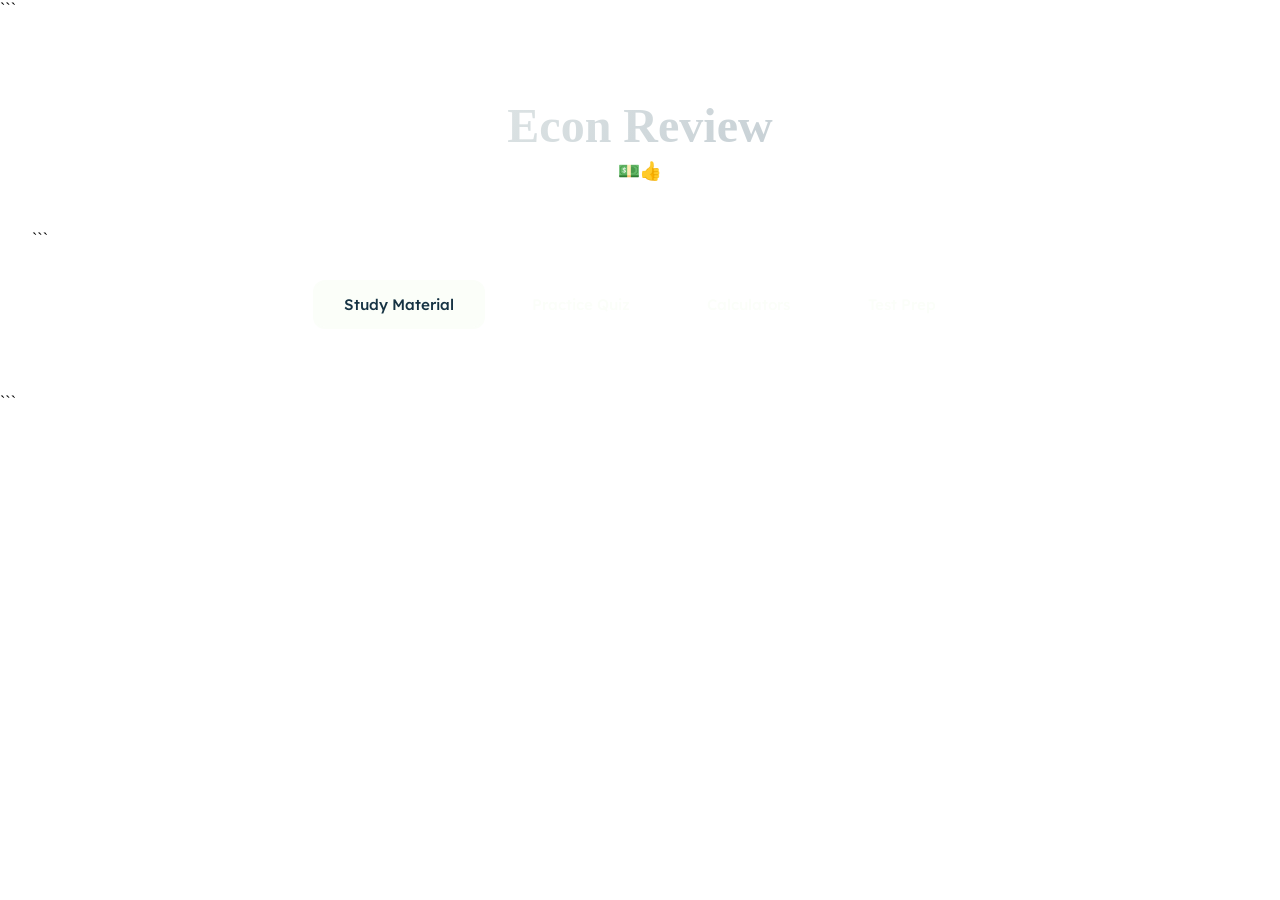
==== econ.html @ 9f60d4af "Create econ.html" ====
<!DOCTYPE html>

<html lang="en">
<head>
    <meta charset="UTF-8">
    <meta name="viewport" content="width=device-width, initial-scale=1.0">
    <title>Econ Review</title>
    <link rel="preconnect" href="https://fonts.googleapis.com">
    <link rel="preconnect" href="https://fonts.gstatic.com" crossorigin>
    <link href="https://fonts.googleapis.com/css2?family=Lexend:wght@300;400;500;600;700&display=swap" rel="stylesheet">
    <style>
        * {
            margin: 0;
            padding: 0;
            box-sizing: border-box;
        }

```
    body {
        font-family: 'Lexend', sans-serif;
        background: #153243;
        color: #FBFEF9;
        line-height: 1.6;
        overflow-x: hidden;
    }

    .container {
        max-width: 1400px;
        margin: 0 auto;
        padding: 2rem;
    }

    header {
        text-align: center;
        padding: 3rem 0;
        position: relative;
    }

    h1 {
        font-size: 3rem;
        font-weight: 700;
        margin-bottom: 0.5rem;
        background: linear-gradient(135deg, #FBFEF9 0%, #a8b5c0 100%);
        -webkit-background-clip: text;
        -webkit-text-fill-color: transparent;
        background-clip: text;
        animation: fadeInDown 0.8s ease;
    }

    .subtitle {
        font-size: 1.1rem;
        opacity: 0.8;
        font-weight: 300;
        animation: fadeInUp 0.8s ease 0.2s both;
    }

    .nav-tabs {
        display: flex;
        justify-content: center;
        gap: 1rem;
        margin: 2rem 0;
        flex-wrap: wrap;
        animation: fadeIn 1s ease 0.4s both;
    }

    .tab-btn {
        background: rgba(251, 254, 249, 0.05);
        border: 2px solid rgba(251, 254, 249, 0.1);
        color: #FBFEF9;
        padding: 0.8rem 1.8rem;
        border-radius: 12px;
        cursor: pointer;
        font-family: 'Lexend', sans-serif;
        font-size: 0.95rem;
        font-weight: 500;
        transition: all 0.3s ease;
        position: relative;
        overflow: hidden;
    }

    .tab-btn:before {
        content: '';
        position: absolute;
        top: 0;
        left: -100%;
        width: 100%;
        height: 100%;
        background: linear-gradient(90deg, transparent, rgba(251, 254, 249, 0.1), transparent);
        transition: left 0.5s ease;
    }

    .tab-btn:hover:before {
        left: 100%;
    }

    .tab-btn:hover {
        background: rgba(251, 254, 249, 0.1);
        border-color: rgba(251, 254, 249, 0.3);
        transform: translateY(-2px);
    }

    .tab-btn.active {
        background: #FBFEF9;
        color: #153243;
        border-color: #FBFEF9;
    }

    .content-section {
        display: none;
        animation: fadeIn 0.5s ease;
    }

    .content-section.active {
        display: block;
    }

    .topic-grid {
        display: grid;
        grid-template-columns: repeat(auto-fit, minmax(320px, 1fr));
        gap: 1.5rem;
        margin-top: 2rem;
    }

    .topic-card {
        background: rgba(251, 254, 249, 0.03);
        border: 1px solid rgba(251, 254, 249, 0.1);
        border-radius: 16px;
        padding: 2rem;
        cursor: pointer;
        transition: all 0.4s cubic-bezier(0.4, 0, 0.2, 1);
        position: relative;
        overflow: hidden;
    }

    .topic-card:before {
        content: '';
        position: absolute;
        top: 0;
        left: 0;
        width: 100%;
        height: 4px;
        background: linear-gradient(90deg, #FBFEF9, transparent);
        transform: scaleX(0);
        transform-origin: left;
        transition: transform 0.4s ease;
    }

    .topic-card:hover {
        background: rgba(251, 254, 249, 0.07);
        border-color: rgba(251, 254, 249, 0.3);
        transform: translateY(-4px);
    }

    .topic-card:hover:before {
        transform: scaleX(1);
    }

    .topic-number {
        font-size: 0.85rem;
        opacity: 0.6;
        font-weight: 500;
        margin-bottom: 0.5rem;
    }

    .topic-title {
        font-size: 1.4rem;
        font-weight: 600;
        margin-bottom: 1rem;
    }

    .topic-description {
        font-size: 0.9rem;
        opacity: 0.7;
        line-height: 1.8;
    }

    .modal {
        display: none;
        position: fixed;
        top: 0;
        left: 0;
        width: 100%;
        height: 100%;
        background: rgba(21, 50, 67, 0.95);
        z-index: 1000;
        overflow-y: auto;
        animation: fadeIn 0.3s ease;
    }

    .modal.active {
        display: block;
    }

    .modal-content {
        max-width: 900px;
        margin: 2rem auto;
        background: #153243;
        border: 1px solid rgba(251, 254, 249, 0.2);
        border-radius: 20px;
        padding: 3rem;
        position: relative;
        animation: slideUp 0.4s ease;
    }

    .close-modal {
        position: absolute;
        top: 1.5rem;
        right: 1.5rem;
        background: none;
        border: none;
        color: #FBFEF9;
        font-size: 2rem;
        cursor: pointer;
        opacity: 0.6;
        transition: opacity 0.3s ease;
        width: 40px;
        height: 40px;
        display: flex;
        align-items: center;
        justify-content: center;
    }

    .close-modal:hover {
        opacity: 1;
    }

    .content h2 {
        font-size: 2rem;
        margin-bottom: 1.5rem;
        color: #FBFEF9;
    }

    .content h3 {
        font-size: 1.3rem;
        margin: 1.5rem 0 0.8rem 0;
        opacity: 0.9;
    }

    .content p, .content li {
        margin-bottom: 0.8rem;
        opacity: 0.85;
    }

    .content ul {
        margin-left: 1.5rem;
    }

    .formula {
        background: rgba(251, 254, 249, 0.05);
        border-left: 3px solid #FBFEF9;
        padding: 1rem 1.5rem;
        margin: 1rem 0;
        border-radius: 8px;
        font-family: 'Courier New', monospace;
        overflow-x: auto;
    }

    .example-box {
        background: rgba(251, 254, 249, 0.03);
        border: 1px solid rgba(251, 254, 249, 0.1);
        border-radius: 12px;
        padding: 1.5rem;
        margin: 1.5rem 0;
    }

    .example-box h4 {
        margin-bottom: 1rem;
        color: #FBFEF9;
    }

    .quiz-container {
        max-width: 800px;
        margin: 2rem auto;
    }

    .quiz-header {
        text-align: center;
        margin-bottom: 2rem;
    }

    .quiz-header h2 {
        font-size: 2rem;
        margin-bottom: 1rem;
    }

    .progress-bar {
        width: 100%;
        height: 8px;
        background: rgba(251, 254, 249, 0.1);
        border-radius: 10px;
        overflow: hidden;
        margin-bottom: 2rem;
    }

    .progress-fill {
        height: 100%;
        background: linear-gradient(90deg, #FBFEF9, #a8b5c0);
        width: 0%;
        transition: width 0.5s ease;
    }

    .question-card {
        background: rgba(251, 254, 249, 0.03);
        border: 1px solid rgba(251, 254, 249, 0.1);
        border-radius: 16px;
        padding: 2.5rem;
        margin-bottom: 2rem;
        animation: slideUp 0.4s ease;
    }

    .question-text {
        font-size: 1.2rem;
        margin-bottom: 2rem;
        line-height: 1.8;
    }

    .options {
        display: flex;
        flex-direction: column;
        gap: 1rem;
    }

    .option {
        background: rgba(251, 254, 249, 0.05);
        border: 2px solid rgba(251, 254, 249, 0.1);
        padding: 1.2rem 1.5rem;
        border-radius: 12px;
        cursor: pointer;
        transition: all 0.3s ease;
        position: relative;
    }

    .option:hover {
        background: rgba(251, 254, 249, 0.08);
        border-color: rgba(251, 254, 249, 0.3);
        transform: translateX(4px);
    }

    .option.selected {
        background: rgba(251, 254, 249, 0.15);
        border-color: #FBFEF9;
    }

    .option.correct {
        background: rgba(76, 175, 80, 0.2);
        border-color: #4CAF50;
    }

    .option.incorrect {
        background: rgba(244, 67, 54, 0.2);
        border-color: #F44336;
    }

    .option.disabled {
        cursor: not-allowed;
        opacity: 0.6;
    }

    .quiz-controls {
        display: flex;
        justify-content: space-between;
        margin-top: 2rem;
        gap: 1rem;
        flex-wrap: wrap;
    }

    .btn {
        background: rgba(251, 254, 249, 0.1);
        border: 2px solid rgba(251, 254, 249, 0.3);
        color: #FBFEF9;
        padding: 0.9rem 2rem;
        border-radius: 12px;
        cursor: pointer;
        font-family: 'Lexend', sans-serif;
        font-size: 1rem;
        font-weight: 500;
        transition: all 0.3s ease;
    }

    .btn:hover {
        background: rgba(251, 254, 249, 0.2);
        transform: translateY(-2px);
    }

    .btn-primary {
        background: #FBFEF9;
        color: #153243;
        border-color: #FBFEF9;
    }

    .btn-primary:hover {
        background: #e8eee6;
    }

    .btn:disabled {
        opacity: 0.4;
        cursor: not-allowed;
    }

    .feedback {
        margin-top: 1.5rem;
        padding: 1.2rem;
        border-radius: 12px;
        animation: slideUp 0.3s ease;
    }

    .feedback.correct {
        background: rgba(76, 175, 80, 0.1);
        border: 1px solid rgba(76, 175, 80, 0.3);
    }

    .feedback.incorrect {
        background: rgba(244, 67, 54, 0.1);
        border: 1px solid rgba(244, 67, 54, 0.3);
    }

    .results-screen {
        text-align: center;
        padding: 3rem 2rem;
    }

    .results-screen h2 {
        font-size: 2.5rem;
        margin-bottom: 2rem;
    }

    .score-display {
        font-size: 4rem;
        font-weight: 700;
        margin: 2rem 0;
        background: linear-gradient(135deg, #FBFEF9 0%, #a8b5c0 100%);
        -webkit-background-clip: text;
        -webkit-text-fill-color: transparent;
        background-clip: text;
    }

    .performance-message {
        font-size: 1.2rem;
        margin-bottom: 2rem;
        opacity: 0.9;
    }

    .results-breakdown {
        background: rgba(251, 254, 249, 0.03);
        border: 1px solid rgba(251, 254, 249, 0.1);
        border-radius: 16px;
        padding: 2rem;
        margin: 2rem 0;
        text-align: left;
    }

    .topic-score {
        display: flex;
        justify-content: space-between;
        padding: 0.8rem 0;
        border-bottom: 1px solid rgba(251, 254, 249, 0.1);
    }

    .topic-score:last-child {
        border-bottom: none;
    }

    .calculator-section {
        max-width: 600px;
        margin: 2rem auto;
    }

    .calc-card {
        background: rgba(251, 254, 249, 0.03);
        border: 1px solid rgba(251, 254, 249, 0.1);
        border-radius: 16px;
        padding: 2rem;
        margin-bottom: 2rem;
    }

    .calc-card h3 {
        margin-bottom: 1.5rem;
        font-size: 1.3rem;
    }

    .input-group {
        margin-bottom: 1.5rem;
    }

    .input-group label {
        display: block;
        margin-bottom: 0.5rem;
        opacity: 0.8;
    }

    .input-group input, .input-group select {
        width: 100%;
        padding: 0.8rem;
        background: rgba(251, 254, 249, 0.05);
        border: 1px solid rgba(251, 254, 249, 0.2);
        border-radius: 8px;
        color: #FBFEF9;
        font-family: 'Lexend', sans-serif;
        font-size: 1rem;
    }

    .calc-result {
        background: rgba(251, 254, 249, 0.08);
        padding: 1.5rem;
        border-radius: 12px;
        margin-top: 1.5rem;
        font-size: 1.1rem;
    }

    @keyframes fadeIn {
        from {
            opacity: 0;
        }
        to {
            opacity: 1;
        }
    }

    @keyframes fadeInDown {
        from {
            opacity: 0;
            transform: translateY(-20px);
        }
        to {
            opacity: 1;
            transform: translateY(0);
        }
    }

    @keyframes fadeInUp {
        from {
            opacity: 0;
            transform: translateY(20px);
        }
        to {
            opacity: 1;
            transform: translateY(0);
        }
    }

    @keyframes slideUp {
        from {
            opacity: 0;
            transform: translateY(30px);
        }
        to {
            opacity: 1;
            transform: translateY(0);
        }
    }

    .study-mode-selector {
        display: flex;
        gap: 1rem;
        justify-content: center;
        margin-bottom: 2rem;
    }

    .mode-card {
        background: rgba(251, 254, 249, 0.03);
        border: 2px solid rgba(251, 254, 249, 0.1);
        border-radius: 16px;
        padding: 2rem;
        flex: 1;
        max-width: 300px;
        cursor: pointer;
        transition: all 0.3s ease;
    }

    .mode-card:hover {
        background: rgba(251, 254, 249, 0.07);
        border-color: rgba(251, 254, 249, 0.3);
        transform: translateY(-4px);
    }

    .mode-card h3 {
        font-size: 1.3rem;
        margin-bottom: 0.8rem;
    }

    .mode-card p {
        opacity: 0.7;
        font-size: 0.9rem;
    }

    @media (max-width: 768px) {
        h1 {
            font-size: 2rem;
        }

        .topic-grid {
            grid-template-columns: 1fr;
        }

        .modal-content {
            padding: 2rem 1.5rem;
            margin: 1rem;
        }

        .quiz-controls {
            flex-direction: column;
        }

        .btn {
            width: 100%;
        }

        .study-mode-selector {
            flex-direction: column;
            align-items: center;
        }

        .mode-card {
            max-width: 100%;
        }
    }
</style>
```

</head>
<body>
    <div class="container">
        <header>
            <h1>Econ Review</h1>
            <p class="subtitle">💵👍</p>
        </header>

```
    <div class="nav-tabs">
        <button class="tab-btn active" onclick="switchTab('study')">Study Material</button>
        <button class="tab-btn" onclick="switchTab('quiz')">Practice Quiz</button>
        <button class="tab-btn" onclick="switchTab('calculators')">Calculators</button>
        <button class="tab-btn" onclick="switchTab('comprehensive')">Test Prep</button>
    </div>

    <div id="study-section" class="content-section active">
        <div class="topic-grid" id="topic-grid"></div>
    </div>

    <div id="quiz-section" class="content-section">
        <div class="study-mode-selector">
            <div class="mode-card" onclick="startQuiz('targeted')">
                <h3>Topic Practice</h3>
                <p>Divided Study</p>
            </div>
            <div class="mode-card" onclick="startQuiz('random')">
                <h3>Mixed Practice</h3>
                <p>Random Questions</p>
            </div>
        </div>
        <div class="quiz-container" id="quiz-container"></div>
    </div>

    <div id="calculators-section" class="content-section">
        <div class="calculator-section" id="calculator-section"></div>
    </div>

    <div id="comprehensive-section" class="content-section">
        <div class="quiz-container">
            <div class="quiz-header">
                <h2>Final Exam Preparation</h2>
                <p>Comprehensive test covering all course topics</p>
                <button class="btn btn-primary" onclick="startComprehensiveTest()" style="margin-top: 2rem;">Begin Test</button>
            </div>
            <div id="comprehensive-quiz-container"></div>
        </div>
    </div>
</div>

<div id="modal" class="modal">
    <div class="modal-content">
        <button class="close-modal" onclick="closeModal()">&times;</button>
        <div id="modal-body"></div>
    </div>
</div>

<script>
    const topics = [
        {
            number: 1,
            title: "Engineering Economics Fundamentals",
            description: "Decision making, ethics, cost estimation, cash flow diagrams",
            content: `
                <h2>Engineering Economics Fundamentals</h2>
                
                <h3>Engineering Economics Overview</h3>
                <p>Engineering economics provides tools for making decisions involving money and resources in engineering projects. It combines technical knowledge with economic analysis.</p>

                <h3>Decision Making Process</h3>
                <ul>
                    <li>Define the problem and objectives</li>
                    <li>Identify feasible alternatives</li>
                    <li>Collect relevant data and information</li>
                    <li>Evaluate alternatives using appropriate criteria</li>
                    <li>Select the best alternative</li>
                    <li>Implement and monitor the decision</li>
                </ul>

                <h3>Ethics in Engineering Economics</h3>
                <p>Ethical considerations in economic decisions:</p>
                <ul>
                    <li>Honesty in cost estimation and reporting</li>
                    <li>Transparency in assumptions and methods</li>
                    <li>Consideration of stakeholder impacts</li>
                    <li>Environmental and social responsibility</li>
                    <li>Avoiding conflicts of interest</li>
                </ul>

                <h3>Cost Estimation</h3>
                <p>Types of costs in engineering projects:</p>
                <ul>
                    <li><strong>Fixed Costs:</strong> Costs that don't vary with production level</li>
                    <li><strong>Variable Costs:</strong> Costs that change with production volume</li>
                    <li><strong>Direct Costs:</strong> Costs directly attributable to a project</li>
                    <li><strong>Indirect Costs:</strong> Overhead costs shared across projects</li>
                    <li><strong>Sunk Costs:</strong> Past costs that cannot be recovered</li>
                    <li><strong>Opportunity Costs:</strong> Benefits foregone by choosing one alternative over another</li>
                </ul>

                <h3>Dealing with Abstractions</h3>
                <p>Engineering economics uses simplified models of reality:</p>
                <ul>
                    <li>Assumptions help make complex problems manageable</li>
                    <li>Models focus on key variables affecting decisions</li>
                    <li>Sensitivity analysis tests impact of assumptions</li>
                    <li>Results should be interpreted in context of limitations</li>
                </ul>

                <h3>Cash Flow Diagrams</h3>
                <p>Visual representation of money flows over time:</p>
                <ul>
                    <li>Time flows horizontally (left to right)</li>
                    <li>Upward arrows represent cash inflows (receipts)</li>
                    <li>Downward arrows represent cash outflows (expenditures)</li>
                    <li>Arrow heights represent relative magnitudes</li>
                    <li>Time periods marked on horizontal axis</li>
                </ul>

                <div class="example-box">
                    <h4>Example: Project Cash Flow</h4>
                    <p>Initial investment: $50,000 (downward arrow at t=0)</p>
                    <p>Annual returns: $15,000 for years 1-5 (upward arrows)</p>
                    <p>This diagram helps visualize the timing and magnitude of all cash flows</p>
                </div>
            `
        },
        {
            number: 2,
            title: "Time Value of Money & Equivalence",
            description: "Single-payment formulas, compound interest, nominal and effective rates",
            content: `
                <h2>Time Value of Money & Equivalence</h2>
                
                <h3>Core Principle</h3>
                <p>Money available today is worth more than the same amount in the future because it can be invested to earn returns. This fundamental concept underlies all engineering economic analysis.</p>

                <h3>Single-Payment Compound Amount</h3>
                <p>Find future value of a present amount:</p>
                <div class="formula">F = P(1 + i)^n<br>or F = P(F/P, i%, n)<br><br>Where:<br>F = Future value<br>P = Present value<br>i = interest rate per period<br>n = number of periods</div>

                <h3>Single-Payment Present Worth</h3>
                <p>Find present value of a future amount:</p>
                <div class="formula">P = F(1 + i)^-n<br>or P = F(P/F, i%, n)<br><br>This is the reciprocal of compound amount</div>

                <div class="example-box">
                    <h4>Example Problem</h4>
                    <p>What is the future value of $5,000 invested at 8% annual interest for 10 years?</p>
                    <p><strong>Solution:</strong></p>
                    <p>F = 5,000(1 + 0.08)^10 = 5,000(2.1589) = $10,794.50</p>
                </div>

                <h3>Economic Equivalence</h3>
                <p>Two cash flow patterns are economically equivalent if they have the same value when discounted to the same point in time at the same interest rate.</p>

                <h3>Compound Interest</h3>
                <p>Interest calculated on the initial principal plus accumulated interest from previous periods. This creates exponential growth.</p>

                <h3>Nominal vs Effective Interest Rates</h3>
                <p><strong>Nominal Rate (r):</strong> Stated annual rate without considering compounding frequency</p>
                <p><strong>Effective Rate (i):</strong> Actual annual rate accounting for compounding</p>
                <div class="formula">i_eff = (1 + r/m)^m - 1<br><br>Where:<br>r = nominal annual rate<br>m = number of compounding periods per year</div>

                <div class="example-box">
                    <h4>Example: Nominal vs Effective</h4>
                    <p>A bank advertises 12% annual interest compounded monthly. What is the effective rate?</p>
                    <p><strong>Solution:</strong></p>
                    <p>i_eff = (1 + 0.12/12)^12 - 1 = (1.01)^12 - 1 = 0.1268 = 12.68%</p>
                </div>

                <h3>Continuous Compounding</h3>
                <p>As compounding periods approach infinity:</p>
                <div class="formula">F = Pe^(rn)<br>i_eff = e^r - 1</div>

                <h3>Interest Period vs Payment Period</h3>
                <p>When payment and compounding periods differ:</p>
                <ul>
                    <li>Convert to effective rate per payment period</li>
                    <li>Use this rate in standard formulas</li>
                    <li>Ensure time periods match throughout analysis</li>
                </ul>
            `
        },
        {
            number: 3,
            title: "Cash Flow Series & Uniform Payments",
            description: "Annuities, uniform series, arithmetic and geometric gradients",
            content: `
                <h2>Cash Flow Series & Uniform Payments</h2>
                
                <h3>Uniform Series (Annuities)</h3>
                <p>A series of equal payments at regular intervals</p>

                <h3>Uniform Series Compound Amount</h3>
                <p>Future value of a series of equal payments:</p>
                <div class="formula">F = A[(1 + i)^n - 1]/i<br>or F = A(F/A, i%, n)</div>

                <h3>Uniform Series Sinking Fund</h3>
                <p>Equal payment needed to accumulate a future amount:</p>
                <div class="formula">A = F[i/(1 + i)^n - 1]<br>or A = F(A/F, i%, n)</div>

                <h3>Uniform Series Capital Recovery</h3>
                <p>Equal payment needed to repay a present amount:</p>
                <div class="formula">A = P[i(1 + i)^n]/[(1 + i)^n - 1]<br>or A = P(A/P, i%, n)</div>

                <h3>Uniform Series Present Worth</h3>
                <p>Present value of a series of equal payments:</p>
                <div class="formula">P = A[(1 + i)^n - 1]/[i(1 + i)^n]<br>or P = A(P/A, i%, n)</div>

                <div class="example-box">
                    <h4>Example Problem</h4>
                    <p>You need to save $100,000 in 20 years. If you can earn 6% annually, how much should you deposit each year?</p>
                    <p><strong>Solution:</strong></p>
                    <p>A = F(A/F, 6%, 20) = 100,000[0.06/(1.06^20 - 1)]</p>
                    <p>A = 100,000(0.02718) = $2,718 per year</p>
                </div>

                <h3>Arithmetic Gradient Series</h3>
                <p>Cash flows that increase or decrease by a constant amount (G) each period:</p>
                <div class="formula">P = G[(1 + i)^n - in - 1]/[i^2(1 + i)^n]<br>or P = G(P/G, i%, n)</div>

                <p>Total present worth with base amount A and gradient G:</p>
                <div class="formula">P_total = A(P/A, i%, n) + G(P/G, i%, n)</div>

                <div class="example-box">
                    <h4>Example: Arithmetic Gradient</h4>
                    <p>Maintenance costs are $1,000 in year 1 and increase by $200 each year for 5 years. Find present worth at 10%.</p>
                    <p><strong>Solution:</strong></p>
                    <p>P = 1,000(P/A, 10%, 5) + 200(P/G, 10%, 5)</p>
                    <p>P = 1,000(3.791) + 200(6.862) = $5,163.40</p>
                </div>

                <h3>Geometric Gradient Series</h3>
                <p>Cash flows that increase or decrease by a constant percentage (g) each period:</p>
                <div class="formula">P = A₁[(1 - (1 + g)^n(1 + i)^-n)/(i - g)]  if i ≠ g<br><br>P = A₁[n/(1 + i)]  if i = g</div>

                <h3>Applications: Mortgages and Bonds</h3>
                <p><strong>Mortgages:</strong> Loans repaid through uniform series of payments covering principal and interest</p>
                <p><strong>Bonds:</strong> Debt securities with periodic interest payments and principal repayment at maturity</p>

                <div class="example-box">
                    <h4>Example: Bond Valuation</h4>
                    <p>A bond pays $50 interest annually for 10 years and returns $1,000 principal at maturity. If market rate is 6%, find present value.</p>
                    <p><strong>Solution:</strong></p>
                    <p>P = 50(P/A, 6%, 10) + 1,000(P/F, 6%, 10)</p>
                    <p>P = 50(7.360) + 1,000(0.5584) = $926.40</p>
                </div>
            `
        },
        {
            number: 4,
            title: "Comparison Methods I: PW & AW",
            description: "Present worth analysis, annual worth analysis, minimum acceptable rate of return",
            content: `
                <h2>Comparison Methods I: Present Worth & Annual Worth</h2>
                
                <h3>Present Worth (PW) Analysis</h3>
                <p>Convert all cash flows to their equivalent value at time zero using MARR as the discount rate.</p>

                <div class="formula">PW = -Initial Cost + PW of Benefits - PW of Costs + PW of Salvage</div>

                <h3>Decision Criteria</h3>
                <ul>
                    <li><strong>Single Project:</strong> Accept if PW ≥ 0</li>
                    <li><strong>Multiple Alternatives:</strong> Select alternative with highest PW</li>
                    <li><strong>Do Nothing:</strong> Always an option (PW = 0)</li>
                </ul>

                <div class="example-box">
                    <h4>Example: Present Worth</h4>
                    <p>Machine A costs $30,000, saves $8,000/year for 6 years, salvage $3,000. MARR = 12%. Find PW.</p>
                    <p><strong>Solution:</strong></p>
                    <p>PW = -30,000 + 8,000(P/A, 12%, 6) + 3,000(P/F, 12%, 6)</p>
                    <p>PW = -30,000 + 8,000(4.111) + 3,000(0.5066)</p>
                    <p>PW = -30,000 + 32,888 + 1,520 = $4,408</p>
                    <p>Accept the project since PW > 0</p>
                </div>

                <h3>Annual Worth (AW) Analysis</h3>
                <p>Convert all cash flows to an equivalent uniform annual series over the project life.</p>

                <div class="formula">AW = -Initial Cost(A/P, i%, n) + Annual Benefits - Annual Costs + Salvage(A/F, i%, n)</div>

                <h3>Advantages of Annual Worth</h3>
                <ul>
                    <li>Easy to understand (annual profit or cost)</li>
                    <li>No need to find least common multiple for different project lives</li>
                    <li>Convenient for projects with different lifespans</li>
                    <li>Directly comparable to annual budgets</li>
                </ul>

                <div class="example-box">
                    <h4>Example: Annual Worth</h4>
                    <p>Same machine as above. Find AW.</p>
                    <p><strong>Solution:</strong></p>
                    <p>AW = -30,000(A/P, 12%, 6) + 8,000 + 3,000(A/F, 12%, 6)</p>
                    <p>AW = -30,000(0.2432) + 8,000 + 3,000(0.1232)</p>
                    <p>AW = -7,296 + 8,000 + 370 = $1,074</p>
                    <p>Positive AW confirms project should be accepted</p>
                </div>

                <h3>Minimum Acceptable Rate of Return (MARR)</h3>
                <p>The minimum return an organization requires before investing in a project. Also called hurdle rate.</p>

                <h3>Components of MARR</h3>
                <ul>
                    <li><strong>Cost of Capital:</strong> Cost of obtaining funds (debt + equity)</li>
                    <li><strong>Risk Premium:</strong> Additional return for project risk</li>
                    <li><strong>Opportunity Cost:</strong> Return from best alternative use of funds</li>
                </ul>

                <h3>Comparing Alternatives with Unequal Lives</h3>
                <p><strong>Study Period Method:</strong> Use common analysis period (often least common multiple of lives)</p>
                <p><strong>Annual Worth Method:</strong> Calculate AW for each alternative over its own life (automatically accounts for different lives)</p>

                <h3>Independent vs Mutually Exclusive Projects</h3>
                <p><strong>Independent:</strong> Acceptance of one doesn't preclude others. Accept all with PW or AW ≥ 0.</p>
                <p><strong>Mutually Exclusive:</strong> Can select only one. Choose alternative with highest positive PW or AW.</p>

                <h3>Payback Period</h3>
                <p>Time required to recover initial investment from net cash flows:</p>
                <div class="formula">Payback Period = Initial Investment / Uniform Annual Cash Flow</div>

                <p><strong>Limitations:</strong></p>
                <ul>
                    <li>Ignores time value of money (unless discounted payback used)</li>
                    <li>Ignores cash flows after payback period</li>
                    <li>No measure of profitability</li>
                    <li>Best used as preliminary screening tool</li>
                </ul>
            `
        },
        {
            number: 5,
            title: "Comparison Methods II: Rate of Return",
            description: "IRR for single and multiple projects, incremental analysis",
            content: `
                <h2>Comparison Methods II: Rate of Return Analysis</h2>
                
                <h3>Internal Rate of Return (IRR)</h3>
                <p>The discount rate that makes the present worth (or annual worth) of a project equal to zero. It represents the actual return earned by the project.</p>

                <div class="formula">PW = 0 = -Initial Cost + Σ[Cash Flow_t / (1 + IRR)^t]</div>

                <h3>IRR Decision Criteria</h3>
                <ul>
                    <li><strong>Single Project:</strong> Accept if IRR ≥ MARR</li>
                    <li><strong>Independent Projects:</strong> Accept all with IRR ≥ MARR</li>
                    <li><strong>Mutually Exclusive:</strong> Use incremental analysis</li>
                </ul>

                <div class="example-box">
                    <h4>Example: Finding IRR</h4>
                    <p>Investment: $10,000. Annual return: $3,000 for 5 years. Find IRR.</p>
                    <p><strong>Solution:</strong></p>
                    <p>0 = -10,000 + 3,000(P/A, i%, 5)</p>
                    <p>(P/A, i%, 5) = 10,000/3,000 = 3.333</p>
                    <p>From tables or calculator: IRR ≈ 15.2%</p>
                    <p>If MARR = 12%, accept project since 15.2% > 12%</p>
                </div>

                <h3>IRR for Independent Projects</h3>
                <p>Projects that don't compete with each other. Accept all projects where IRR exceeds MARR, subject to budget constraints.</p>

                <h3>IRR for Mutually Exclusive Projects</h3>
                <p>Cannot simply compare IRRs directly. Must use incremental analysis.</p>

                <h3>Incremental Analysis Procedure</h3>
                <ol>
                    <li>Order alternatives by increasing initial investment</li>
                    <li>Compare pairs incrementally (higher cost - lower cost)</li>
                    <li>Calculate IRR on the increment</li>
                    <li>If IRR_increment ≥ MARR, choose higher-cost alternative</li>
                    <li>Compare winner with next alternative</li>
                    <li>Continue until all alternatives compared</li>
                </ol>

                <div class="example-box">
                    <h4>Example: Incremental Analysis</h4>
                    <p>Alternative A: Cost $20,000, IRR = 20%</p>
                    <p>Alternative B: Cost $35,000, IRR = 17%</p>
                    <p>MARR = 12%. Which is better?</p>
                    <p><strong>Solution:</strong></p>
                    <p>Cannot choose B just because both exceed MARR. Must analyze increment B-A.</p>
                    <p>If IRR on $15,000 increment ≥ 12%, choose B. Otherwise choose A.</p>
                    <p>This requires detailed cash flow analysis of the difference.</p>
                </div>

                <h3>Multiple IRRs Problem</h3>
                <p>Projects with non-conventional cash flows (multiple sign changes) may have multiple IRRs or no real IRR.</p>

                <p><strong>Example:</strong> Cash flows of -100, +300, -220 can have two IRRs</p>

                <h3>External Rate of Return (ERR)</h3>
                <p>Modified method that assumes positive cash flows are reinvested at MARR rather than project's IRR. Solves multiple IRR problem.</p>

                <h3>When to Use Each Method</h3>
                <ul>
                    <li><strong>PW Method:</strong> Most reliable, especially for mutually exclusive projects</li>
                    <li><strong>AW Method:</strong> Best for unequal lives</li>
                    <li><strong>IRR Method:</strong> Popular with management, intuitive percentage return</li>
                    <li><strong>Payback:</strong> Quick screening, emphasizes liquidity</li>
                </ul>

                <h3>Sensitivity Analysis</h3>
                <p>Test how changes in estimates affect the rate of return:</p>
                <ul>
                    <li>Vary one parameter at a time</li>
                    <li>Recalculate IRR for each variation</li>
                    <li>Identify most sensitive variables</li>
                    <li>Use results to manage risk</li>
                </ul>

                <h3>Break-Even Analysis</h3>
                <p>Find the value of a variable where IRR equals MARR or where two alternatives are equivalent.</p>
            `
        },
        {
            number: 6,
            title: "Replacement Decisions",
            description: "Defender vs challenger, replacement timing, economic service life",
            content: `
                <h2>Replacement Decisions</h2>
                
                <h3>Replacement Analysis Framework</h3>
                <p>Deciding whether to replace existing equipment (defender) with new equipment (challenger).</p>

                <h3>Key Terminology</h3>
                <ul>
                    <li><strong>Defender:</strong> Currently owned asset being considered for replacement</li>
                    <li><strong>Challenger:</strong> Potential replacement asset</li>
                    <li><strong>Economic Service Life (ESL):</strong> Period minimizing equivalent annual cost</li>
                    <li><strong>Market Value:</strong> Current selling price of defender</li>
                </ul>

                <h3>Reasons for Replacement</h3>
                <ul>
                    <li><strong>Physical Impairment:</strong> Increased maintenance, reduced performance</li>
                    <li><strong>Altered Requirements:</strong> Changed capacity needs</li>
                    <li><strong>Technology:</strong> More efficient alternatives available</li>
                    <li><strong>Obsolescence:</strong> Asset no longer suitable for current use</li>
                </ul>

                <h3>Defender and Challenger Are Identical</h3>
                <p>When challenger is identical to defender (same type, capacity):</p>
                <ul>
                    <li>Compare using economic service life</li>
                    <li>Replace when defender's annual cost exceeds challenger's minimum annual cost</li>
                    <li>Assumes assets available indefinitely</li>
                </ul>

                <h3>Defender and Challenger Are Different</h3>
                <p>When assets have different capacities or characteristics:</p>
                <ul>
                    <li>Must account for differences in output/capacity</li>
                    <li>Use annual worth method for different lives</li>
                    <li>Consider intangible factors (flexibility, obsolescence risk)</li>
                </ul>

                <div class="example-box">
                    <h4>Example: Basic Replacement</h4>
                    <p>Defender: Market value $15,000, annual cost $8,000, 3 years remaining life</p>
                    <p>Challenger: Cost $40,000, annual cost $5,000, 6 year life, salvage $4,000</p>
                    <p>MARR = 10%. Should we replace?</p>
                    <p><strong>Solution:</strong></p>
                    <p>Defender AW = -15,000(A/P,10%,3) - 8,000 = -15,000(0.4021) - 8,000 = -$14,032</p>
                    <p>Challenger AW = -40,000(A/P,10%,6) - 5,000 + 4,000(A/F,10%,6)</p>
                    <p>= -40,000(0.2296) - 5,000 + 4,000(0.1296) = -$13,666</p>
                    <p>Replace now since challenger has lower annual cost</p>
                </div>

                <h3>Defender's Economic Life</h3>
                <p>Calculate total annual cost for each possible remaining year:</p>
                <div class="formula">Total Annual Cost = Capital Recovery Cost + Operating Cost<br>Capital Recovery = (Market Value - Salvage)(A/P, i%, n) + Salvage(i)</div>

                <h3>Challenger Does Not Repeat</h3>
                <p>When challenger represents unique technology or limited opportunity:</p>
                <ul>
                    <li>Compare over study period that makes business sense</li>
                    <li>Account for what happens after challenger's life</li>
                    <li>May need to estimate future replacement costs</li>
                </ul>

                <h3>Economic Service Life (ESL)</h3>
                <p>The period that minimizes the equivalent annual cost of ownership and operation.</p>

                <p>Typically:</p>
                <ul>
                    <li>Operating costs increase with age</li>
                    <li>Capital recovery costs decrease with longer ownership</li>
                    <li>ESL is where total annual cost is minimized</li>
                </ul>

                <h3>Replacement Strategy</h3>
                <p><strong>Keep Defender if:</strong></p>
                <ul>
                    <li>Defender's annual cost < Challenger's minimum annual cost</li>
                    <li>One more year before reconsidering</li>
                </ul>

                <p><strong>Replace with Challenger if:</strong></p>
                <ul>
                    <li>Challenger's minimum annual cost < Defender's annual cost</li>
                    <li>Replace now</li>
                </ul>

                <h3>Replacement Analysis Assumptions</h3>
                <ul>
                    <li>Sunk costs are irrelevant (original cost of defender doesn't matter)</li>
                    <li>Use current market value for defender</li>
                    <li>Future assets similar to current challenger available</li>
                    <li>Analysis uses before-tax cash flows unless specified</li>
                </ul>
            `
        },
        {
            number: 7,
            title: "Depreciation & Income Taxes",
            description: "Depreciation methods, CCA, cash flow with taxes",
            content: `
                <h2>Depreciation & Income Taxes</h2>
                
                <h3>Depreciation Fundamentals</h3>
                <p>Depreciation allocates the cost of tangible assets over their useful lives for accounting and tax purposes.</p>

                <h3>Key Terms</h3>
                <ul>
                    <li><strong>Cost Basis (B):</strong> Original cost including installation</li>
                    <li><strong>Salvage Value (S):</strong> Expected value at end of useful life</li>
                    <li><strong>Useful Life (N):</strong> Expected service period</li>
                    <li><strong>Book Value (BV):</strong> Cost basis minus accumulated depreciation</li>
                    <li><strong>Market Value:</strong> Actual selling price (may differ from book value)</li>
                </ul>

                <h3>Straight-Line Depreciation</h3>
                <p>Equal depreciation each year:</p>
                <div class="formula">D = (B - S) / N<br>BV_t = B - t × D</div>

                <div class="example-box">
                    <h4>Example: Straight-Line</h4>
                    <p>Equipment: $50,000, Salvage: $5,000, Life: 9 years</p>
                    <p>D = (50,000 - 5,000) / 9 = $5,000/year</p>
                    <p>Year 5 BV = 50,000 - 5(5,000) = $25,000</p>
                </div>

                <h3>Declining Balance Depreciation</h3>
                <p>Constant percentage of remaining book value:</p>
                <div class="formula">D_t = d × BV_(t-1)<br>BV_t = B(1 - d)^t<br><br>Common: 200% declining balance where d = 2/N</div>

                <h3>Capital Cost Allowance (CCA) - Canada</h3>
                <p>Canadian tax depreciation system using declining balance method with prescribed rates for different asset classes.</p>

                <h3>Common CCA Classes</h3>
                <ul>
                    <li><strong>Class 1 (4%):</strong> Buildings</li>
                    <li><strong>Class 8 (20%):</strong> Furniture, machinery not in other classes</li>
                    <li><strong>Class 10 (30%):</strong> Vehicles, computer hardware</li>
                    <li><strong>Class 12 (100%):</strong> Small tools, software</li>
                    <li><strong>Class 43 (30%):</strong> Manufacturing equipment</li>
                    <li><strong>Class 50 (55%):</strong> Computer equipment (post-2015)</li>
                </ul>

                <h3>Half-Year Rule (50% Rule)</h3>
                <p>In year of acquisition, only 50% of net additions can be depreciated:</p>
                <div class="formula">First Year CCA = (Additions - Disposals) × Rate × 0.5</div>

                <div class="example-box">
                    <h4>Example: CCA Calculation</h4>
                    <p>Purchase $80,000 equipment (Class 8, 20%)</p>
                    <p>Year 1: CCA = 80,000 × 0.20 × 0.5 = $8,000</p>
                    <p>UCC end Year 1 = 80,000 - 8,000 = $72,000</p>
                    <p>Year 2: CCA = 72,000 × 0.20 = $14,400</p>
                    <p>UCC end Year 2 = 72,000 - 14,400 = $57,600</p>
                </div>

                <h3>Undepreciated Capital Cost (UCC)</h3>
                <p>The balance remaining for CCA purposes:</p>
                <div class="formula">UCC = Previous UCC - CCA + Additions - Disposals</div>

                <h3>Income, Depreciation, and Cash Flow</h3>
                <p>Depreciation affects taxable income but is not a cash flow:</p>

                <div class="formula">Taxable Income = Revenue - Expenses - Depreciation<br>Income Tax = Taxable Income × Tax Rate<br>After-Tax Cash Flow = Revenue - Expenses - Taxes</div>

                <h3>Tax Shield from Depreciation</h3>
                <p>Depreciation reduces taxes, creating a tax benefit:</p>
                <div class="formula">Tax Shield = Depreciation × Tax Rate</div>

                <div class="example-box">
                    <h4>Example: Tax Impact</h4>
                    <p>Revenue: $100,000, Expenses: $40,000, Depreciation: $20,000, Tax rate: 30%</p>
                    <p>Taxable Income = 100,000 - 40,000 - 20,000 = $40,000</p>
                    <p>Tax = 40,000 × 0.30 = $12,000</p>
                    <p>After-Tax Cash Flow = 100,000 - 40,000 - 12,000 = $48,000</p>
                    <p>Tax Shield = 20,000 × 0.30 = $6,000 saved</p>
                </div>

                <h3>Basic Elements of Financial Accounting</h3>
                <ul>
                    <li><strong>Assets:</strong> Resources owned (cash, equipment, inventory)</li>
                    <li><strong>Liabilities:</strong> Obligations owed (loans, accounts payable)</li>
                    <li><strong>Equity:</strong> Owner's stake (Assets - Liabilities)</li>
                    <li><strong>Revenue:</strong> Income from operations</li>
                    <li><strong>Expenses:</strong> Costs incurred in earning revenue</li>
                </ul>

                <h3>Disposal and Recapture</h3>
                <p><strong>If Proceeds < UCC:</strong> Continue claiming CCA or take terminal loss if last asset</p>
                <p><strong>If Proceeds > UCC:</strong> Recapture (added to income)</p>
                <p><strong>If Proceeds > Original Cost:</strong> Capital gain (50% taxable) plus recapture</p>
            `
        },
        {
            number: 8,
            title: "After-Tax Analysis",
            description: "After-tax cash flows, tax factors, working capital, minimum attractive rate",
            content: `
                <h2>After-Tax Cash Flow Analysis</h2>
                
                <h3>Importance of After-Tax Analysis</h3>
                <p>Corporate income taxes significantly affect project economics. After-tax analysis provides realistic assessment of investment value.</p>

                <h3>Components of After-Tax Cash Flow</h3>
                <div class="formula">After-Tax Cash Flow = (Revenue - Operating Expenses)(1 - Tax Rate) + (Depreciation × Tax Rate) + Salvage - Capital Gains Tax</div>

                <h3>Tax Treatment of Different Items</h3>
                <ul>
                    <li><strong>Revenue:</strong> Fully taxable</li>
                    <li><strong>Operating Expenses:</strong> Fully deductible</li>
                    <li><strong>Depreciation:</strong> Tax shield (reduces taxable income)</li>
                    <li><strong>Capital Expenditure:</strong> Not immediately deductible (depreciated)</li>
                    <li><strong>Loan Principal:</strong> Not deductible (interest is deductible)</li>
                </ul>

                <div class="example-box">
                    <h4>Example: After-Tax Cash Flow</h4>
                    <p>Year 1 Revenue: $200,000, Operating costs: $80,000, CCA: $15,000, Tax rate: 35%</p>
                    <p><strong>Solution:</strong></p>
                    <p>Taxable Income = 200,000 - 80,000 - 15,000 = $105,000</p>
                    <p>Tax = 105,000 × 0.35 = $36,750</p>
                    <p>After-Tax CF = 200,000 - 80,000 - 36,750 = $83,250</p>
                    <p>Or: (200,000 - 80,000)(1 - 0.35) + 15,000(0.35) = $83,250</p>
                </div>

                <h3>Capital Tax Factors</h3>
                <p>The present value of CCA tax shield for an asset:</p>
                <div class="formula">PV of CCA Tax Shield = (C × d × T)/(d + i) × [(1 + 0.5i)/(1 + i)]<br><br>Where:<br>C = Capital cost<br>d = CCA rate<br>T = Tax rate<br>i = Discount rate (after-tax MARR)</div>

                <h3>Disposal Effects on CCA</h3>
                <p>When asset is sold, reduce the PV of CCA tax shield by disposal proceeds:</p>
                <div class="formula">Lost Tax Shield = (S × d × T)/(d + i) × [1/(1 + i)^n]<br><br>Where S = Salvage value, n = disposal year</div>

                <h3>Working Capital</h3>
                <p>Funds needed for day-to-day operations (inventory, accounts receivable minus accounts payable):</p>
                <ul>
                    <li>Required at project start (cash outflow)</li>
                    <li>Recovered at project end (cash inflow)</li>
                    <li>Not depreciable (no tax shield)</li>
                    <li>Changes in working capital affect cash flow</li>
                </ul>

                <div class="example-box">
                    <h4>Example: Working Capital</h4>
                    <p>Project requires $50,000 working capital at start, recovered at end of 5-year life</p>
                    <p>Year 0: Cash outflow = -$50,000</p>
                    <p>Year 5: Cash inflow = +$50,000</p>
                    <p>These are after-tax cash flows (no tax effect)</p>
                </div>

                <h3>After-Tax Minimum Attractive Rate of Return</h3>
                <p>After-tax MARR must be used with after-tax cash flows:</p>
                <div class="formula">MARR_(after-tax) = MARR_(before-tax) × (1 - Tax Rate)</div>

                <p>Or build up from components:</p>
                <div class="formula">MARR_(after-tax) = After-tax cost of capital + Risk premium</div>

                <h3>After-Tax Analysis Procedure</h3>
                <ol>
                    <li>Identify all cash flows (capital, operating, salvage)</li>
                    <li>Calculate depreciation (CCA) for tax purposes</li>
                    <li>Compute taxable income each year</li>
                    <li>Calculate income taxes</li>
                    <li>Determine after-tax cash flows</li>
                    <li>Apply after-tax MARR for economic analysis</li>
                    <li>Calculate PW, AW, or IRR on after-tax basis</li>
                </ol>

                <h3>Loan Payments and Taxes</h3>
                <p>Interest portion of loan payment is tax deductible, principal is not:</p>
                <ul>
                    <li>Interest expense reduces taxable income</li>
                    <li>Interest tax shield = Interest × Tax rate</li>
                    <li>Principal repayment is after-tax cash flow</li>
                </ul>

                <div class="example-box">
                    <h4>Example: Loan Tax Effect</h4>
                    <p>Annual loan payment: $10,000 (Interest: $6,000, Principal: $4,000), Tax rate: 40%</p>
                    <p>Tax savings from interest = 6,000 × 0.40 = $2,400</p>
                    <p>After-tax cost = 10,000 - 2,400 = $7,600</p>
                </div>

                <h3>Lease vs Buy After-Tax Analysis</h3>
                <p><strong>Leasing:</strong></p>
                <ul>
                    <li>Lease payments fully deductible</li>
                    <li>No CCA claims (lessor owns asset)</li>
                    <li>After-tax lease cost = Lease payment × (1 - Tax rate)</li>
                </ul>

                <p><strong>Buying:</strong></p>
                <ul>
                    <li>Capital cost provides CCA tax shield</li>
                    <li>Interest on loan deductible</li>
                    <li>More complex cash flow analysis</li>
                </ul>
            `
        },
        {
            number: 9,
            title: "Inflation & Price Changes",
            description: "Inflation effects, constant vs then-current dollars, price indices",
            content: `
                <h2>Inflation & Price Changes</h2>
                
                <h3>Understanding Inflation</h3>
                <p>Inflation is the increase in general price levels over time, reducing the purchasing power of money.</p>

                <h3>Key Concepts</h3>
                <ul>
                    <li><strong>Then-Current (Actual) Dollars:</strong> Nominal amounts at time of transaction</li>
                    <li><strong>Constant (Real) Dollars:</strong> Amounts adjusted to base-year purchasing power</li>
                    <li><strong>General Inflation Rate (f):</strong> Overall price level increase</li>
                    <li><strong>Specific Price Change:</strong> Rate for particular commodity (may differ from general inflation)</li>
                </ul>

                <h3>Inflation Rate and Indices</h3>
                <p>Consumer Price Index (CPI) measures inflation:</p>
                <div class="formula">Inflation Rate = (CPI_current - CPI_previous) / CPI_previous</div>

                <h3>Converting Between Dollar Types</h3>
                <p>From constant to then-current dollars:</p>
                <div class="formula">Then-Current Dollar_n = Constant Dollar_n × (1 + f)^n</div>

                <p>From then-current to constant dollars:</p>
                <div class="formula">Constant Dollar_n = Then-Current Dollar_n / (1 + f)^n</div>

                <div class="example-box">
                    <h4>Example: Dollar Conversion</h4>
                    <p>Cost today: $10,000 in constant dollars. Inflation = 3%. Find cost in year 5 (then-current).</p>
                    <p><strong>Solution:</strong></p>
                    <p>Then-Current = 10,000 × (1.03)^5 = 10,000 × 1.159 = $11,590</p>
                </div>

                <h3>Interest Rates and Inflation</h3>
                <p><strong>Nominal (Market) Rate (i):</strong> Rate quoted by banks, includes inflation</p>
                <p><strong>Real Interest Rate (i'):</strong> Rate excluding inflation effect</p>

                <div class="formula">1 + i = (1 + i')(1 + f)<br>or<br>i' = (1 + i)/(1 + f) - 1<br>Approximation: i' ≈ i - f</div>

                <div class="example-box">
                    <h4>Example: Real vs Nominal Rate</h4>
                    <p>Nominal rate: 10%, Inflation: 4%. Find real rate.</p>
                    <p><strong>Solution:</strong></p>
                    <p>i' = (1.10/1.04) - 1 = 1.0577 - 1 = 5.77%</p>
                    <p>Approximation: 10% - 4% = 6% (close but not exact)</p>
                </div>

                <h3>Consistent Analysis Approaches</h3>
                <p><strong>Approach 1: Then-Current Dollar Analysis</strong></p>
                <ul>
                    <li>Use then-current dollar cash flows</li>
                    <li>Use nominal interest rate (market rate)</li>
                    <li>Includes inflation in both cash flows and rate</li>
                </ul>

                <p><strong>Approach 2: Constant Dollar Analysis</strong></p>
                <ul>
                    <li>Use constant dollar cash flows</li>
                    <li>Use real interest rate</li>
                    <li>Removes inflation from both cash flows and rate</li>
                </ul>

                <p><strong>Important:</strong> Both approaches give same result if applied consistently. Never mix then-current dollars with real rates or constant dollars with nominal rates.</p>

                <h3>Effect of Inflation on After-Tax Analysis</h3>
                <p>Inflation can hurt or help depending on situation:</p>

                <p><strong>Negative Effects:</strong></p>
                <ul>
                    <li>CCA based on historical cost (not inflated value)</li>
                    <li>Tax shield worth less in inflated dollars</li>
                    <li>Fixed loan payments easier but tax shield erodes</li>
                </ul>

                <p><strong>Positive Effects:</strong></p>
                <ul>
                    <li>Revenue may increase faster than costs</li>
                    <li>Fixed debt repaid with cheaper dollars</li>
                    <li>Real value of fixed obligations decreases</li>
                </ul>

                <h3>Different Inflation Rates for Different Items</h3>
                <p>Not all costs inflate at the same rate:</p>
                <ul>
                    <li>Labor costs may increase faster than general inflation</li>
                    <li>Technology costs may decrease</li>
                    <li>Energy costs highly variable</li>
                    <li>Use specific escalation rates when known</li>
                </ul>

                <div class="example-box">
                    <h4>Example: Different Inflation Rates</h4>
                    <p>Revenue increases 4%/year, Labor costs increase 5%/year, Materials increase 3%/year</p>
                    <p>Current: Revenue $100K, Labor $40K, Materials $30K</p>
                    <p>Year 3:</p>
                    <p>Revenue = 100K(1.04)^3 = $112.5K</p>
                    <p>Labor = 40K(1.05)^3 = $46.3K</p>
                    <p>Materials = 30K(1.03)^3 = $32.8K</p>
                </div>

                <h3>Inflation and Replacement Analysis</h3>
                <ul>
                    <li>Use consistent dollar basis for defender and challenger</li>
                    <li>Account for inflated future costs in economic life</li>
                    <li>Consider technological improvements reducing real costs</li>
                    <li>Market value of defender may be affected by inflation</li>
                </ul>
            `
        },
        {
            number: 10,
            title: "Course Review & Integration",
            description: "Comprehensive review, exam preparation, problem-solving strategies",
            content: `
                <h2>Course Review & Integration</h2>
                
                <h3>Core Economic Analysis Methods</h3>
                <p>Summary of the four main evaluation techniques:</p>

                <h3>1. Present Worth (PW)</h3>
                <ul>
                    <li>Convert all cash flows to time zero</li>
                    <li>Most reliable for mutually exclusive projects</li>
                    <li>Requires study period definition</li>
                    <li>Decision: Accept if PW ≥ 0, choose highest PW</li>
                </ul>

                <h3>2. Annual Worth (AW)</h3>
                <ul>
                    <li>Convert to equivalent uniform annual series</li>
                    <li>Best for unequal project lives</li>
                    <li>Easy to understand and compare to budgets</li>
                    <li>Decision: Accept if AW ≥ 0, choose highest AW</li>
                </ul>

                <h3>3. Internal Rate of Return (IRR)</h3>
                <ul>
                    <li>Find rate where PW = 0</li>
                    <li>Intuitive percentage return</li>
                    <li>Requires incremental analysis for mutually exclusive projects</li>
                    <li>Decision: Accept if IRR ≥ MARR</li>
                </ul>

                <h3>4. Payback Period</h3>
                <ul>
                    <li>Time to recover initial investment</li>
                    <li>Screening tool emphasizing liquidity</li>
                    <li>Ignores time value (unless discounted)</li>
                    <li>Decision: Accept if payback ≤ maximum acceptable</li>
                </ul>

                <h3>Problem-Solving Framework</h3>
                <ol>
                    <li><strong>Understand the Problem:</strong> What decision needs to be made?</li>
                    <li><strong>Identify Alternatives:</strong> What are the options? Include "do nothing" if applicable</li>
                    <li><strong>Determine Time Horizon:</strong> Study period, project lives, replacement cycles</li>
                    <li><strong>Identify Cash Flows:</strong> Initial costs, operating costs, revenues, salvage</li>
                    <li><strong>Draw Cash Flow Diagram:</strong> Visualize timing and magnitude</li>
                    <li><strong>Choose Analysis Method:</strong> PW, AW, IRR, or combination</li>
                    <li><strong>Perform Calculations:</strong> Apply formulas correctly</li>
                    <li><strong>Make Decision:</strong> Based on economic criteria</li>
                    <li><strong>Consider Non-Economic Factors:</strong> Risk, strategy, qualitative issues</li>
                </ol>

                <h3>Common Formulas Quick Reference</h3>
                <div class="formula">
                Single Payment:<br>
                F = P(1+i)^n or P(F/P,i%,n)<br>
                P = F(1+i)^-n or F(P/F,i%,n)<br><br>
                
                Uniform Series:<br>
                F = A[((1+i)^n-1)/i] or A(F/A,i%,n)<br>
                P = A[((1+i)^n-1)/(i(1+i)^n)] or A(P/A,i%,n)<br>
                A = P[i(1+i)^n/((1+i)^n-1)] or P(A/P,i%,n)<br><br>
                
                Gradient:<br>
                P = G[((1+i)^n-in-1)/(i^2(1+i)^n)] or G(P/G,i%,n)<br><br>
                
                Depreciation:<br>
                Straight-Line: D = (B-S)/N<br>
                CCA: CCA_t = UCC_(t-1) × d<br><br>
                
                After-Tax CF:<br>
                (Revenue - Expenses)(1-T) + Depreciation(T)
                </div>

                <h3>Key Concepts to Remember</h3>
                <ul>
                    <li>Time value of money: dollar today > dollar tomorrow</li>
                    <li>Economic equivalence at given interest rate</li>
                    <li>MARR is the hurdle rate for acceptance</li>
                    <li>Cash flows, not accounting profits</li>
                    <li>After-tax analysis more realistic than before-tax</li>
                    <li>Depreciation is not a cash flow but creates tax shield</li>
                    <li>Sunk costs are irrelevant to future decisions</li>
                    <li>Market value, not book value, for defender</li>
                    <li>Consistent dollar basis (real or nominal) with matching rate</li>
                </ul>

                <h3>Common Mistakes to Avoid</h3>
                <ul>
                    <li>Using book value instead of market value for defender</li>
                    <li>Forgetting to include salvage value</li>
                    <li>Mixing constant and then-current dollars</li>
                    <li>Comparing IRRs directly for mutually exclusive projects</li>
                    <li>Using before-tax MARR with after-tax cash flows</li>
                    <li>Treating depreciation as a cash outflow</li>
                    <li>Including sunk costs in analysis</li>
                    <li>Forgetting the half-year rule for CCA</li>
                </ul>

                <h3>Exam Strategies</h3>
                <ul>
                    <li>Read problems carefully, identify what's being asked</li>
                    <li>Draw cash flow diagrams when helpful</li>
                    <li>Show your work - partial credit available</li>
                    <li>Check that your answer makes economic sense</li>
                    <li>Manage time - don't get stuck on one problem</li>
                    <li>Use factor tables or calculator consistently</li>
                    <li>Label all monetary values with units</li>
                    <li>State assumptions if problem unclear</li>
                </ul>

                <h3>Integration Example</h3>
                <div class="example-box">
                    <h4>Comprehensive Problem</h4>
                    <p>Company considering equipment: Cost $100K (Class 8, 20% CCA), saves $30K/year before tax, 8-year life, salvage $15K, MARR 12% before tax, tax rate 35%, inflation 3%, working capital $10K. Should they invest?</p>
                    <p><strong>Approach:</strong></p>
                    <p>1. After-tax MARR = 12%(1-0.35) = 7.8%</p>
                    <p>2. Calculate after-tax operating savings</p>
                    <p>3. Add CCA tax shield using capital tax factors</p>
                    <p>4. Include working capital (out at start, back at end)</p>
                    <p>5. Account for salvage and lost tax shield</p>
                    <p>6. Find PW or AW, compare to zero</p>
                </div>

                <h3>Final Thoughts</h3>
                <p>Engineering economic analysis provides systematic approach to financial decision making. Master the fundamentals, practice problems, and apply sound judgment alongside quantitative methods.</p>
            `
        }
    ];
            content: `
                <h2>Time Value of Money</h2>
                
                <h3>Core Concept</h3>
                <p>Money available today is worth more than the same amount in the future due to its potential earning capacity. This is the foundation of engineering economics.</p>

                <h3>Key Principles</h3>
                <ul>
                    <li>A dollar today can be invested to earn returns</li>
                    <li>Inflation reduces purchasing power over time</li>
                    <li>Risk and uncertainty affect future values</li>
                    <li>Opportunity cost of capital must be considered</li>
                </ul>

                <h3>Present Value (PV)</h3>
                <p>The current worth of a future sum of money or stream of cash flows given a specified rate of return.</p>
                <div class="formula">PV = FV / (1 + i)^n<br><br>Where:<br>FV = Future Value<br>i = interest rate per period<br>n = number of periods</div>

                <h3>Future Value (FV)</h3>
                <p>The value of a current asset at a future date based on an assumed rate of growth.</p>
                <div class="formula">FV = PV × (1 + i)^n</div>

                <h3>Compound Interest</h3>
                <p>Interest calculated on the initial principal and accumulated interest from previous periods.</p>
                <div class="formula">A = P(1 + r/n)^(nt)<br><br>Where:<br>A = final amount<br>P = principal<br>r = annual rate<br>n = compounds per year<br>t = time in years</div>

                <div class="example-box">
                    <h4>Example Problem</h4>
                    <p>If you invest $5,000 today at 8% annual interest compounded annually, what will it be worth in 5 years?</p>
                    <p><strong>Solution:</strong></p>
                    <p>FV = 5,000 × (1 + 0.08)^5 = 5,000 × 1.469 = $7,346.64</p>
                </div>

                <h3>Effective vs Nominal Interest Rates</h3>
                <p><strong>Nominal Rate:</strong> The stated annual interest rate without considering compounding effects</p>
                <p><strong>Effective Rate:</strong> The actual rate earned after accounting for compounding periods</p>
                <div class="formula">Effective Rate = (1 + i/n)^n - 1<br><br>Where i = nominal rate, n = compounding periods</div>
            `
        },
        {
            number: 2,
            title: "Cash Flow Analysis",
            description: "Annuities, perpetuities, irregular cash flows",
            content: `
                <h2>Cash Flow Analysis</h2>
                
                <h3>Cash Flow Diagrams</h3>
                <p>Visual representations showing the timing and magnitude of cash inflows and outflows. Time flows from left to right, with upward arrows representing inflows and downward arrows representing outflows.</p>

                <h3>Annuities</h3>
                <p>A series of equal payments or receipts occurring at regular intervals.</p>

                <h3>Ordinary Annuity (End of Period)</h3>
                <div class="formula">PV = A × [(1 - (1 + i)^-n) / i]<br><br>FV = A × [((1 + i)^n - 1) / i]<br><br>Where A = periodic payment</div>

                <h3>Annuity Due (Beginning of Period)</h3>
                <div class="formula">PV = A × [(1 - (1 + i)^-n) / i] × (1 + i)<br><br>FV = A × [((1 + i)^n - 1) / i] × (1 + i)</div>

                <div class="example-box">
                    <h4>Example Problem</h4>
                    <p>You want to save $50,000 in 10 years. If you can earn 6% annually, how much should you deposit at the end of each year?</p>
                    <p><strong>Solution:</strong></p>
                    <p>50,000 = A × [((1.06)^10 - 1) / 0.06]</p>
                    <p>50,000 = A × 13.181</p>
                    <p>A = $3,793.65 per year</p>
                </div>

                <h3>Perpetuities</h3>
                <p>An infinite series of equal payments at regular intervals.</p>
                <div class="formula">PV = A / i<br><br>Where A = periodic payment, i = interest rate</div>

                <h3>Deferred Annuities</h3>
                <p>Annuities where the first payment is delayed by a specified period.</p>
                <div class="formula">PV = [A × ((1 - (1 + i)^-n) / i)] / (1 + i)^k<br><br>Where k = deferral periods</div>

                <h3>Gradient Series</h3>
                <p><strong>Arithmetic Gradient:</strong> Cash flows that increase or decrease by a constant amount each period</p>
                <div class="formula">PV = (G/i) × [((1 + i)^n - in - 1) / (i(1 + i)^n)]<br><br>Where G = gradient (change per period)</div>

                <p><strong>Geometric Gradient:</strong> Cash flows that increase or decrease by a constant percentage each period</p>
                <div class="formula">PV = A₁ × [(1 - (1 + g)^n(1 + i)^-n) / (i - g)]<br><br>Where g = growth rate</div>
            `
        },
        {
            number: 3,
            title: "Minimum Attractive Rate of Return (MARR)",
            description: "Setting hurdle rates, opportunity cost, risk considerations",
            content: `
                <h2>Minimum Attractive Rate of Return (MARR)</h2>
                
                <h3>Definition</h3>
                <p>MARR is the minimum return on investment that a company or individual requires before undertaking a project. It serves as a hurdle rate for investment decisions.</p>

                <h3>Components of MARR</h3>
                <ul>
                    <li><strong>Cost of Capital:</strong> The cost of obtaining funds (debt and equity)</li>
                    <li><strong>Risk Premium:</strong> Additional return required to compensate for project risk</li>
                    <li><strong>Opportunity Cost:</strong> Returns foregone from alternative investments</li>
                    <li><strong>Inflation:</strong> Expected reduction in purchasing power</li>
                </ul>

                <div class="formula">MARR = Risk-Free Rate + Risk Premium + Inflation Adjustment</div>

                <h3>Factors Affecting MARR</h3>
                <ul>
                    <li>Market conditions and competition</li>
                    <li>Company's capital structure (debt vs equity)</li>
                    <li>Project risk profile</li>
                    <li>Strategic importance of the investment</li>
                    <li>Availability of capital</li>
                    <li>Tax considerations</li>
                </ul>

                <div class="example-box">
                    <h4>Example Problem</h4>
                    <p>A company can borrow at 8%, expects inflation of 3%, and requires a 5% risk premium for new projects. What should their MARR be?</p>
                    <p><strong>Solution:</strong></p>
                    <p>MARR = 8% + 3% + 5% = 16%</p>
                    <p>Any project must return at least 16% to be acceptable.</p>
                </div>

                <h3>Application in Decision Making</h3>
                <p><strong>Accept Project:</strong> If expected return > MARR</p>
                <p><strong>Reject Project:</strong> If expected return < MARR</p>
                <p><strong>Indifferent:</strong> If expected return = MARR</p>

                <h3>MARR vs Required Rate of Return</h3>
                <p>While similar, MARR is typically set higher than the basic required rate to account for:</p>
                <ul>
                    <li>Capital rationing (limited funds)</li>
                    <li>Management preferences</li>
                    <li>Strategic objectives</li>
                    <li>Screening of marginal projects</li>
                </ul>

                <h3>Adjusting MARR for Different Projects</h3>
                <p>Companies often use different MARRs for:</p>
                <ul>
                    <li>Low-risk projects (replacement): Lower MARR</li>
                    <li>Moderate-risk projects (expansion): Standard MARR</li>
                    <li>High-risk projects (new ventures): Higher MARR</li>
                </ul>
            `
        },
        {
            number: 4,
            title: "Internal Rate of Return (IRR)",
            description: "IRR calculation, multiple IRRs, comparison with MARR",
            content: `
                <h2>Internal Rate of Return (IRR)</h2>
                
                <h3>Definition</h3>
                <p>IRR is the discount rate that makes the Net Present Value (NPV) of all cash flows equal to zero. It represents the actual return earned by a project.</p>

                <div class="formula">NPV = Σ [CFₜ / (1 + IRR)^t] = 0<br><br>Where CFₜ = cash flow at time t</div>

                <h3>Decision Rule</h3>
                <ul>
                    <li><strong>Accept:</strong> If IRR > MARR (project earns more than required)</li>
                    <li><strong>Reject:</strong> If IRR < MARR (project earns less than required)</li>
                    <li><strong>Indifferent:</strong> If IRR = MARR</li>
                </ul>

                <h3>Calculating IRR</h3>
                <p>IRR typically requires trial and error or financial calculator/software:</p>
                <ol>
                    <li>Set NPV equation equal to zero</li>
                    <li>Try different discount rates</li>
                    <li>Interpolate between rates that give positive and negative NPV</li>
                    <li>Use iteration until NPV ≈ 0</li>
                </ol>

                <div class="example-box">
                    <h4>Example Problem</h4>
                    <p>Initial investment: $10,000. Annual returns: $3,000 for 5 years. Find IRR.</p>
                    <p><strong>Solution:</strong></p>
                    <p>-10,000 + 3,000/(1+IRR) + 3,000/(1+IRR)² + ... + 3,000/(1+IRR)⁵ = 0</p>
                    <p>Using financial calculator or Excel: IRR ≈ 15.24%</p>
                </div>

                <h3>Multiple IRRs</h3>
                <p>Projects with non-conventional cash flows (multiple sign changes) can have multiple IRRs.</p>
                <p><strong>Example:</strong> -$1000, +$3000, -$2200 has two IRRs: 10% and 25%</p>
                <p><strong>Solution:</strong> Use Modified IRR (MIRR) or NPV method instead</p>

                <h3>Modified Internal Rate of Return (MIRR)</h3>
                <p>Assumes positive cash flows are reinvested at the MARR, solving the multiple IRR problem.</p>
                <div class="formula">MIRR = [(FV of positive flows / PV of negative flows)^(1/n)] - 1</div>

                <h3>Advantages of IRR</h3>
                <ul>
                    <li>Easy to understand (percentage return)</li>
                    <li>No need to specify discount rate beforehand</li>
                    <li>Useful for comparing projects</li>
                    <li>Considers all cash flows</li>
                </ul>

                <h3>Limitations of IRR</h3>
                <ul>
                    <li>Multiple IRRs with non-conventional cash flows</li>
                    <li>May not give correct ranking for mutually exclusive projects</li>
                    <li>Assumes reinvestment at IRR (often unrealistic)</li>
                    <li>Cannot handle projects with different scales</li>
                </ul>

                <h3>IRR vs NPV</h3>
                <p>When comparing projects:</p>
                <ul>
                    <li>For independent projects: IRR and NPV give same accept/reject decision</li>
                    <li>For mutually exclusive projects: NPV is preferred (scale differences)</li>
                    <li>NPV always gives correct decision when MARR is known</li>
                </ul>
            `
        },
        {
            number: 5,
            title: "Payback Period",
            description: "Simple payback, discounted payback, limitations",
            content: `
                <h2>Payback Period</h2>
                
                <h3>Definition</h3>
                <p>The time required for cumulative cash inflows to equal the initial investment. It measures how quickly an investment recovers its cost.</p>

                <h3>Simple Payback Period</h3>
                <p>For uniform annual cash flows:</p>
                <div class="formula">Payback Period = Initial Investment / Annual Cash Flow</div>

                <p>For non-uniform cash flows:</p>
                <p>Sum cash flows year by year until cumulative total equals initial investment</p>

                <div class="example-box">
                    <h4>Example Problem</h4>
                    <p>Initial cost: $15,000. Annual savings: Year 1: $4,000, Year 2: $5,000, Year 3: $6,000, Year 4: $7,000</p>
                    <p><strong>Solution:</strong></p>
                    <p>Year 1: $4,000 (cumulative: $4,000)</p>
                    <p>Year 2: $5,000 (cumulative: $9,000)</p>
                    <p>Year 3: $6,000 (cumulative: $15,000)</p>
                    <p>Payback Period = 3 years</p>
                </div>

                <h3>Discounted Payback Period</h3>
                <p>Accounts for time value of money by discounting cash flows at MARR before calculating payback.</p>
                <div class="formula">Discounted Payback = when Σ [CFₜ / (1 + i)^t] = Initial Investment</div>

                <div class="example-box">
                    <h4>Example Problem</h4>
                    <p>Same project as above, but with MARR = 10%</p>
                    <p><strong>Solution:</strong></p>
                    <p>Year 1: $4,000/1.10 = $3,636 (cumulative: $3,636)</p>
                    <p>Year 2: $5,000/1.21 = $4,132 (cumulative: $7,768)</p>
                    <p>Year 3: $6,000/1.331 = $4,508 (cumulative: $12,276)</p>
                    <p>Year 4: $7,000/1.464 = $4,781 (cumulative: $17,057)</p>
                    <p>Discounted Payback ≈ 3.6 years</p>
                </div>

                <h3>Decision Rule</h3>
                <ul>
                    <li><strong>Accept:</strong> If payback period ≤ maximum acceptable period</li>
                    <li><strong>Reject:</strong> If payback period > maximum acceptable period</li>
                    <li>Companies set maximum based on liquidity needs and risk tolerance</li>
                </ul>

                <h3>Advantages</h3>
                <ul>
                    <li>Simple and easy to understand</li>
                    <li>Emphasizes liquidity and quick return</li>
                    <li>Useful for companies with capital constraints</li>
                    <li>Good screening tool for risky projects</li>
                    <li>Reduces exposure to long-term uncertainty</li>
                </ul>

                <h3>Limitations</h3>
                <ul>
                    <li>Ignores cash flows after payback period</li>
                    <li>Simple payback ignores time value of money</li>
                    <li>No consideration of profitability</li>
                    <li>Arbitrary cutoff period</li>
                    <li>May reject profitable long-term projects</li>
                    <li>Biased against projects with large late returns</li>
                </ul>

                <h3>When to Use Payback</h3>
                <p>Best suited for:</p>
                <ul>
                    <li>Preliminary screening of projects</li>
                    <li>Companies facing capital shortages</li>
                    <li>High-risk or uncertain environments</li>
                    <li>Industries with rapid technological change</li>
                    <li>Supplementing other decision methods</li>
                </ul>

                <h3>Comparison with Other Methods</h3>
                <p>Payback should be used alongside NPV or IRR, not as the sole criterion:</p>
                <ul>
                    <li>NPV considers all cash flows and time value</li>
                    <li>IRR provides rate of return information</li>
                    <li>Payback provides risk and liquidity assessment</li>
                </ul>
            `
        },
        {
            number: 6,
            title: "Net Present Value (NPV)",
            description: "NPV calculation, decision rules, comparison of alternatives",
            content: `
                <h2>Net Present Value (NPV)</h2>
                
                <h3>Definition</h3>
                <p>NPV is the difference between the present value of cash inflows and the present value of cash outflows over time. It measures the absolute profitability of an investment.</p>

                <div class="formula">NPV = Σ [CFₜ / (1 + i)^t] - Initial Investment<br><br>Or:<br>NPV = -C₀ + CF₁/(1+i) + CF₂/(1+i)² + ... + CFₙ/(1+i)ⁿ<br><br>Where i = discount rate (MARR)</div>

                <h3>Decision Rule</h3>
                <ul>
                    <li><strong>NPV > 0:</strong> Accept (project adds value)</li>
                    <li><strong>NPV < 0:</strong> Reject (project destroys value)</li>
                    <li><strong>NPV = 0:</strong> Indifferent (project breaks even at MARR)</li>
                </ul>

                <div class="example-box">
                    <h4>Example Problem</h4>
                    <p>Initial cost: $20,000. Annual returns: $6,000 for 5 years. MARR = 12%</p>
                    <p><strong>Solution:</strong></p>
                    <p>NPV = -20,000 + 6,000/(1.12) + 6,000/(1.12)² + 6,000/(1.12)³ + 6,000/(1.12)⁴ + 6,000/(1.12)⁵</p>
                    <p>NPV = -20,000 + 6,000 × 3.605 = -20,000 + 21,630 = $1,630</p>
                    <p>Since NPV > 0, accept the project.</p>
                </div>

                <h3>Comparing Mutually Exclusive Projects</h3>
                <p>When choosing between alternatives:</p>
                <ul>
                    <li>Calculate NPV for each project at the same MARR</li>
                    <li>Select the project with highest positive NPV</li>
                    <li>If all NPVs are negative, reject all projects</li>
                </ul>

                <h3>NPV Profile</h3>
                <p>A graph showing how NPV changes with different discount rates:</p>
                <ul>
                    <li>NPV decreases as discount rate increases</li>
                    <li>Crosses x-axis at IRR (where NPV = 0)</li>
                    <li>Useful for sensitivity analysis</li>
                </ul>

                <h3>Advantages of NPV</h3>
                <ul>
                    <li>Considers time value of money</li>
                    <li>Considers all cash flows</li>
                    <li>Direct measure of value added</li>
                    <li>Additive (NPVs can be summed)</li>
                    <li>Consistent with maximizing shareholder wealth</li>
                    <li>No multiple solution problems</li>
                </ul>

                <h3>Limitations of NPV</h3>
                <ul>
                    <li>Requires knowledge of appropriate discount rate</li>
                    <li>Difficult to explain to non-financial managers</li>
                    <li>Absolute measure (harder to compare different scales)</li>
                    <li>Sensitive to discount rate assumptions</li>
                </ul>

                <h3>NPV vs Other Methods</h3>
                <p><strong>NPV vs IRR:</strong></p>
                <ul>
                    <li>NPV preferred for mutually exclusive projects</li>
                    <li>NPV handles scale differences better</li>
                    <li>NPV has no multiple solution issues</li>
                </ul>

                <p><strong>NPV vs Payback:</strong></p>
                <ul>
                    <li>NPV considers all cash flows (payback ignores post-payback)</li>
                    <li>NPV accounts for time value (simple payback does not)</li>
                    <li>NPV measures profitability (payback measures liquidity)</li>
                </ul>

                <h3>Sensitivity Analysis with NPV</h3>
                <p>Test how changes in assumptions affect NPV:</p>
                <ul>
                    <li>Vary discount rate (MARR)</li>
                    <li>Change cash flow estimates</li>
                    <li>Adjust project life</li>
                    <li>Identify critical variables</li>
                </ul>
            `
        },
        {
            number: 7,
            title: "Return Sensitivity Analysis",
            description: "Scenario analysis, break-even, risk assessment",
            content: `
                <h2>Return Sensitivity Analysis</h2>
                
                <h3>Purpose</h3>
                <p>Sensitivity analysis examines how changes in key variables affect project returns and decisions. It helps identify critical factors and assess project risk.</p>

                <h3>Key Variables to Analyze</h3>
                <ul>
                    <li>Initial investment cost</li>
                    <li>Operating costs</li>
                    <li>Revenue/cash inflows</li>
                    <li>Discount rate (MARR)</li>
                    <li>Project life/salvage value</li>
                    <li>Tax rates</li>
                </ul>

                <h3>One-at-a-Time Sensitivity</h3>
                <p>Vary one parameter while holding others constant:</p>
                <ol>
                    <li>Calculate base case NPV or IRR</li>
                    <li>Change one variable by percentage (e.g., ±10%, ±20%)</li>
                    <li>Recalculate NPV or IRR</li>
                    <li>Plot results to visualize sensitivity</li>
                    <li>Identify most sensitive variables</li>
                </ol>

                <div class="example-box">
                    <h4>Example Problem</h4>
                    <p>Base case: Initial cost $50,000, annual revenue $15,000, 5 years, MARR 10%, NPV = $6,862</p>
                    <p><strong>Sensitivity Test:</strong></p>
                    <p>If annual revenue decreases 20% to $12,000:</p>
                    <p>NPV = -50,000 + 12,000 × 3.791 = -50,000 + 45,492 = -$4,508</p>
                    <p>Project becomes unacceptable with 20% revenue decrease.</p>
                </div>

                <h3>Scenario Analysis</h3>
                <p>Evaluate multiple variables simultaneously under different scenarios:</p>
                <ul>
                    <li><strong>Best Case:</strong> Optimistic assumptions (low costs, high revenues)</li>
                    <li><strong>Base Case:</strong> Most likely assumptions</li>
                    <li><strong>Worst Case:</strong> Pessimistic assumptions (high costs, low revenues)</li>
                </ul>

                <h3>Break-Even Analysis</h3>
                <p>Find the value of a variable where NPV = 0 or where the project just breaks even.</p>

                <p><strong>Break-Even Revenue:</strong></p>
                <div class="formula">0 = -Initial Cost + (Revenue - Costs) × PV Factor<br>Solve for Revenue</div>

                <p><strong>Break-Even Volume:</strong></p>
                <div class="formula">Break-Even Volume = Fixed Costs / (Price - Variable Cost per Unit)</div>

                <div class="example-box">
                    <h4>Example Problem</h4>
                    <p>Fixed costs: $100,000/year. Variable cost: $20/unit. Selling price: $35/unit. Find break-even volume.</p>
                    <p><strong>Solution:</strong></p>
                    <p>Break-Even = 100,000 / (35 - 20) = 100,000 / 15 = 6,667 units</p>
                    <p>Must sell 6,667 units to break even.</p>
                </div>

                <h3>Tornado Diagrams</h3>
                <p>Graphical representation ranking variables by their impact on NPV:</p>
                <ul>
                    <li>Variables listed vertically</li>
                    <li>Horizontal bars show NPV range for each variable</li>
                    <li>Longest bars = most sensitive variables</li>
                    <li>Helps prioritize risk management efforts</li>
                </ul>

                <h3>Monte Carlo Simulation</h3>
                <p>Advanced technique using probability distributions:</p>
                <ul>
                    <li>Assign probability distributions to uncertain variables</li>
                    <li>Run thousands of scenarios randomly</li>
                    <li>Generate probability distribution of NPV or IRR</li>
                    <li>Calculate probability of NPV < 0</li>
                </ul>

                <h3>Risk Assessment Applications</h3>
                <ul>
                    <li>Identify critical success factors</li>
                    <li>Determine safe operating ranges</li>
                    <li>Evaluate impact of estimation errors</li>
                    <li>Support contingency planning</li>
                    <li>Justify risk premiums in MARR</li>
                </ul>

                <h3>Decision Rules with Uncertainty</h3>
                <ul>
                    <li>Higher sensitivity = higher risk premium required</li>
                    <li>Consider probability-weighted scenarios</li>
                    <li>Maintain safety margins in critical variables</li>
                    <li>Use conservative estimates for sensitive parameters</li>
                </ul>
            `
        },
        {
            number: 8,
            title: "Depreciation Methods",
            description: "Straight-line, declining balance, units of production",
            content: `
                <h2>Depreciation Methods</h2>
                
                <h3>Purpose of Depreciation</h3>
                <p>Depreciation allocates the cost of a tangible asset over its useful life. It affects:</p>
                <ul>
                    <li>Tax deductions (reduces taxable income)</li>
                    <li>Financial reporting</li>
                    <li>Cash flow analysis</li>
                    <li>Asset replacement decisions</li>
                </ul>

                <h3>Key Terms</h3>
                <ul>
                    <li><strong>Cost Basis (B):</strong> Original cost of the asset</li>
                    <li><strong>Salvage Value (S):</strong> Estimated value at end of useful life</li>
                    <li><strong>Depreciable Amount:</strong> B - S</li>
                    <li><strong>Useful Life (N):</strong> Expected years of service</li>
                    <li><strong>Book Value:</strong> Original cost minus accumulated depreciation</li>
                </ul>

                <h3>Straight-Line Depreciation</h3>
                <p>Equal depreciation expense each year:</p>
                <div class="formula">Annual Depreciation = (Cost - Salvage Value) / Useful Life<br><br>D = (B - S) / N<br><br>Book Value at Year t = B - (D × t)</div>

                <div class="example-box">
                    <h4>Example Problem</h4>
                    <p>Equipment cost: $100,000. Salvage: $10,000. Life: 5 years</p>
                    <p><strong>Solution:</strong></p>
                    <p>Annual Depreciation = (100,000 - 10,000) / 5 = $18,000/year</p>
                    <p>Year 3 Book Value = 100,000 - (18,000 × 3) = $46,000</p>
                </div>

                <h3>Declining Balance Depreciation</h3>
                <p>Accelerated method applying a constant rate to declining book value:</p>
                <div class="formula">Depreciation Rate = k / N (where k = multiplier)<br><br>Dₜ = (B - Accumulated Depreciation) × Rate<br><br>Common: Double Declining Balance (DDB) where k = 2</div>

                <div class="example-box">
                    <h4>Example Problem</h4>
                    <p>Same equipment, using 200% (double) declining balance:</p>
                    <p>Rate = 2/5 = 40%</p>
                    <p>Year 1: 100,000 × 0.40 = $40,000</p>
                    <p>Year 2: (100,000 - 40,000) × 0.40 = $24,000</p>
                    <p>Year 3: (60,000 - 24,000) × 0.40 = $14,400</p>
                </div>

                <h3>Units of Production Depreciation</h3>
                <p>Based on actual usage rather than time:</p>
                <div class="formula">Depreciation per Unit = (B - S) / Total Expected Units<br><br>Annual Depreciation = Units Produced × Depreciation per Unit</div>

                <div class="example-box">
                    <h4>Example Problem</h4>
                    <p>Machine cost: $200,000. Salvage: $20,000. Expected: 500,000 units. Year 1 production: 80,000 units</p>
                    <p><strong>Solution:</strong></p>
                    <p>Per Unit = (200,000 - 20,000) / 500,000 = $0.36/unit</p>
                    <p>Year 1 Depreciation = 80,000 × 0.36 = $28,800</p>
                </div>

                <h3>Sum-of-Years-Digits (SYD)</h3>
                <p>Accelerated method with declining fractions:</p>
                <div class="formula">SYD = N(N+1)/2<br><br>Year t Depreciation = [(N - t + 1) / SYD] × (B - S)</div>

                <div class="example-box">
                    <h4>Example Problem</h4>
                    <p>Cost: $50,000. Salvage: $5,000. Life: 4 years</p>
                    <p>SYD = 4(4+1)/2 = 10</p>
                    <p>Year 1: (4/10) × 45,000 = $18,000</p>
                    <p>Year 2: (3/10) × 45,000 = $13,500</p>
                    <p>Year 3: (2/10) × 45,000 = $9,000</p>
                    <p>Year 4: (1/10) × 45,000 = $4,500</p>
                </div>

                <h3>Comparison of Methods</h3>
                <ul>
                    <li><strong>Straight-Line:</strong> Simple, matches revenue evenly, most common for financial reporting</li>
                    <li><strong>Declining Balance:</strong> Front-loads depreciation, better for assets that lose value quickly, provides early tax benefits</li>
                    <li><strong>Units of Production:</strong> Matches usage, good for manufacturing equipment, variable annual amounts</li>
                    <li><strong>SYD:</strong> Accelerated but smoother than declining balance</li>
                </ul>

                <h3>Tax Implications</h3>
                <ul>
                    <li>Accelerated methods provide larger early deductions</li>
                    <li>Higher early depreciation = lower early taxes = better cash flow</li>
                    <li>Time value of money makes early deductions more valuable</li>
                    <li>Book depreciation may differ from tax depreciation</li>
                </ul>
            `
        },
        {
            number: 9,
            title: "Capital Cost Allowance (CCA)",
            description: "Canadian tax depreciation system, CCA classes, half-year rule",
            content: `
                <h2>Capital Cost Allowance (CCA)</h2>
                
                <h3>Overview</h3>
                <p>CCA is Canada's tax depreciation system. Unlike accounting depreciation, CCA is defined by the Canada Revenue Agency (CRA) and determines tax deductions for capital assets.</p>

                <h3>Key Concepts</h3>
                <ul>
                    <li><strong>Capital Cost:</strong> The purchase price plus installation costs</li>
                    <li><strong>Undepreciated Capital Cost (UCC):</strong> Remaining value for tax purposes</li>
                    <li><strong>CCA Rate:</strong> Prescribed percentage per asset class</li>
                    <li><strong>CCA Classes:</strong> Assets grouped by type and rate</li>
                </ul>

                <h3>Common CCA Classes</h3>
                <ul>
                    <li><strong>Class 1 (4%):</strong> Buildings acquired after 1987</li>
                    <li><strong>Class 8 (20%):</strong> Furniture, appliances, tools over $500</li>
                    <li><strong>Class 10 (30%):</strong> Vehicles, computer hardware</li>
                    <li><strong>Class 12 (100%):</strong> Tools under $500, software</li>
                    <li><strong>Class 43 (30%):</strong> Manufacturing equipment</li>
                    <li><strong>Class 50 (55%):</strong> Computer equipment acquired after 2015</li>
                </ul>

                <h3>Declining Balance Method</h3>
                <p>CCA uses declining balance for most classes:</p>
                <div class="formula">CCA Deduction = UCC × CCA Rate<br><br>New UCC = Previous UCC - CCA Deduction + Additions - Disposals</div>

                <h3>Half-Year Rule</h3>
                <p>In the year of acquisition, only 50% of net additions can be depreciated:</p>
                <div class="formula">First Year CCA = (Acquisitions - Disposals) × CCA Rate × 0.5</div>

                <div class="example-box">
                    <h4>Example Problem</h4>
                    <p>Purchase equipment for $100,000 (Class 8, 20% rate)</p>
                    <p><strong>Solution:</strong></p>
                    <p>Year 1: CCA = 100,000 × 0.20 × 0.5 = $10,000</p>
                    <p>UCC End Year 1 = 100,000 - 10,000 = $90,000</p>
                    <p>Year 2: CCA = 90,000 × 0.20 = $18,000</p>
                    <p>UCC End Year 2 = 90,000 - 18,000 = $72,000</p>
                </div>

                <h3>Accelerated Investment Incentive (AII)</h3>
                <p>Temporary measure (for assets acquired 2018-2027) allowing enhanced first-year deduction:</p>
                <ul>
                    <li>Effectively 1.5 times normal first-year CCA</li>
                    <li>No half-year rule for immediate expensing classes</li>
                    <li>Phases out gradually after 2023</li>
                </ul>

                <div class="formula">Enhanced First Year = UCC × Rate × 1.5</div>

                <h3>Disposal of Assets</h3>
                <p><strong>If proceeds < UCC:</strong> Continue claiming CCA on remaining UCC</p>
                <p><strong>If proceeds > UCC but < original cost:</strong> Recapture of CCA (taxable income)</p>
                <p><strong>If proceeds > original cost:</strong> Capital gain (50% taxable) plus recapture</p>

                <div class="example-box">
                    <h4>Example: Recapture</h4>
                    <p>UCC of class: $30,000. Sell asset for $45,000 (original cost $50,000)</p>
                    <p><strong>Solution:</strong></p>
                    <p>UCC after disposal = 30,000 - 45,000 = -$15,000</p>
                    <p>Recapture = $15,000 (added to income)</p>
                    <p>No capital gain (sold below original cost)</p>
                </div>

                <h3>Terminal Loss</h3>
                <p>When all assets in a class are disposed of and UCC > proceeds:</p>
                <div class="formula">Terminal Loss = Remaining UCC (deductible from income)</div>

                <h3>CCA and Cash Flow Analysis</h3>
                <p>CCA provides tax shield (reduces taxes, increases after-tax cash flow):</p>
                <div class="formula">Tax Shield = CCA × Tax Rate<br><br>After-tax Cash Flow Impact = CCA × Tax Rate</div>

                <h3>Present Value of CCA Tax Shield</h3>
                <p>For an asset acquired at cost C with CCA rate d and tax rate T:</p>
                <div class="formula">PV of Tax Shield = (C × d × T) / (d + i) × [(1 + 0.5i) / (1 + i)]<br><br>Where i = discount rate</div>

                <h3>Strategic Considerations</h3>
                <ul>
                    <li>Timing of purchases (year-end vs start of year)</li>
                    <li>Maximizing CCA claims in high-income years</li>
                    <li>Impact of different asset classes on cash flows</li>
                    <li>Disposition planning to minimize recapture</li>
                </ul>
            `
        },
        {
            number: 10,
            title: "Project Costing Methods",
            description: "Cost estimation, direct vs indirect costs, overhead allocation",
            content: `
                <h2>Project Costing Methods</h2>
                
                <h3>Cost Classifications</h3>
                
                <h3>Direct Costs</h3>
                <p>Costs directly traceable to a specific project or product:</p>
                <ul>
                    <li><strong>Direct Materials:</strong> Raw materials, components</li>
                    <li><strong>Direct Labor:</strong> Wages of workers directly involved</li>
                    <li><strong>Direct Expenses:</strong> Equipment rental, subcontractors</li>
                </ul>

                <h3>Indirect Costs (Overhead)</h3>
                <p>Costs not directly traceable but necessary for operations:</p>
                <ul>
                    <li><strong>Manufacturing Overhead:</strong> Factory rent, utilities, supervision</li>
                    <li><strong>Administrative Overhead:</strong> Office costs, management salaries</li>
                    <li><strong>Selling & Distribution:</strong> Marketing, shipping, sales staff</li>
                </ul>

                <h3>Fixed vs Variable Costs</h3>
                <p><strong>Fixed Costs:</strong> Don't change with production volume (rent, insurance, salaries)</p>
                <p><strong>Variable Costs:</strong> Change proportionally with volume (materials, direct labor, utilities)</p>
                <div class="formula">Total Cost = Fixed Costs + (Variable Cost per Unit × Volume)</div>

                <h3>Cost Estimation Methods</h3>

                <h3>1. Analogous Estimating (Top-Down)</h3>
                <ul>
                    <li>Based on similar past projects</li>
                    <li>Quick but less accurate</li>
                    <li>Useful for early project phases</li>
                    <li>Requires good historical data</li>
                </ul>

                <h3>2. Parametric Estimating</h3>
                <ul>
                    <li>Uses statistical relationships and variables</li>
                    <li>Cost per unit × number of units</li>
                    <li>Examples: cost per square meter, cost per line of code</li>
                </ul>

                <div class="example-box">
                    <h4>Example: Parametric</h4>
                    <p>Building costs $1,500/m². Estimate for 2,000 m² facility:</p>
                    <p>Cost = 1,500 × 2,000 = $3,000,000</p>
                </div>

                <h3>3. Bottom-Up Estimating</h3>
                <ul>
                    <li>Detailed estimate of each component</li>
                    <li>Most accurate but time-consuming</li>
                    <li>Sum individual work package costs</li>
                    <li>Requires detailed project breakdown</li>
                </ul>

                <h3>4. Three-Point Estimating</h3>
                <div class="formula">Expected Cost = (Optimistic + 4×Most Likely + Pessimistic) / 6</div>

                <div class="example-box">
                    <h4>Example: Three-Point</h4>
                    <p>Optimistic: $80,000. Most Likely: $100,000. Pessimistic: $140,000</p>
                    <p>Expected = (80,000 + 4×100,000 + 140,000) / 6 = $103,333</p>
                </div>

                <h3>Overhead Allocation Methods</h3>

                <h3>1. Direct Labor Hours</h3>
                <div class="formula">Overhead Rate = Total Overhead / Total Direct Labor Hours<br><br>Project Overhead = Project Labor Hours × Overhead Rate</div>

                <h3>2. Direct Labor Cost</h3>
                <div class="formula">Overhead Rate = Total Overhead / Total Direct Labor Cost<br><br>Project Overhead = Project Labor Cost × Overhead Rate</div>

                <h3>3. Machine Hours</h3>
                <div class="formula">Overhead Rate = Total Overhead / Total Machine Hours<br><br>Best for automated/equipment-intensive operations</div>

                <div class="example-box">
                    <h4>Example: Overhead Allocation</h4>
                    <p>Total overhead: $500,000. Total direct labor hours: 25,000</p>
                    <p>Overhead rate = 500,000 / 25,000 = $20/hour</p>
                    <p>Project uses 1,200 hours → Overhead = 1,200 × 20 = $24,000</p>
                </div>

                <h3>Activity-Based Costing (ABC)</h3>
                <p>More accurate method allocating overhead based on activities:</p>
                <ol>
                    <li>Identify activities (setup, quality control, ordering)</li>
                    <li>Assign costs to each activity pool</li>
                    <li>Determine cost drivers for each activity</li>
                    <li>Calculate activity rates</li>
                    <li>Assign costs to projects based on activity usage</li>
                </ol>

                <h3>Cost-Plus Pricing</h3>
                <div class="formula">Selling Price = Total Cost + (Total Cost × Markup %)<br><br>Or:<br>Selling Price = Total Cost + Desired Profit</div>

                <div class="example-box">
                    <h4>Example: Cost-Plus</h4>
                    <p>Direct costs: $50,000. Overhead: $30,000. Desired markup: 20%</p>
                    <p>Total Cost = 50,000 + 30,000 = $80,000</p>
                    <p>Price = 80,000 + (80,000 × 0.20) = $96,000</p>
                </div>

                <h3>Target Costing</h3>
                <p>Market-driven approach:</p>
                <div class="formula">Target Cost = Expected Selling Price - Desired Profit Margin</div>
                <p>Design and engineer product to meet target cost</p>

                <h3>Life Cycle Costing</h3>
                <p>Consider all costs over asset's entire life:</p>
                <ul>
                    <li>Initial acquisition and installation</li>
                    <li>Operating and maintenance costs</li>
                    <li>Energy and consumables</li>
                    <li>Disposal or salvage</li>
                </ul>

                <h3>Cost Control and Monitoring</h3>
                <ul>
                    <li>Establish baseline budgets</li>
                    <li>Track actual vs budgeted costs</li>
                    <li>Calculate cost variance</li>
                    <li>Implement corrective actions</li>
                    <li>Use earned value management</li>
                </ul>
            `
        }
    ];

    const quizQuestions = [
        {
            topic: 1,
            question: "In engineering economics, which type of cost should NOT be considered in future decisions?",
            options: [
                "Opportunity costs",
                "Sunk costs",
                "Variable costs",
                "Fixed costs"
            ],
            correct: 1,
            explanation: "Sunk costs are past costs that cannot be recovered and should not influence future decisions. Only future costs and benefits matter for decision making."
        },
        {
            topic: 1,
            question: "On a cash flow diagram, what do downward arrows represent?",
            options: [
                "Cash inflows or receipts",
                "Cash outflows or expenditures",
                "Time periods",
                "Interest rates"
            ],
            correct: 1,
            explanation: "Downward arrows represent cash outflows (expenditures), while upward arrows represent cash inflows (receipts). The horizontal axis represents time."
        },
        {
            topic: 2,
            question: "If you invest $8,000 today at 7% annual interest compounded annually, what will it be worth in 4 years?",
            options: [
                "$10,240",
                "$10,485",
                "$11,200",
                "$9,600"
            ],
            correct: 1,
            explanation: "F = P(1 + i)^n = 8,000 × (1.07)^4 = 8,000 × 1.3108 = $10,486"
        },
        {
            topic: 2,
            question: "A bank offers 6% annual interest compounded monthly. What is the effective annual rate?",
            options: [
                "6.00%",
                "6.17%",
                "6.50%",
                "7.20%"
            ],
            correct: 1,
            explanation: "Effective rate = (1 + r/m)^m - 1 = (1 + 0.06/12)^12 - 1 = (1.005)^12 - 1 = 0.0617 = 6.17%"
        },
        {
            topic: 2,
            question: "Two cash flow patterns are economically equivalent when:",
            options: [
                "They have the same total undiscounted value",
                "They have the same value when discounted to the same point in time at the same rate",
                "They occur over the same time period",
                "They have equal annual amounts"
            ],
            correct: 1,
            explanation: "Economic equivalence means cash flows have the same present or future value when discounted at the same interest rate to the same time point."
        },
        {
            topic: 3,
            question: "You need to accumulate $75,000 in 12 years. If you can earn 8% annually, how much should you deposit at the end of each year?",
            options: [
                "$3,950",
                "$4,125",
                "$4,250",
                "$6,250"
            ],
            correct: 0,
            explanation: "A = F(A/F, 8%, 12) = 75,000 × [0.08/(1.08^12 - 1)] = 75,000 × 0.0527 = $3,950"
        },
        {
            topic: 3,
            question: "A bond pays $60 interest each year for 8 years and returns $1,000 at maturity. If the market rate is 7%, what is the bond's present value?",
            options: [
                "$948",
                "$1,000",
                "$1,052",
                "$1,480"
            ],
            correct: 0,
            explanation: "P = 60(P/A, 7%, 8) + 1,000(P/F, 7%, 8) = 60(5.971) + 1,000(0.5820) = 358 + 582 = $940 (approximately $948)"
        },
        {
            topic: 3,
            question: "In an arithmetic gradient series, cash flows:",
            options: [
                "Stay constant each period",
                "Increase or decrease by a constant amount each period",
                "Increase by a constant percentage each period",
                "Occur irregularly"
            ],
            correct: 1,
            explanation: "Arithmetic gradient means cash flows change by a constant amount (G) each period, like $100, $150, $200, $250..."
        },
        {
            topic: 4,
            question: "Machine costs $45,000, saves $12,000 annually for 6 years, salvage $4,000, MARR 10%. What is the present worth?",
            options: [
                "$5,650",
                "$7,275",
                "$9,520",
                "$12,000"
            ],
            correct: 1,
            explanation: "PW = -45,000 + 12,000(P/A,10%,6) + 4,000(P/F,10%,6) = -45,000 + 12,000(4.355) + 4,000(0.5645) = -45,000 + 52,260 + 2,258 = $9,518"
        },
        {
            topic: 4,
            question: "Annual Worth analysis is particularly useful when:",
            options: [
                "Projects have equal lives",
                "Projects have different useful lives",
                "Only one alternative exists",
                "Interest rates are unknown"
            ],
            correct: 1,
            explanation: "AW method automatically accounts for different project lives by converting to equivalent annual amounts, eliminating need for least common multiple."
        },
        {
            topic: 4,
            question: "For independent projects evaluated using present worth, you should:",
            options: [
                "Accept only the highest PW project",
                "Accept all projects with PW greater than zero",
                "Accept projects in order of PW until budget exhausted",
                "Reject all projects with positive PW"
            ],
            correct: 1,
            explanation: "Independent projects don't compete. Accept all with PW ≥ 0 (subject to budget constraints), as each adds value independently."
        },
        {
            topic: 4,
            question: "The main limitation of simple payback period is that it:",
            options: [
                "Is too difficult to calculate",
                "Ignores cash flows after the payback period",
                "Requires knowledge of MARR",
                "Cannot be used for equipment"
            ],
            correct: 1,
            explanation: "Payback ignores all cash flows after payback is reached, potentially rejecting highly profitable long-term projects. It also ignores time value unless discounted payback is used."
        },
        {
            topic: 5,
            question: "For mutually exclusive projects, you should NOT:",
            options: [
                "Use incremental analysis with IRR",
                "Compare IRRs directly and choose the highest",
                "Use present worth analysis",
                "Consider project scale differences"
            ],
            correct: 1,
            explanation: "Cannot compare IRRs directly for mutually exclusive projects. Must use incremental analysis or PW method because projects may have different scales."
        },
        {
            topic: 5,
            question: "A project costs $25,000 and returns $7,500 annually for 5 years. The IRR is approximately:",
            options: [
                "12%",
                "15%",
                "18%",
                "20%"
            ],
            correct: 2,
            explanation: "0 = -25,000 + 7,500(P/A, i%, 5). Solving: (P/A, i%, 5) = 3.333. From tables or calculator, IRR ≈ 18%"
        },
        {
            topic: 5,
            question: "Multiple IRRs can occur when:",
            options: [
                "The project lasts more than 10 years",
                "Cash flows change sign more than once",
                "The initial investment is very large",
                "MARR is higher than 20%"
            ],
            correct: 1,
            explanation: "Projects with non-conventional cash flows (multiple sign changes) can have multiple IRRs. Use Modified IRR or PW method to resolve this."
        },
        {
            topic: 5,
            question: "External Rate of Return (ERR) assumes positive cash flows are reinvested at:",
            options: [
                "The project's IRR",
                "The MARR",
                "Zero percent",
                "The risk-free rate"
            ],
            correct: 1,
            explanation: "ERR (or MIRR) assumes reinvestment at MARR rather than IRR, which is more realistic and solves the multiple IRR problem."
        },
        {
            topic: 6,
            question: "In replacement analysis, the defender is:",
            options: [
                "The new equipment being considered",
                "The currently owned equipment",
                "The equipment with lowest cost",
                "Always the better choice"
            ],
            correct: 1,
            explanation: "The defender is the currently owned asset being considered for replacement. The challenger is the potential replacement asset."
        },
        {
            topic: 6,
            question: "When analyzing a defender, you should use its:",
            options: [
                "Original purchase price",
                "Book value",
                "Current market value",
                "Replacement cost"
            ],
            correct: 2,
            explanation: "Use current market value for the defender. Original cost and book value are sunk costs and irrelevant to replacement decisions."
        },
        {
            topic: 6,
            question: "Economic Service Life (ESL) is the period that:",
            options: [
                "Maximizes the asset's useful life",
                "Minimizes the equivalent annual cost",
                "Equals the depreciation period",
                "Matches the manufacturer's warranty"
            ],
            correct: 1,
            explanation: "ESL is the ownership period that minimizes equivalent annual cost, balancing declining capital recovery cost against increasing operating costs."
        },
        {
            topic: 7,
            question: "Equipment costs $60,000, salvage $6,000, life 9 years. Annual straight-line depreciation is:",
            options: [
                "$6,000",
                "$6,667",
                "$7,500",
                "$8,000"
            ],
            correct: 0,
            explanation: "D = (B - S) / N = (60,000 - 6,000) / 9 = 54,000 / 9 = $6,000 per year"
        },
        {
            topic: 7,
            question: "Under the CCA half-year rule, if you purchase $50,000 of Class 8 equipment (20% rate), first year CCA is:",
            options: [
                "$5,000",
                "$7,500",
                "$10,000",
                "$12,500"
            ],
            correct: 0,
            explanation: "First Year CCA = Cost × Rate × 0.5 = 50,000 × 0.20 × 0.5 = $5,000"
        },
        {
            topic: 7,
            question: "CCA Class 10 (30% rate) typically includes:",
            options: [
                "Buildings",
                "Vehicles and computer hardware",
                "Tools under $500",
                "Furniture"
            ],
            correct: 1,
            explanation: "Class 10 at 30% declining balance includes vehicles, automotive equipment, and some computer hardware."
        },
        {
            topic: 7,
            question: "Depreciation creates a tax benefit because it:",
            options: [
                "Is a cash inflow",
                "Reduces taxable income, lowering taxes paid",
                "Increases revenue",
                "Eliminates the need for taxes"
            ],
            correct: 1,
            explanation: "Depreciation is a non-cash expense that reduces taxable income. Tax Shield = Depreciation × Tax Rate, which increases after-tax cash flow."
        },
        {
            topic: 7,
            question: "Recapture of CCA occurs when:",
            options: [
                "You claim too much depreciation",
                "Disposal proceeds exceed the UCC of the asset class",
                "You forget to claim CCA",
                "The asset is fully depreciated"
            ],
            correct: 1,
            explanation: "Recapture occurs when proceeds from disposal exceed the UCC, requiring you to add the excess back to taxable income."
        },
        {
            topic: 8,
            question: "Revenue is $150,000, expenses $60,000, depreciation $25,000, tax rate 30%. What is the after-tax cash flow?",
            options: [
                "$45,500",
                "$52,500",
                "$70,500",
                "$90,000"
            ],
            correct: 2,
            explanation: "Taxable Income = 150K - 60K - 25K = 65K. Tax = 65K × 0.30 = 19.5K. After-tax CF = 150K - 60K - 19.5K = 70.5K (or use formula: (150K-60K)(1-0.30) + 25K(0.30) = 70.5K)"
        },
        {
            topic: 8,
            question: "Working capital in a project:",
            options: [
                "Is depreciated over the project life",
                "Is recovered at project end",
                "Provides a tax shield",
                "Is never considered in analysis"
            ],
            correct: 1,
            explanation: "Working capital is required at project start (outflow) and recovered at end (inflow). It's not depreciable and has no tax effects."
        },
        {
            topic: 8,
            question: "If the before-tax MARR is 15% and the tax rate is 35%, the after-tax MARR is:",
            options: [
                "9.75%",
                "10.50%",
                "15.00%",
                "20.25%"
            ],
            correct: 0,
            explanation: "After-tax MARR = Before-tax MARR × (1 - Tax Rate) = 15% × (1 - 0.35) = 15% × 0.65 = 9.75%"
        },
        {
            topic: 8,
            question: "In a loan payment, which portion is tax deductible?",
            options: [
                "The principal portion",
                "The interest portion",
                "Both principal and interest",
                "Neither portion"
            ],
            correct: 1,
            explanation: "Only the interest portion of loan payments is tax deductible. Principal repayment is not deductible but reduces the loan balance."
        },
        {
            topic: 9,
            question: "A cost is $20,000 in constant dollars. With 4% inflation, what is the then-current dollar amount in year 6?",
            options: [
                "$24,800",
                "$25,306",
                "$26,000",
                "$28,800"
            ],
            correct: 1,
            explanation: "Then-Current = Constant × (1 + f)^n = 20,000 × (1.04)^6 = 20,000 × 1.265 = $25,306"
        },
        {
            topic: 9,
            question: "The nominal interest rate is 12% and inflation is 5%. The real interest rate is approximately:",
            options: [
                "6.67%",
                "7.00%",
                "17.00%",
                "2.40%"
            ],
            correct: 0,
            explanation: "Real rate = (1 + nominal)/(1 + inflation) - 1 = (1.12/1.05) - 1 = 1.0667 - 1 = 0.0667 = 6.67%. Approximation: 12% - 5% = 7%"
        },
        {
            topic: 9,
            question: "In economic analysis with inflation, which approach is INCORRECT?",
            options: [
                "Then-current dollars with nominal rate",
                "Constant dollars with real rate",
                "Then-current dollars with real rate",
                "Either approach if consistently applied"
            ],
            correct: 2,
            explanation: "Never mix then-current dollars with real rates or constant dollars with nominal rates. Both must be consistent: either both inflated or both deflated."
        },
        {
            topic: 9,
            question: "Which statement about inflation effects is TRUE?",
            options: [
                "All costs inflate at the same rate",
                "CCA tax shields are based on historical costs, not inflated values",
                "Inflation has no effect on after-tax analysis",
                "Constant dollar analysis always gives different results than then-current"
            ],
            correct: 1,
            explanation: "CCA is based on original (historical) cost, so the tax shield erodes in real terms with inflation. Different costs can inflate at different rates."
        },
        {
            topic: 10,
            question: "When comparing mutually exclusive projects with different lives, the best method is:",
            options: [
                "Simple payback period",
                "Annual Worth analysis",
                "Comparing total revenues",
                "Shortest life always wins"
            ],
            correct: 1,
            explanation: "Annual Worth automatically handles different project lives by converting to equivalent annual amounts, making direct comparison easy."
        },
        {
            topic: 10,
            question: "Which is NOT one of the four main economic evaluation methods?",
            options: [
                "Present Worth",
                "Annual Worth",
                "Book Value",
                "Internal Rate of Return"
            ],
            correct: 2,
            explanation: "The four main methods are Present Worth (PW), Annual Worth (AW), Internal Rate of Return (IRR), and Payback Period. Book value is an accounting concept."
        },
        {
            topic: 1,
            question: "Opportunity cost represents:",
            options: [
                "The cost of materials",
                "The benefit foregone by choosing one alternative over another",
                "Depreciation expense",
                "Interest payments"
            ],
            correct: 1,
            explanation: "Opportunity cost is the value of the best alternative foregone when making a decision. It represents what you give up by choosing one option."
        },
        {
            topic: 2,
            question: "What is the present value of $12,000 to be received 7 years from now at 9% interest?",
            options: [
                "$6,560",
                "$7,200",
                "$8,100",
                "$10,800"
            ],
            correct: 0,
            explanation: "P = F(P/F, 9%, 7) = 12,000 × (1.09)^-7 = 12,000 × 0.5470 = $6,564"
        },
        {
            topic: 3,
            question: "Which formula finds the present value of a uniform series?",
            options: [
                "(F/A, i%, n)",
                "(P/A, i%, n)",
                "(A/P, i%, n)",
                "(P/F, i%, n)"
            ],
            correct: 1,
            explanation: "(P/A, i%, n) converts a uniform annual series to present value: P = A[(1+i)^n - 1]/[i(1+i)^n]"
        },
        {
            topic: 4,
            question: "MARR (Minimum Attractive Rate of Return) typically includes:",
            options: [
                "Only the cost of borrowing",
                "Cost of capital, risk premium, and opportunity cost",
                "Just the inflation rate",
                "Only the company's profit margin"
            ],
            correct: 1,
            explanation: "MARR includes cost of capital, risk premium for project uncertainty, and opportunity cost of alternative investments. It sets the minimum acceptable return."
        },
        {
            topic: 5,
            question: "For an investment to be acceptable using IRR, the internal rate of return must be:",
            options: [
                "Less than MARR",
                "Equal to the inflation rate",
                "Greater than or equal to MARR",
                "Exactly zero"
            ],
            correct: 2,
            explanation: "Accept project if IRR ≥ MARR. The project must earn at least the minimum required return to be worthwhile."
        },
        {
            topic: 6,
            question: "Physical impairment of equipment refers to:",
            options: [
                "Increased maintenance and reduced performance",
                "Changes in tax laws",
                "Market price fluctuations",
                "Insurance costs"
            ],
            correct: 0,
            explanation: "Physical impairment means the asset is deteriorating, requiring more maintenance and delivering reduced performance, making replacement consideration necessary."
        },
        {
            topic: 7,
            question: "Book value of an asset is:",
            options: [
                "Its market selling price",
                "Original cost minus accumulated depreciation",
                "Its replacement cost",
                "Its salvage value"
            ],
            correct: 1,
            explanation: "Book Value = Original Cost - Accumulated Depreciation. This is an accounting value that may differ from market value."
        },
        {
            topic: 8,
            question: "Capital tax factors calculate the:",
            options: [
                "Present value of CCA tax shield",
                "Future cost of equipment",
                "Payback period",
                "IRR of a project"
            ],
            correct: 0,
            explanation: "Capital tax factors compute the PV of the CCA tax shield: (C×d×T)/(d+i) × [(1+0.5i)/(1+i)], simplifying after-tax analysis."
        },
        {
            topic: 9,
            question: "Constant dollars represent:",
            options: [
                "Amounts adjusted to base-year purchasing power",
                "Actual nominal amounts at transaction time",
                "Only cash transactions",
                "Foreign currency amounts"
            ],
            correct: 0,
            explanation: "Constant (real) dollars are adjusted for inflation to represent base-year purchasing power, unlike then-current (nominal) dollars."
        },
        {
            topic: 10,
            question: "Which statement about Present Worth analysis is FALSE?",
            options: [
                "Converts all cash flows to time zero",
                "Requires definition of study period",
                "Cannot handle unequal project lives",
                "Is reliable for mutually exclusive projects"
            ],
            correct: 2,
            explanation: "PW can handle unequal lives using least common multiple or study period approach. It's false that it cannot handle them."
        },
        {
            topic: 3,
            question: "A geometric gradient series has cash flows that:",
            options: [
                "Stay constant",
                "Increase by a constant dollar amount",
                "Increase by a constant percentage",
                "Decrease linearly"
            ],
            correct: 2,
            explanation: "Geometric gradient means cash flows change by a constant percentage each period, like growing 5% annually."
        },
        {
            topic: 5,
            question: "Incremental analysis in IRR compares:",
            options: [
                "Each project to do-nothing",
                "The difference in cash flows between alternatives",
                "Only initial costs",
                "Operating costs only"
            ],
            correct: 1,
            explanation: "Incremental analysis calculates IRR on the difference in cash flows between alternatives to determine if the extra investment is justified."
        },
        {
            topic: 6,
            question: "When both defender and challenger are identical types:",
            options: [
                "Always keep the defender",
                "Always replace with challenger",
                "Compare using economic service life",
                "Use book value for comparison"
            ],
            correct: 2,
            explanation: "When identical, compare economic service lives. Replace when defender's annual cost exceeds challenger's minimum annual cost."
        },
        {
            topic: 7,
            question: "UCC (Undepreciated Capital Cost) represents:",
            options: [
                "The market value of an asset",
                "The remaining value for CCA purposes",
                "The salvage value",
                "Future replacement cost"
            ],
            correct: 1,
            explanation: "UCC is the balance remaining in an asset class for CCA (tax depreciation) purposes after accounting for depreciation claimed."
        },
        {
            topic: 8,
            question: "A lease payment of $5,000 with a 40% tax rate has an after-tax cost of:",
            options: [
                "$2,000",
                "$3,000",
                "$5,000",
                "$7,000"
            ],
            correct: 1,
            explanation: "After-tax lease cost = Lease payment × (1 - Tax rate) = 5,000 × (1 - 0.40) = 5,000 × 0.60 = $3,000"
        },
        {
            topic: 9,
            question: "If labor costs increase at 6% annually while general inflation is 3%, labor costs are:",
            options: [
                "Decreasing in real terms",
                "Increasing faster than general inflation",
                "Staying constant",
                "Deflating"
            ],
            correct: 1,
            explanation: "Labor costs rising at 6% while inflation is 3% means labor is increasing 3% faster than general prices, growing in real terms."
        }
    ];
            options: [
                "$10,600",
                "$11,800",
                "$11,910",
                "$12,400"
            ],
            correct: 2,
            explanation: "FV = PV × (1 + i)^n = 10,000 × (1.06)^3 = 10,000 × 1.191 = $11,910"
        },
        {
            topic: 1,
            question: "What is the present value of $5,000 to be received 4 years from now if the discount rate is 8%?",
            options: [
                "$3,675",
                "$4,000",
                "$3,969",
                "$3,500"
            ],
            correct: 0,
            explanation: "PV = FV / (1 + i)^n = 5,000 / (1.08)^4 = 5,000 / 1.360 = $3,675"
        },
        {
            topic: 1,
            question: "Which rate accounts for the effect of compounding periods within a year?",
            options: [
                "Nominal rate",
                "Effective rate",
                "Real rate",
                "Prime rate"
            ],
            correct: 1,
            explanation: "The effective rate accounts for compounding effects within the year. It's calculated as (1 + i/n)^n - 1, where n is the number of compounding periods."
        },
        {
            topic: 2,
            question: "You need to make payments of $1,000 at the end of each year for 5 years. If the interest rate is 7%, what is the present value?",
            options: [
                "$4,100",
                "$4,500",
                "$4,100",
                "$5,000"
            ],
            correct: 0,
            explanation: "PV = A × [(1 - (1 + i)^-n) / i] = 1,000 × [(1 - 1.07^-5) / 0.07] = 1,000 × 4.100 = $4,100"
        },
        {
            topic: 2,
            question: "What is a perpetuity?",
            options: [
                "A payment that lasts exactly 100 years",
                "An infinite series of equal payments at regular intervals",
                "A payment that grows indefinitely",
                "A one-time lump sum payment"
            ],
            correct: 1,
            explanation: "A perpetuity is an infinite series of equal payments made at regular intervals. Its present value is calculated as PV = A / i."
        },
        {
            topic: 2,
            question: "In an ordinary annuity, payments are made:",
            options: [
                "At the beginning of each period",
                "At the end of each period",
                "At random intervals",
                "Only once"
            ],
            correct: 1,
            explanation: "In an ordinary annuity, payments are made at the end of each period. In an annuity due, payments are made at the beginning."
        },
        {
            topic: 3,
            question: "MARR represents:",
            options: [
                "Maximum allowable rate of return",
                "Minimum attractive rate of return",
                "Minimum average rate ratio",
                "Market average return rate"
            ],
            correct: 1,
            explanation: "MARR is the Minimum Attractive Rate of Return - the minimum return required before undertaking a project. It serves as a hurdle rate for investment decisions."
        },
        {
            topic: 3,
            question: "Which of the following is NOT a component of MARR?",
            options: [
                "Cost of capital",
                "Risk premium",
                "Sunk costs",
                "Opportunity cost"
            ],
            correct: 2,
            explanation: "Sunk costs are past costs that cannot be recovered and should not influence future decisions. MARR includes cost of capital, risk premium, opportunity cost, and inflation."
        },
        {
            topic: 3,
            question: "If a project's expected return is 18% and the MARR is 15%, the project should be:",
            options: [
                "Rejected",
                "Accepted",
                "Reconsidered",
                "Deferred"
            ],
            correct: 1,
            explanation: "Accept projects when expected return > MARR. Since 18% > 15%, the project exceeds the minimum requirement and should be accepted."
        },
        {
            topic: 4,
            question: "IRR is the discount rate that makes:",
            options: [
                "Future value equal to zero",
                "Net present value equal to zero",
                "Cash flows equal",
                "Payback period minimum"
            ],
            correct: 1,
            explanation: "IRR (Internal Rate of Return) is defined as the discount rate where NPV = 0. It represents the actual return earned by the project."
        },
        {
            topic: 4,
            question: "A project with initial cost $20,000 and annual returns of $6,000 for 5 years has an IRR of approximately:",
            options: [
                "12%",
                "15%",
                "18%",
                "21%"
            ],
            correct: 1,
            explanation: "Using financial calculator or trial and error: -20,000 + 6,000×(PV factor) = 0. The IRR is approximately 15.24%."
        },
        {
            topic: 4,
            question: "Multiple IRRs can occur when:",
            options: [
                "The project is too long",
                "Cash flows change sign more than once",
                "The discount rate is too high",
                "Initial investment is very large"
            ],
            correct: 1,
            explanation: "Projects with non-conventional cash flows (multiple sign changes) can have multiple IRRs. This is solved by using MIRR or NPV method."
        },
        {
            topic: 4,
            question: "If IRR > MARR, you should:",
            options: [
                "Reject the project",
                "Accept the project",
                "Calculate NPV first",
                "Recalculate IRR"
            ],
            correct: 1,
            explanation: "When IRR exceeds MARR, the project earns more than the required return and should be accepted."
        },
        {
            topic: 5,
            question: "Simple payback period ignores:",
            options: [
                "Initial investment",
                "Annual cash flows",
                "Time value of money",
                "Project duration"
            ],
            correct: 2,
            explanation: "Simple payback period does not consider time value of money - it treats all dollars equally regardless of when they occur. Discounted payback fixes this."
        },
        {
            topic: 5,
            question: "A project costs $30,000 and generates $10,000 annually. The simple payback period is:",
            options: [
                "2 years",
                "3 years",
                "4 years",
                "5 years"
            ],
            correct: 1,
            explanation: "Payback Period = Initial Investment / Annual Cash Flow = 30,000 / 10,000 = 3 years"
        },
        {
            topic: 5,
            question: "Which is a major limitation of the payback method?",
            options: [
                "It's too complex to calculate",
                "It ignores cash flows after the payback period",
                "It requires knowing the MARR",
                "It can't be used for equipment purchases"
            ],
            correct: 1,
            explanation: "Payback method ignores all cash flows that occur after the payback period is reached, potentially rejecting highly profitable long-term projects."
        },
        {
            topic: 5,
            question: "Discounted payback period will always be:",
            options: [
                "Shorter than simple payback",
                "Equal to simple payback",
                "Longer than simple payback",
                "Exactly double simple payback"
            ],
            correct: 2,
            explanation: "Discounted payback is always longer because discounting reduces the present value of future cash flows, requiring more time to recover the initial investment."
        },
        {
            topic: 6,
            question: "If NPV is positive, it means the project:",
            options: [
                "Will lose money",
                "Breaks even",
                "Adds value and should be accepted",
                "Should be rejected"
            ],
            correct: 2,
            explanation: "Positive NPV means the present value of inflows exceeds outflows, creating value. Accept all projects with NPV > 0 (at appropriate MARR)."
        },
        {
            topic: 6,
            question: "Project costs $50,000, returns $15,000/year for 5 years, MARR = 10%. The NPV is approximately:",
            options: [
                "$6,850",
                "$10,000",
                "$56,850",
                "$25,000"
            ],
            correct: 2,
            explanation: "NPV = -50,000 + 15,000×(PV factor at 10%, 5 years) = -50,000 + 15,000×3.791 = -50,000 + 56,865 = $6,865"
        },
        {
            topic: 6,
            question: "When comparing mutually exclusive projects, select the one with:",
            options: [
                "Shortest payback period",
                "Highest IRR",
                "Highest positive NPV",
                "Lowest initial cost"
            ],
            correct: 2,
            explanation: "For mutually exclusive projects, choose the one with highest positive NPV. NPV is preferred over IRR for comparing different-sized projects."
        },
        {
            topic: 6,
            question: "As the discount rate increases, NPV:",
            options: [
                "Increases",
                "Decreases",
                "Stays the same",
                "Becomes zero"
            ],
            correct: 1,
            explanation: "Higher discount rates reduce present values of future cash flows, causing NPV to decrease. The NPV curve slopes downward."
        },
        {
            topic: 7,
            question: "Sensitivity analysis examines:",
            options: [
                "How changes in key variables affect project returns",
                "The sensitivity of equipment",
                "Employee morale",
                "Market competition only"
            ],
            correct: 0,
            explanation: "Sensitivity analysis tests how changes in assumptions (costs, revenues, rates) impact project outcomes like NPV or IRR."
        },
        {
            topic: 7,
            question: "Break-even analysis finds the point where:",
            options: [
                "Revenue equals total costs",
                "IRR equals MARR",
                "Payback period is minimized",
                "All projects are equal"
            ],
            correct: 0,
            explanation: "Break-even is where total revenue equals total costs (or NPV = 0), meaning the project neither makes nor loses money."
        },
        {
            topic: 7,
            question: "In scenario analysis, which case uses pessimistic assumptions?",
            options: [
                "Best case",
                "Base case",
                "Worst case",
                "Expected case"
            ],
            correct: 2,
            explanation: "Worst case scenario uses pessimistic assumptions (high costs, low revenues) to test downside risk. Best case uses optimistic assumptions."
        },
        {
            topic: 7,
            question: "Fixed costs are $80,000, variable cost is $15/unit, price is $30/unit. Break-even volume is:",
            options: [
                "2,667 units",
                "5,333 units",
                "8,000 units",
                "4,000 units"
            ],
            correct: 1,
            explanation: "Break-even = Fixed Costs / (Price - Variable Cost) = 80,000 / (30 - 15) = 80,000 / 15 = 5,333 units"
        },
        {
            topic: 8,
            question: "Straight-line depreciation allocates cost:",
            options: [
                "Evenly over useful life",
                "More in early years",
                "Based on usage",
                "Randomly"
            ],
            correct: 0,
            explanation: "Straight-line depreciation spreads the depreciable amount (Cost - Salvage) evenly over the asset's useful life: D = (B - S) / N"
        },
        {
            topic: 8,
            question: "Equipment costs $80,000, salvage $8,000, life 6 years. Annual straight-line depreciation is:",
            options: [
                "$12,000",
                "$13,333",
                "$14,000",
                "$10,000"
            ],
            correct: 0,
            explanation: "Annual Depreciation = (80,000 - 8,000) / 6 = 72,000 / 6 = $12,000 per year"
        },
        {
            topic: 8,
            question: "Declining balance depreciation is considered:",
            options: [
                "A straight-line method",
                "An accelerated method",
                "A units-based method",
                "Not accepted for tax purposes"
            ],
            correct: 1,
            explanation: "Declining balance is an accelerated method that front-loads depreciation, providing larger deductions in early years and smaller ones later."
        },
        {
            topic: 8,
            question: "Units of production depreciation is best for:",
            options: [
                "Buildings",
                "Office furniture",
                "Manufacturing equipment with measurable output",
                "Land"
            ],
            correct: 2,
            explanation: "Units of production links depreciation to actual usage/output, making it ideal for manufacturing equipment where units produced can be measured."
        },
        {
            topic: 9,
            question: "CCA stands for:",
            options: [
                "Canadian Cost Assessment",
                "Capital Cost Allowance",
                "Company Capital Account",
                "Corporate Cost Allocation"
            ],
            correct: 1,
            explanation: "CCA (Capital Cost Allowance) is Canada's tax depreciation system, defined by the Canada Revenue Agency."
        },
        {
            topic: 9,
            question: "The half-year rule means:",
            options: [
                "Assets last half as long",
                "Only 50% of net additions can be depreciated in year of acquisition",
                "CCA rates are cut in half",
                "You pay half the taxes"
            ],
            correct: 1,
            explanation: "Under the half-year rule, only 50% of net additions to a CCA class can be depreciated in the acquisition year. First year CCA = Additions × Rate × 0.5"
        },
        {
            topic: 9,
            question: "Class 10 assets (30% CCA rate) typically include:",
            options: [
                "Buildings",
                "Vehicles and computer hardware",
                "Land",
                "Tools under $500"
            ],
            correct: 1,
            explanation: "Class 10 (30% declining balance) includes vehicles, automotive equipment, and some computer hardware."
        },
        {
            topic: 9,
            question: "Recapture of CCA occurs when:",
            options: [
                "You buy too many assets",
                "Disposal proceeds exceed UCC of the class",
                "CCA rate increases",
                "You don't claim CCA"
            ],
            correct: 1,
            explanation: "Recapture occurs when proceeds from disposal exceed the UCC of the class, requiring you to add the excess back to taxable income."
        },
        {
            topic: 10,
            question: "Direct costs are:",
            options: [
                "Costs that can be traced directly to a specific project",
                "Overhead costs only",
                "Fixed costs only",
                "Administrative costs"
            ],
            correct: 0,
            explanation: "Direct costs (materials, labor, equipment) can be directly traced to a specific project or product, unlike indirect costs (overhead)."
        },
        {
            topic: 10,
            question: "Which is an example of indirect costs?",
            options: [
                "Raw materials for a product",
                "Factory supervisor's salary",
                "Subcontractor fees",
                "Direct labor wages"
            ],
            correct: 1,
            explanation: "Factory supervisor's salary is an indirect cost (overhead) because it can't be traced to a single project. It benefits multiple projects."
        },
        {
            topic: 10,
            question: "Variable costs:",
            options: [
                "Never change",
                "Change with production volume",
                "Are always indirect",
                "Only include materials"
            ],
            correct: 1,
            explanation: "Variable costs change proportionally with production volume (e.g., materials, direct labor, utilities). Fixed costs remain constant regardless of volume."
        },
        {
            topic: 10,
            question: "Overhead rate is $25/labor hour. A project uses 500 labor hours. Allocated overhead is:",
            options: [
                "$10,000",
                "$12,500",
                "$15,000",
                "$20,000"
            ],
            correct: 1,
            explanation: "Allocated Overhead = Overhead Rate × Labor Hours = $25 × 500 = $12,500"
        },
        {
            topic: 10,
            question: "Activity-Based Costing (ABC):",
            options: [
                "Only considers direct costs",
                "Allocates overhead based on activities rather than single driver",
                "Is simpler than traditional costing",
                "Ignores indirect costs"
            ],
            correct: 1,
            explanation: "ABC allocates overhead based on multiple activities and their cost drivers, providing more accurate cost allocation than traditional single-driver methods."
        },
        {
            topic: 1,
            question: "The time value of money principle states that:",
            options: [
                "Money loses value over time due to inflation only",
                "Money available today is worth more than the same amount in the future",
                "Future money is always worth more than present money",
                "Time and money are unrelated"
            ],
            correct: 1,
            explanation: "Money today is worth more because it can be invested to earn returns, and also due to inflation and opportunity cost."
        },
        {
            topic: 2,
            question: "What type of cash flow series involves equal payments at regular intervals?",
            options: [
                "Gradient series",
                "Perpetuity only",
                "Annuity",
                "Lump sum"
            ],
            correct: 2,
            explanation: "An annuity is a series of equal payments made at regular intervals (monthly, annually, etc.)."
        },
        {
            topic: 3,
            question: "A company's MARR should generally be:",
            options: [
                "Lower than its cost of capital",
                "Equal to the risk-free rate",
                "Higher than its cost of capital to account for risk and opportunity cost",
                "Set at 5% for all projects"
            ],
            correct: 2,
            explanation: "MARR should exceed cost of capital to account for risk, opportunity cost, and to screen marginal projects."
        },
        {
            topic: 4,
            question: "When comparing two mutually exclusive projects, if their NPV profiles cross:",
            options: [
                "Always choose the higher IRR project",
                "The preferred project depends on the actual MARR",
                "Reject both projects",
                "They are equivalent"
            ],
            correct: 1,
            explanation: "When NPV profiles cross, the preferred project depends on which side of the crossover point the MARR falls. Use NPV at actual MARR to decide."
        },
        {
            topic: 5,
            question: "Payback period is most useful as a measure of:",
            options: [
                "Profitability",
                "Risk and liquidity",
                "Long-term value",
                "Tax benefits"
            ],
            correct: 1,
            explanation: "Payback period primarily measures risk (how quickly investment is recovered) and liquidity, not profitability or long-term value."
        },
        {
            topic: 6,
            question: "The NPV profile crosses the x-axis at:",
            options: [
                "The MARR",
                "The payback period",
                "The IRR",
                "Zero discount rate"
            ],
            correct: 2,
            explanation: "The NPV profile crosses zero (x-axis) at the IRR, which is defined as the rate where NPV = 0."
        },
        {
            topic: 7,
            question: "A tornado diagram in sensitivity analysis:",
            options: [
                "Shows weather patterns",
                "Ranks variables by their impact on NPV",
                "Only applies to construction projects",
                "Calculates exact probabilities"
            ],
            correct: 1,
            explanation: "Tornado diagrams rank variables by their impact on NPV, with longest bars (most sensitive variables) at the top, creating a tornado shape."
        },
        {
            topic: 8,
            question: "Accelerated depreciation methods provide:",
            options: [
                "Equal deductions each year",
                "Larger deductions in early years",
                "Smaller deductions in early years",
                "No tax benefits"
            ],
            correct: 1,
            explanation: "Accelerated methods (declining balance, SYD) provide larger depreciation deductions in early years, offering better tax benefits due to time value of money."
        },
        {
            topic: 9,
            question: "UCC stands for:",
            options: [
                "Universal Cost Code",
                "Undepreciated Capital Cost",
                "Unit Cost Calculation",
                "Uniform Canadian Code"
            ],
            correct: 1,
            explanation: "UCC (Undepreciated Capital Cost) is the remaining value of an asset for CCA purposes after accumulated depreciation."
        },
        {
            topic: 10,
            question: "In cost-plus pricing, if total cost is $100,000 and markup is 25%, the price is:",
            options: [
                "$100,000",
                "$125,000",
                "$75,000",
                "$150,000"
            ],
            correct: 1,
            explanation: "Price = Cost + (Cost × Markup%) = 100,000 + (100,000 × 0.25) = 100,000 + 25,000 = $125,000"
        }
    ];

    let currentTopic = null;
    let currentQuizMode = null;
    let currentQuestionIndex = 0;
    let score = 0;
    let quizAnswers = [];
    let currentQuestions = [];

    function initializeApp() {
        renderTopics();
        renderCalculators();
    }

    function renderTopics() {
        const grid = document.getElementById('topic-grid');
        grid.innerHTML = topics.map(topic => `
            <div class="topic-card" onclick="openTopic(${topic.number})">
                <div class="topic-number">Topic ${topic.number}</div>
                <div class="topic-title">${topic.title}</div>
                <div class="topic-description">${topic.description}</div>
            </div>
        `).join('');
    }

    function renderCalculators() {
        const container = document.getElementById('calculator-section');
        container.innerHTML = `
            <div class="calc-card">
                <h3>Present Value Calculator</h3>
                <div class="input-group">
                    <label>Future Value ($)</label>
                    <input type="number" id="pv-fv" placeholder="e.g., 10000">
                </div>
                <div class="input-group">
                    <label>Interest Rate (%)</label>
                    <input type="number" id="pv-rate" placeholder="e.g., 8" step="0.1">
                </div>
                <div class="input-group">
                    <label>Number of Periods</label>
                    <input type="number" id="pv-n" placeholder="e.g., 5">
                </div>
                <button class="btn btn-primary" onclick="calculatePV()">Calculate</button>
                <div id="pv-result" class="calc-result" style="display: none;"></div>
            </div>

            <div class="calc-card">
                <h3>Future Value Calculator</h3>
                <div class="input-group">
                    <label>Present Value ($)</label>
                    <input type="number" id="fv-pv" placeholder="e.g., 5000">
                </div>
                <div class="input-group">
                    <label>Interest Rate (%)</label>
                    <input type="number" id="fv-rate" placeholder="e.g., 6" step="0.1">
                </div>
                <div class="input-group">
                    <label>Number of Periods</label>
                    <input type="number" id="fv-n" placeholder="e.g., 10">
                </div>
                <button class="btn btn-primary" onclick="calculateFV()">Calculate</button>
                <div id="fv-result" class="calc-result" style="display: none;"></div>
            </div>

            <div class="calc-card">
                <h3>Annuity Present Value</h3>
                <div class="input-group">
                    <label>Annual Payment ($)</label>
                    <input type="number" id="apv-pmt" placeholder="e.g., 1000">
                </div>
                <div class="input-group">
                    <label>Interest Rate (%)</label>
                    <input type="number" id="apv-rate" placeholder="e.g., 7" step="0.1">
                </div>
                <div class="input-group">
                    <label>Number of Periods</label>
                    <input type="number" id="apv-n" placeholder="e.g., 5">
                </div>
                <button class="btn btn-primary" onclick="calculateAnnuityPV()">Calculate</button>
                <div id="apv-result" class="calc-result" style="display: none;"></div>
            </div>

            <div class="calc-card">
                <h3>NPV Calculator</h3>
                <div class="input-group">
                    <label>Initial Investment ($)</label>
                    <input type="number" id="npv-initial" placeholder="e.g., 50000">
                </div>
                <div class="input-group">
                    <label>Annual Cash Flow ($)</label>
                    <input type="number" id="npv-cf" placeholder="e.g., 15000">
                </div>
                <div class="input-group">
                    <label>Number of Years</label>
                    <input type="number" id="npv-n" placeholder="e.g., 5">
                </div>
                <div class="input-group">
                    <label>Discount Rate / MARR (%)</label>
                    <input type="number" id="npv-rate" placeholder="e.g., 12" step="0.1">
                </div>
                <button class="btn btn-primary" onclick="calculateNPV()">Calculate</button>
                <div id="npv-result" class="calc-result" style="display: none;"></div>
            </div>

            <div class="calc-card">
                <h3>Payback Period Calculator</h3>
                <div class="input-group">
                    <label>Initial Investment ($)</label>
                    <input type="number" id="pb-initial" placeholder="e.g., 30000">
                </div>
                <div class="input-group">
                    <label>Annual Cash Flow ($)</label>
                    <input type="number" id="pb-cf" placeholder="e.g., 10000">
                </div>
                <button class="btn btn-primary" onclick="calculatePayback()">Calculate</button>
                <div id="pb-result" class="calc-result" style="display: none;"></div>
            </div>

            <div class="calc-card">
                <h3>Straight-Line Depreciation</h3>
                <div class="input-group">
                    <label>Asset Cost ($)</label>
                    <input type="number" id="sl-cost" placeholder="e.g., 100000">
                </div>
                <div class="input-group">
                    <label>Salvage Value ($)</label>
                    <input type="number" id="sl-salvage" placeholder="e.g., 10000">
                </div>
                <div class="input-group">
                    <label>Useful Life (years)</label>
                    <input type="number" id="sl-life" placeholder="e.g., 5">
                </div>
                <button class="btn btn-primary" onclick="calculateStraightLine()">Calculate</button>
                <div id="sl-result" class="calc-result" style="display: none;"></div>
            </div>
        `;
    }

    function calculatePV() {
        const fv = parseFloat(document.getElementById('pv-fv').value);
        const rate = parseFloat(document.getElementById('pv-rate').value) / 100;
        const n = parseFloat(document.getElementById('pv-n').value);
        
        if (isNaN(fv) || isNaN(rate) || isNaN(n)) {
            alert('Please fill in all fields');
            return;
        }
        
        const pv = fv / Math.pow(1 + rate, n);
        const result = document.getElementById('pv-result');
        result.style.display = 'block';
        result.innerHTML = `
            <strong>Present Value: $${pv.toFixed(2)}</strong><br>
            Formula: PV = FV / (1 + i)^n<br>
            Calculation: ${fv.toFixed(2)} / (1 + ${rate.toFixed(4)})^${n} = $${pv.toFixed(2)}
        `;
    }

    function calculateFV() {
        const pv = parseFloat(document.getElementById('fv-pv').value);
        const rate = parseFloat(document.getElementById('fv-rate').value) / 100;
        const n = parseFloat(document.getElementById('fv-n').value);
        
        if (isNaN(pv) || isNaN(rate) || isNaN(n)) {
            alert('Please fill in all fields');
            return;
        }
        
        const fv = pv * Math.pow(1 + rate, n);
        const result = document.getElementById('fv-result');
        result.style.display = 'block';
        result.innerHTML = `
            <strong>Future Value: $${fv.toFixed(2)}</strong><br>
            Formula: FV = PV × (1 + i)^n<br>
            Calculation: ${pv.toFixed(2)} × (1 + ${rate.toFixed(4)})^${n} = $${fv.toFixed(2)}
        `;
    }

    function calculateAnnuityPV() {
        const pmt = parseFloat(document.getElementById('apv-pmt').value);
        const rate = parseFloat(document.getElementById('apv-rate').value) / 100;
        const n = parseFloat(document.getElementById('apv-n').value);
        
        if (isNaN(pmt) || isNaN(rate) || isNaN(n)) {
            alert('Please fill in all fields');
            return;
        }
        
        const pv = pmt * ((1 - Math.pow(1 + rate, -n)) / rate);
        const result = document.getElementById('apv-result');
        result.style.display = 'block';
        result.innerHTML = `
            <strong>Present Value: $${pv.toFixed(2)}</strong><br>
            Formula: PV = A × [(1 - (1 + i)^-n) / i]<br>
            This is the lump sum equivalent of ${n} payments of $${pmt.toFixed(2)}
        `;
    }

    function calculateNPV() {
        const initial = parseFloat(document.getElementById('npv-initial').value);
        const cf = parseFloat(document.getElementById('npv-cf').value);
        const n = parseFloat(document.getElementById('npv-n').value);
        const rate = parseFloat(document.getElementById('npv-rate').value) / 100;
        
        if (isNaN(initial) || isNaN(cf) || isNaN(n) || isNaN(rate)) {
            alert('Please fill in all fields');
            return;
        }
        
        const pvFactor = (1 - Math.pow(1 + rate, -n)) / rate;
        const pvInflows = cf * pvFactor;
        const npv = -initial + pvInflows;
        
        const result = document.getElementById('npv-result');
        result.style.display = 'block';
        
        let decision = '';
        if (npv > 0) {
            decision = '<strong style="color: #4CAF50;">Accept - Project adds value</strong>';
        } else if (npv < 0) {
            decision = '<strong style="color: #F44336;">Reject - Project destroys value</strong>';
        } else {
            decision = '<strong>Indifferent - Project breaks even</strong>';
        }
        
        result.innerHTML = `
            <strong>Net Present Value: $${npv.toFixed(2)}</strong><br>
            ${decision}<br><br>
            PV of Inflows: $${pvInflows.toFixed(2)}<br>
            Initial Investment: $${initial.toFixed(2)}<br>
            NPV = ${pvInflows.toFixed(2)} - ${initial.toFixed(2)} = $${npv.toFixed(2)}
        `;
    }

    function calculatePayback() {
        const initial = parseFloat(document.getElementById('pb-initial').value);
        const cf = parseFloat(document.getElementById('pb-cf').value);
        
        if (isNaN(initial) || isNaN(cf)) {
            alert('Please fill in all fields');
            return;
        }
        
        const payback = initial / cf;
        const result = document.getElementById('pb-result');
        result.style.display = 'block';
        result.innerHTML = `
            <strong>Payback Period: ${payback.toFixed(2)} years</strong><br>
            Formula: Payback = Initial Investment / Annual Cash Flow<br>
            Calculation: ${initial.toFixed(2)} / ${cf.toFixed(2)} = ${payback.toFixed(2)} years<br><br>
            Note: This is simple payback and does not account for time value of money.
        `;
    }

    function calculateStraightLine() {
        const cost = parseFloat(document.getElementById('sl-cost').value);
        const salvage = parseFloat(document.getElementById('sl-salvage').value);
        const life = parseFloat(document.getElementById('sl-life').value);
        
        if (isNaN(cost) || isNaN(salvage) || isNaN(life)) {
            alert('Please fill in all fields');
            return;
        }
        
        const annual = (cost - salvage) / life;
        const result = document.getElementById('sl-result');
        result.style.display = 'block';
        result.innerHTML = `
            <strong>Annual Depreciation: $${annual.toFixed(2)}</strong><br>
            Formula: D = (Cost - Salvage) / Life<br>
            Calculation: (${cost.toFixed(2)} - ${salvage.toFixed(2)}) / ${life} = $${annual.toFixed(2)}<br><br>
            Depreciable Amount: $${(cost - salvage).toFixed(2)}<br>
            This amount is deducted equally each year for ${life} years.
        `;
    }

    function switchTab(tab) {
        document.querySelectorAll('.tab-btn').forEach(btn => btn.classList.remove('active'));
        document.querySelectorAll('.content-section').forEach(section => section.classList.remove('active'));
        
        event.target.classList.add('active');
        document.getElementById(`${tab}-section`).classList.add('active');

        if (tab === 'quiz') {
            document.getElementById('quiz-container').innerHTML = '';
        }
        if (tab === 'comprehensive') {
            document.getElementById('comprehensive-quiz-container').innerHTML = '';
        }
    }

    function openTopic(topicNum) {
        const topic = topics.find(t => t.number === topicNum);
        const modal = document.getElementById('modal');
        const modalBody = document.getElementById('modal-body');
        
        modalBody.innerHTML = `<div class="content">${topic.content}</div>`;
        modal.classList.add('active');
        document.body.style.overflow = 'hidden';
    }

    function closeModal() {
        document.getElementById('modal').classList.remove('active');
        document.body.style.overflow = 'auto';
    }

    function startQuiz(mode) {
        currentQuizMode = mode;
        
        if (mode === 'targeted') {
            showTopicSelection();
        } else {
            currentQuestions = shuffleArray([...quizQuestions]).slice(0, 15);
            currentQuestionIndex = 0;
            score = 0;
            quizAnswers = [];
            renderQuiz();
        }
    }

    function showTopicSelection() {
        const container = document.getElementById('quiz-container');
        container.innerHTML = `
            <div class="quiz-header">
                <h2>Select a Topic</h2>
                <p>Choose which topic you want to practice</p>
            </div>
            <div class="topic-grid">
                ${topics.map(topic => `
                    <div class="topic-card" onclick="startTopicQuiz(${topic.number})">
                        <div class="topic-number">Topic ${topic.number}</div>
                        <div class="topic-title">${topic.title}</div>
                    </div>
                `).join('')}
            </div>
        `;
    }

    function startTopicQuiz(topicNum) {
        const topicQuestions = quizQuestions.filter(q => q.topic === topicNum);
        currentQuestions = shuffleArray(topicQuestions);
        currentQuestionIndex = 0;
        score = 0;
        quizAnswers = [];
        renderQuiz();
    }

    function startComprehensiveTest() {
        const container = document.getElementById('comprehensive-quiz-container');
        currentQuestions = shuffleArray([...quizQuestions]).slice(0, 30);
        currentQuestionIndex = 0;
        score = 0;
        quizAnswers = [];
        renderComprehensiveQuiz();
    }

    function renderQuiz() {
        const container = document.getElementById('quiz-container');
        const question = currentQuestions[currentQuestionIndex];
        const progress = ((currentQuestionIndex) / currentQuestions.length) * 100;

        container.innerHTML = `
            <div class="quiz-header">
                <h2>Question ${currentQuestionIndex + 1} of ${currentQuestions.length}</h2>
                <div class="progress-bar">
                    <div class="progress-fill" style="width: ${progress}%"></div>
                </div>
            </div>
            <div class="question-card">
                <div class="question-text">${question.question}</div>
                <div class="options">
                    ${question.options.map((option, index) => `
                        <div class="option" onclick="selectOption(${index})" id="option-${index}">
                            ${option}
                        </div>
                    `).join('')}
                </div>
                <div id="feedback"></div>
            </div>
            <div class="quiz-controls">
                <button class="btn" onclick="previousQuestion()" ${currentQuestionIndex === 0 ? 'disabled' : ''}>Previous</button>
                <button class="btn btn-primary" onclick="checkAnswer()" id="check-btn" disabled>Check Answer</button>
            </div>
        `;
    }

    function renderComprehensiveQuiz() {
        const container = document.getElementById('comprehensive-quiz-container');
        const question = currentQuestions[currentQuestionIndex];
        const progress = ((currentQuestionIndex) / currentQuestions.length) * 100;

        container.innerHTML = `
            <div class="quiz-header">
                <h2>Question ${currentQuestionIndex + 1} of ${currentQuestions.length}</h2>
                <div class="progress-bar">
                    <div class="progress-fill" style="width: ${progress}%"></div>
                </div>
            </div>
            <div class="question-card">
                <div class="question-text">${question.question}</div>
                <div class="options">
                    ${question.options.map((option, index) => `
                        <div class="option" onclick="selectOption(${index})" id="option-${index}">
                            ${option}
                        </div>
                    `).join('')}
                </div>
                <div id="feedback"></div>
            </div>
            <div class="quiz-controls">
                <button class="btn" onclick="previousQuestion()" ${currentQuestionIndex === 0 ? 'disabled' : ''}>Previous</button>
                <button class="btn btn-primary" onclick="checkAnswer()" id="check-btn" disabled>Check Answer</button>
            </div>
        `;
    }

    let selectedAnswer = null;

    function selectOption(index) {
        if (quizAnswers[currentQuestionIndex] !== undefined) return;
        
        document.querySelectorAll('.option').forEach(opt => opt.classList.remove('selected'));
        document.getElementById(`option-${index}`).classList.add('selected');
        selectedAnswer = index;
        document.getElementById('check-btn').disabled = false;
    }

    function checkAnswer() {
        const question = currentQuestions[currentQuestionIndex];
        const isCorrect = selectedAnswer === question.correct;
        
        quizAnswers[currentQuestionIndex] = {
            selected: selectedAnswer,
            correct: question.correct,
            isCorrect: isCorrect
        };

        if (isCorrect) score++;

        document.querySelectorAll('.option').forEach((opt, idx) => {
            opt.classList.add('disabled');
            if (idx === question.correct) {
                opt.classList.add('correct');
            } else if (idx === selectedAnswer) {
                opt.classList.add('incorrect');
            }
        });

        const feedback = document.getElementById('feedback');
        feedback.className = `feedback ${isCorrect ? 'correct' : 'incorrect'}`;
        feedback.innerHTML = `
            <strong>${isCorrect ? 'Correct!' : 'Incorrect'}</strong><br>
            ${question.explanation}
        `;

        const checkBtn = document.getElementById('check-btn');
        checkBtn.textContent = currentQuestionIndex === currentQuestions.length - 1 ? 'View Results' : 'Next Question';
        checkBtn.onclick = nextQuestion;
        checkBtn.disabled = false;
    }

    function nextQuestion() {
        if (currentQuestionIndex === currentQuestions.length - 1) {
            showResults();
        } else {
            currentQuestionIndex++;
            selectedAnswer = null;
            if (document.getElementById('comprehensive-quiz-container').innerHTML) {
                renderComprehensiveQuiz();
            } else {
                renderQuiz();
            }
        }
    }

    function previousQuestion() {
        if (currentQuestionIndex > 0) {
            currentQuestionIndex--;
            selectedAnswer = quizAnswers[currentQuestionIndex]?.selected;
            if (document.getElementById('comprehensive-quiz-container').innerHTML) {
                renderComprehensiveQuiz();
            } else {
                renderQuiz();
            }
            
            if (quizAnswers[currentQuestionIndex]) {
                const question = currentQuestions[currentQuestionIndex];
                const answer = quizAnswers[currentQuestionIndex];
                
                setTimeout(() => {
                    document.getElementById(`option-${answer.selected}`).classList.add('selected');
                    document.querySelectorAll('.option').forEach((opt, idx) => {
                        opt.classList.add('disabled');
                        if (idx === question.correct) {
                            opt.classList.add('correct');
                        } else if (idx === answer.selected) {
                            opt.classList.add('incorrect');
                        }
                    });

                    const feedback = document.getElementById('feedback');
                    feedback.className = `feedback ${answer.isCorrect ? 'correct' : 'incorrect'}`;
                    feedback.innerHTML = `
                        <strong>${answer.isCorrect ? 'Correct!' : 'Incorrect'}</strong><br>
                        ${question.explanation}
                    `;

                    const checkBtn = document.getElementById('check-btn');
                    checkBtn.textContent = currentQuestionIndex === currentQuestions.length - 1 ? 'View Results' : 'Next Question';
                    checkBtn.onclick = nextQuestion;
                }, 50);
            }
        }
    }

    function showResults() {
        const percentage = Math.round((score / currentQuestions.length) * 100);
        let message = '';
        
        if (percentage >= 90) {
            message = 'Outstanding! You have excellent mastery of engineering economics.';
        } else if (percentage >= 80) {
            message = 'Great job! You have a strong understanding of the concepts.';
        } else if (percentage >= 70) {
            message = 'Good work! Review the areas where you struggled.';
        } else if (percentage >= 60) {
            message = 'You are making progress. Keep studying the material.';
        } else {
            message = 'Keep working! Focus on understanding the core formulas and concepts.';
        }

        const topicBreakdown = {};
        currentQuestions.forEach((q, idx) => {
            if (!topicBreakdown[q.topic]) {
                topicBreakdown[q.topic] = { correct: 0, total: 0 };
            }
            topicBreakdown[q.topic].total++;
            if (quizAnswers[idx]?.isCorrect) {
                topicBreakdown[q.topic].correct++;
            }
        });

        const container = document.getElementById('comprehensive-quiz-container').innerHTML ? 
            document.getElementById('comprehensive-quiz-container') : 
            document.getElementById('quiz-container');

        container.innerHTML = `
            <div class="results-screen">
                <h2>Quiz Complete</h2>
                <div class="score-display">${percentage}%</div>
                <p class="performance-message">${message}</p>
                <p>You scored ${score} out of ${currentQuestions.length} questions</p>
                
                <div class="results-breakdown">
                    <h3 style="margin-bottom: 1rem;">Performance by Topic</h3>
                    ${Object.entries(topicBreakdown).map(([topicNum, data]) => {
                        const topicInfo = topics.find(t => t.number === parseInt(topicNum));
                        const topicPercentage = Math.round((data.correct / data.total) * 100);
                        return `
                            <div class="topic-score">
                                <span>${topicInfo.title}</span>
                                <span>${data.correct}/${data.total} (${topicPercentage}%)</span>
                            </div>
                        `;
                    }).join('')}
                </div>

                <div style="display: flex; gap: 1rem; justify-content: center; margin-top: 2rem; flex-wrap: wrap;">
                    <button class="btn btn-primary" onclick="retakeQuiz()">Retake Quiz</button>
                    <button class="btn" onclick="switchTab('study')">Review Material</button>
                </div>
            </div>
        `;
    }

    function retakeQuiz() {
        if (document.getElementById('comprehensive-quiz-container').innerHTML) {
            startComprehensiveTest();
        } else if (currentQuizMode === 'targeted') {
            showTopicSelection();
        } else {
            startQuiz('random');
        }
    }

    function shuffleArray(array) {
        const newArray = [...array];
        for (let i = newArray.length - 1; i > 0; i--) {
            const j = Math.floor(Math.random() * (i + 1));
            [newArray[i], newArray[j]] = [newArray[j], newArray[i]];
        }
        return newArray;
    }

    document.addEventListener('DOMContentLoaded', initializeApp);

    document.addEventListener('keydown', (e) => {
        if (e.key === 'Escape') {
            closeModal();
        }
    });
</script>
```

</body>
</html>
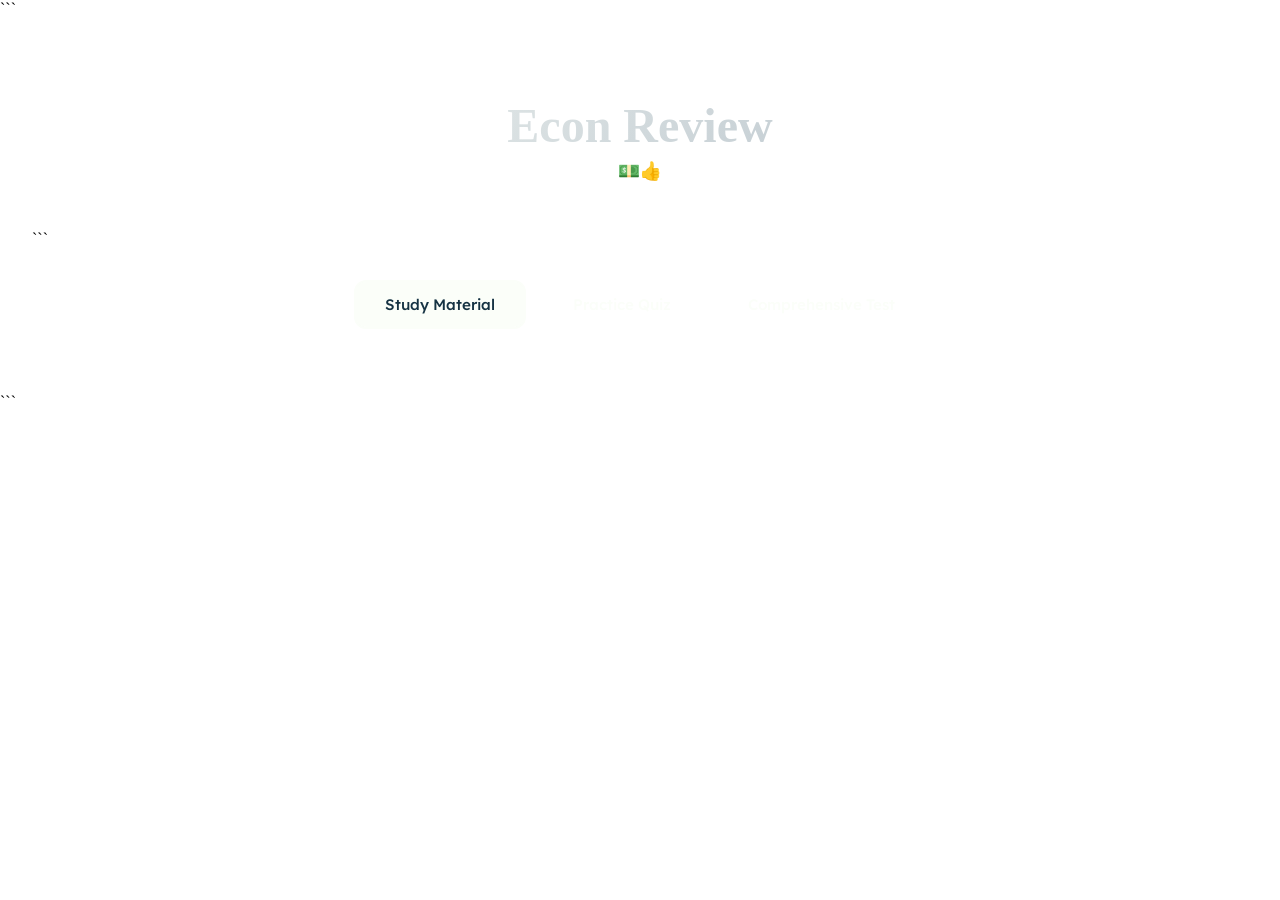
==== commit 1d85c448: "Create econ.html" ====
--- a/econ.html
+++ b/econ.html
@@ -4,7 +4,7 @@
 <head>
     <meta charset="UTF-8">
     <meta name="viewport" content="width=device-width, initial-scale=1.0">
-    <title>Econ Review</title>
+    <title>Econ</title>
     <link rel="preconnect" href="https://fonts.googleapis.com">
     <link rel="preconnect" href="https://fonts.gstatic.com" crossorigin>
     <link href="https://fonts.googleapis.com/css2?family=Lexend:wght@300;400;500;600;700&display=swap" rel="stylesheet">
@@ -168,7 +168,7 @@
         margin-bottom: 1rem;
     }
 
-    .topic-description {
+    .topic-topics {
         font-size: 0.9rem;
         opacity: 0.7;
         line-height: 1.8;
@@ -224,24 +224,28 @@
         opacity: 1;
     }
 
-    .content h2 {
+    .slide-content {
+        margin-bottom: 2rem;
+    }
+
+    .slide-content h2 {
         font-size: 2rem;
         margin-bottom: 1.5rem;
         color: #FBFEF9;
     }
 
-    .content h3 {
+    .slide-content h3 {
         font-size: 1.3rem;
         margin: 1.5rem 0 0.8rem 0;
         opacity: 0.9;
     }
 
-    .content p, .content li {
+    .slide-content p, .slide-content li {
         margin-bottom: 0.8rem;
         opacity: 0.85;
     }
 
-    .content ul {
+    .slide-content ul {
         margin-left: 1.5rem;
     }
 
@@ -253,19 +257,6 @@
         border-radius: 8px;
         font-family: 'Courier New', monospace;
         overflow-x: auto;
-    }
-
-    .example-box {
-        background: rgba(251, 254, 249, 0.03);
-        border: 1px solid rgba(251, 254, 249, 0.1);
-        border-radius: 12px;
-        padding: 1.5rem;
-        margin: 1.5rem 0;
-    }
-
-    .example-box h4 {
-        margin-bottom: 1rem;
-        color: #FBFEF9;
     }
 
     .quiz-container {
@@ -460,53 +451,6 @@
         border-bottom: none;
     }
 
-    .calculator-section {
-        max-width: 600px;
-        margin: 2rem auto;
-    }
-
-    .calc-card {
-        background: rgba(251, 254, 249, 0.03);
-        border: 1px solid rgba(251, 254, 249, 0.1);
-        border-radius: 16px;
-        padding: 2rem;
-        margin-bottom: 2rem;
-    }
-
-    .calc-card h3 {
-        margin-bottom: 1.5rem;
-        font-size: 1.3rem;
-    }
-
-    .input-group {
-        margin-bottom: 1.5rem;
-    }
-
-    .input-group label {
-        display: block;
-        margin-bottom: 0.5rem;
-        opacity: 0.8;
-    }
-
-    .input-group input, .input-group select {
-        width: 100%;
-        padding: 0.8rem;
-        background: rgba(251, 254, 249, 0.05);
-        border: 1px solid rgba(251, 254, 249, 0.2);
-        border-radius: 8px;
-        color: #FBFEF9;
-        font-family: 'Lexend', sans-serif;
-        font-size: 1rem;
-    }
-
-    .calc-result {
-        background: rgba(251, 254, 249, 0.08);
-        padding: 1.5rem;
-        border-radius: 12px;
-        margin-top: 1.5rem;
-        font-size: 1.1rem;
-    }
-
     @keyframes fadeIn {
         from {
             opacity: 0;
@@ -629,8 +573,67 @@
     <div class="nav-tabs">
         <button class="tab-btn active" onclick="switchTab('study')">Study Material</button>
         <button class="tab-btn" onclick="switchTab('quiz')">Practice Quiz</button>
+        <button class="tab-btn" onclick="switchTab('comprehensive')">Comprehensive Test</button>
+    </div>
+
+    <div id="study-section" class="content-section active">
+        <div class="topic-grid" id="topic-grid"></div>
+    </div>
+
+    <div id="quiz-section" class="content-section">
+        <div class="study-mode-selector">
+            <div class="mode-card" onclick="startQuiz('targeted')">
+                <h3>Chapter Practice</h3>
+                <p>Focus on specific chapters and master one topic at a time</p>
+            </div>
+            <div class="mode-card" onclick="startQuiz('random')">
+                <h3>Mixed Practice</h3>
+                <p>Random questions from all chapters to test overall understanding</p>
+            </div>
+        </div>
+        <div class="quiz-container" id="quiz-container"></div>
+    </div>
+
+    <div id="comprehensive-section" class="content-section">
+        <div class="quiz-container">
+            <div class="quiz-header">
+                <h2>Comprehensive Exam</h2>
+                <p>Test your complete understanding with questions from all chapters</p>
+                <button class="btn btn-primary" onclick="startComprehensiveTest()" style="margin-top: 2rem;">Begin Test</button>
+            </div>
+            <div id="comprehensive-quiz-container"></div>
+        </div>
+    </div>
+</div>
+
+<div id="modal" class="modal">
+    <div class="modal-content">
+        <button class="close-modal" onclick="closeModal()">&times;</button>
+        <div id="modal-body"></div>
+    </div>
+</div>
+
+<script>
+            max-width: 100%;
+        }
+    }
+</style>
+```
+
+</head>
+<body>
+    <div class="container">
+        <header>
+            <h1>Econ Review</h1>
+            <p class="subtitle">💵👍</p>
+        </header>
+
+```
+    <div class="nav-tabs">
+        <button class="tab-btn active" onclick="switchTab('study')">Study Material</button>
+        <button class="tab-btn" onclick="switchTab('quiz')">Practice Quiz</button>
         <button class="tab-btn" onclick="switchTab('calculators')">Calculators</button>
-        <button class="tab-btn" onclick="switchTab('comprehensive')">Test Prep</button>
+        <button class="tab-btn" onclick="switchTab('comprehensive')">Final Exam Prep</button>
     </div>
 
     <div id="study-section" class="content-section active">
@@ -641,11 +644,11 @@
         <div class="study-mode-selector">
             <div class="mode-card" onclick="startQuiz('targeted')">
                 <h3>Topic Practice</h3>
-                <p>Divided Study</p>
+                <p>Focus on specific topics and master one concept at a time</p>
             </div>
             <div class="mode-card" onclick="startQuiz('random')">
                 <h3>Mixed Practice</h3>
-                <p>Random Questions</p>
+                <p>Random questions from all topics to test overall understanding</p>
             </div>
         </div>
         <div class="quiz-container" id="quiz-container"></div>
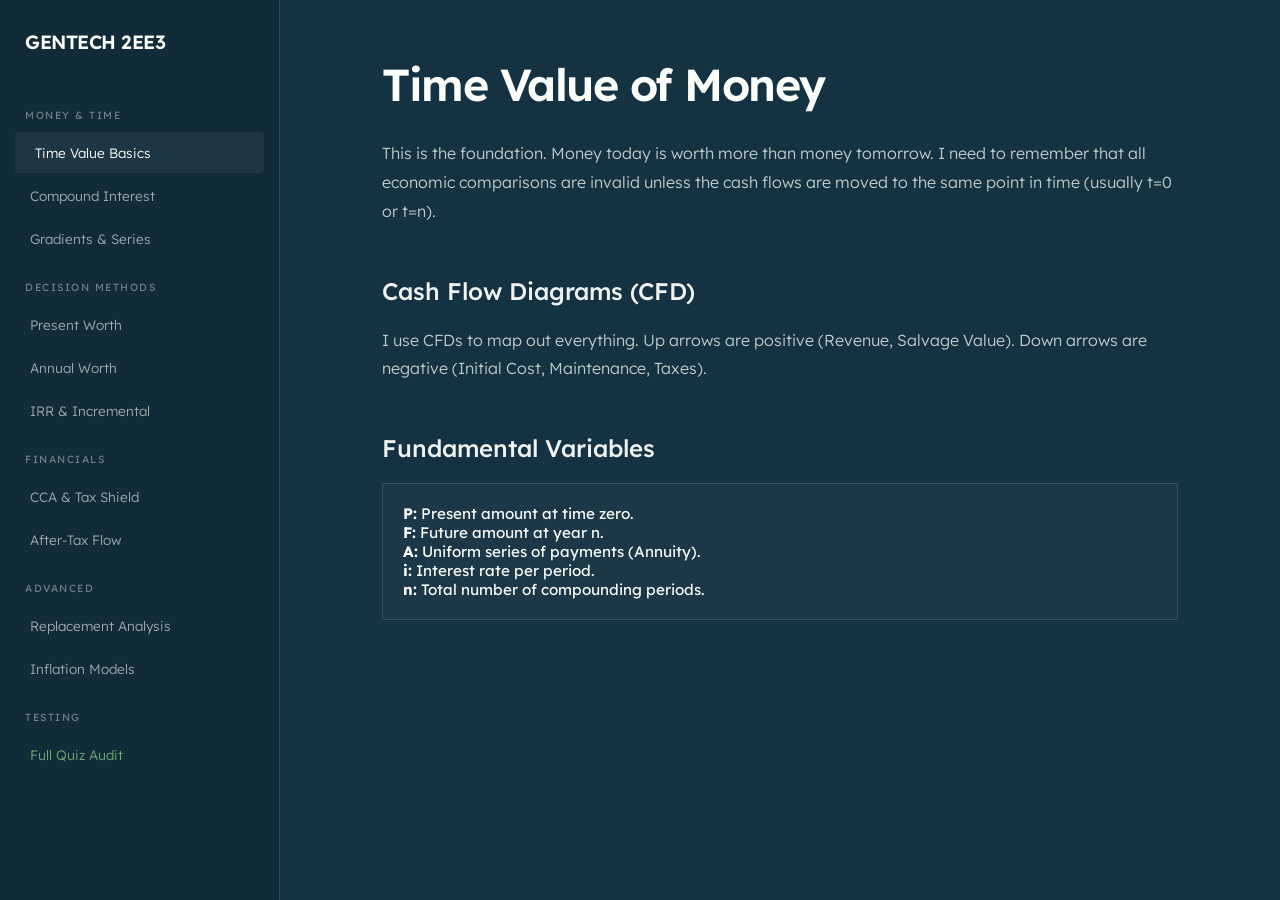
==== commit ac8d13c6: "Create econ.html" ====
--- a/econ.html
+++ b/econ.html
@@ -1,4171 +1,409 @@
 <!DOCTYPE html>
-
 <html lang="en">
 <head>
     <meta charset="UTF-8">
     <meta name="viewport" content="width=device-width, initial-scale=1.0">
-    <title>Econ</title>
-    <link rel="preconnect" href="https://fonts.googleapis.com">
-    <link rel="preconnect" href="https://fonts.gstatic.com" crossorigin>
-    <link href="https://fonts.googleapis.com/css2?family=Lexend:wght@300;400;500;600;700&display=swap" rel="stylesheet">
+    <title>Economics Review</title>
+    <link href="https://fonts.googleapis.com/css2?family=Lexend:wght@200;300;400;500;600&display=swap" rel="stylesheet">
     <style>
-        * {
+        :root {
+            --bg: #153243;
+            --accent: #FBFEF9;
+            --glass: rgba(251, 254, 249, 0.05);
+            --border: rgba(251, 254, 249, 0.12);
+            --transition: all 0.3s cubic-bezier(0.2, 1, 0.3, 1);
+        }
+
+        * { box-sizing: border-box; -webkit-tap-highlight-color: transparent; }
+
+        body {
+            background-color: var(--bg);
+            color: var(--accent);
+            font-family: 'Lexend', sans-serif;
             margin: 0;
-            padding: 0;
-            box-sizing: border-box;
-        }
-
-```
-    body {
-        font-family: 'Lexend', sans-serif;
-        background: #153243;
-        color: #FBFEF9;
-        line-height: 1.6;
-        overflow-x: hidden;
-    }
-
-    .container {
-        max-width: 1400px;
-        margin: 0 auto;
-        padding: 2rem;
-    }
-
-    header {
-        text-align: center;
-        padding: 3rem 0;
-        position: relative;
-    }
-
-    h1 {
-        font-size: 3rem;
-        font-weight: 700;
-        margin-bottom: 0.5rem;
-        background: linear-gradient(135deg, #FBFEF9 0%, #a8b5c0 100%);
-        -webkit-background-clip: text;
-        -webkit-text-fill-color: transparent;
-        background-clip: text;
-        animation: fadeInDown 0.8s ease;
-    }
-
-    .subtitle {
-        font-size: 1.1rem;
-        opacity: 0.8;
-        font-weight: 300;
-        animation: fadeInUp 0.8s ease 0.2s both;
-    }
-
-    .nav-tabs {
-        display: flex;
-        justify-content: center;
-        gap: 1rem;
-        margin: 2rem 0;
-        flex-wrap: wrap;
-        animation: fadeIn 1s ease 0.4s both;
-    }
-
-    .tab-btn {
-        background: rgba(251, 254, 249, 0.05);
-        border: 2px solid rgba(251, 254, 249, 0.1);
-        color: #FBFEF9;
-        padding: 0.8rem 1.8rem;
-        border-radius: 12px;
-        cursor: pointer;
-        font-family: 'Lexend', sans-serif;
-        font-size: 0.95rem;
-        font-weight: 500;
-        transition: all 0.3s ease;
-        position: relative;
-        overflow: hidden;
-    }
-
-    .tab-btn:before {
-        content: '';
-        position: absolute;
-        top: 0;
-        left: -100%;
-        width: 100%;
-        height: 100%;
-        background: linear-gradient(90deg, transparent, rgba(251, 254, 249, 0.1), transparent);
-        transition: left 0.5s ease;
-    }
-
-    .tab-btn:hover:before {
-        left: 100%;
-    }
-
-    .tab-btn:hover {
-        background: rgba(251, 254, 249, 0.1);
-        border-color: rgba(251, 254, 249, 0.3);
-        transform: translateY(-2px);
-    }
-
-    .tab-btn.active {
-        background: #FBFEF9;
-        color: #153243;
-        border-color: #FBFEF9;
-    }
-
-    .content-section {
-        display: none;
-        animation: fadeIn 0.5s ease;
-    }
-
-    .content-section.active {
-        display: block;
-    }
-
-    .topic-grid {
-        display: grid;
-        grid-template-columns: repeat(auto-fit, minmax(320px, 1fr));
-        gap: 1.5rem;
-        margin-top: 2rem;
-    }
-
-    .topic-card {
-        background: rgba(251, 254, 249, 0.03);
-        border: 1px solid rgba(251, 254, 249, 0.1);
-        border-radius: 16px;
-        padding: 2rem;
-        cursor: pointer;
-        transition: all 0.4s cubic-bezier(0.4, 0, 0.2, 1);
-        position: relative;
-        overflow: hidden;
-    }
-
-    .topic-card:before {
-        content: '';
-        position: absolute;
-        top: 0;
-        left: 0;
-        width: 100%;
-        height: 4px;
-        background: linear-gradient(90deg, #FBFEF9, transparent);
-        transform: scaleX(0);
-        transform-origin: left;
-        transition: transform 0.4s ease;
-    }
-
-    .topic-card:hover {
-        background: rgba(251, 254, 249, 0.07);
-        border-color: rgba(251, 254, 249, 0.3);
-        transform: translateY(-4px);
-    }
-
-    .topic-card:hover:before {
-        transform: scaleX(1);
-    }
-
-    .topic-number {
-        font-size: 0.85rem;
-        opacity: 0.6;
-        font-weight: 500;
-        margin-bottom: 0.5rem;
-    }
-
-    .topic-title {
-        font-size: 1.4rem;
-        font-weight: 600;
-        margin-bottom: 1rem;
-    }
-
-    .topic-topics {
-        font-size: 0.9rem;
-        opacity: 0.7;
-        line-height: 1.8;
-    }
-
-    .modal {
-        display: none;
-        position: fixed;
-        top: 0;
-        left: 0;
-        width: 100%;
-        height: 100%;
-        background: rgba(21, 50, 67, 0.95);
-        z-index: 1000;
-        overflow-y: auto;
-        animation: fadeIn 0.3s ease;
-    }
-
-    .modal.active {
-        display: block;
-    }
-
-    .modal-content {
-        max-width: 900px;
-        margin: 2rem auto;
-        background: #153243;
-        border: 1px solid rgba(251, 254, 249, 0.2);
-        border-radius: 20px;
-        padding: 3rem;
-        position: relative;
-        animation: slideUp 0.4s ease;
-    }
-
-    .close-modal {
-        position: absolute;
-        top: 1.5rem;
-        right: 1.5rem;
-        background: none;
-        border: none;
-        color: #FBFEF9;
-        font-size: 2rem;
-        cursor: pointer;
-        opacity: 0.6;
-        transition: opacity 0.3s ease;
-        width: 40px;
-        height: 40px;
-        display: flex;
-        align-items: center;
-        justify-content: center;
-    }
-
-    .close-modal:hover {
-        opacity: 1;
-    }
-
-    .slide-content {
-        margin-bottom: 2rem;
-    }
-
-    .slide-content h2 {
-        font-size: 2rem;
-        margin-bottom: 1.5rem;
-        color: #FBFEF9;
-    }
-
-    .slide-content h3 {
-        font-size: 1.3rem;
-        margin: 1.5rem 0 0.8rem 0;
-        opacity: 0.9;
-    }
-
-    .slide-content p, .slide-content li {
-        margin-bottom: 0.8rem;
-        opacity: 0.85;
-    }
-
-    .slide-content ul {
-        margin-left: 1.5rem;
-    }
-
-    .formula {
-        background: rgba(251, 254, 249, 0.05);
-        border-left: 3px solid #FBFEF9;
-        padding: 1rem 1.5rem;
-        margin: 1rem 0;
-        border-radius: 8px;
-        font-family: 'Courier New', monospace;
-        overflow-x: auto;
-    }
-
-    .quiz-container {
-        max-width: 800px;
-        margin: 2rem auto;
-    }
-
-    .quiz-header {
-        text-align: center;
-        margin-bottom: 2rem;
-    }
-
-    .quiz-header h2 {
-        font-size: 2rem;
-        margin-bottom: 1rem;
-    }
-
-    .progress-bar {
-        width: 100%;
-        height: 8px;
-        background: rgba(251, 254, 249, 0.1);
-        border-radius: 10px;
-        overflow: hidden;
-        margin-bottom: 2rem;
-    }
-
-    .progress-fill {
-        height: 100%;
-        background: linear-gradient(90deg, #FBFEF9, #a8b5c0);
-        width: 0%;
-        transition: width 0.5s ease;
-    }
-
-    .question-card {
-        background: rgba(251, 254, 249, 0.03);
-        border: 1px solid rgba(251, 254, 249, 0.1);
-        border-radius: 16px;
-        padding: 2.5rem;
-        margin-bottom: 2rem;
-        animation: slideUp 0.4s ease;
-    }
-
-    .question-text {
-        font-size: 1.2rem;
-        margin-bottom: 2rem;
-        line-height: 1.8;
-    }
-
-    .options {
-        display: flex;
-        flex-direction: column;
-        gap: 1rem;
-    }
-
-    .option {
-        background: rgba(251, 254, 249, 0.05);
-        border: 2px solid rgba(251, 254, 249, 0.1);
-        padding: 1.2rem 1.5rem;
-        border-radius: 12px;
-        cursor: pointer;
-        transition: all 0.3s ease;
-        position: relative;
-    }
-
-    .option:hover {
-        background: rgba(251, 254, 249, 0.08);
-        border-color: rgba(251, 254, 249, 0.3);
-        transform: translateX(4px);
-    }
-
-    .option.selected {
-        background: rgba(251, 254, 249, 0.15);
-        border-color: #FBFEF9;
-    }
-
-    .option.correct {
-        background: rgba(76, 175, 80, 0.2);
-        border-color: #4CAF50;
-    }
-
-    .option.incorrect {
-        background: rgba(244, 67, 54, 0.2);
-        border-color: #F44336;
-    }
-
-    .option.disabled {
-        cursor: not-allowed;
-        opacity: 0.6;
-    }
-
-    .quiz-controls {
-        display: flex;
-        justify-content: space-between;
-        margin-top: 2rem;
-        gap: 1rem;
-        flex-wrap: wrap;
-    }
-
-    .btn {
-        background: rgba(251, 254, 249, 0.1);
-        border: 2px solid rgba(251, 254, 249, 0.3);
-        color: #FBFEF9;
-        padding: 0.9rem 2rem;
-        border-radius: 12px;
-        cursor: pointer;
-        font-family: 'Lexend', sans-serif;
-        font-size: 1rem;
-        font-weight: 500;
-        transition: all 0.3s ease;
-    }
-
-    .btn:hover {
-        background: rgba(251, 254, 249, 0.2);
-        transform: translateY(-2px);
-    }
-
-    .btn-primary {
-        background: #FBFEF9;
-        color: #153243;
-        border-color: #FBFEF9;
-    }
-
-    .btn-primary:hover {
-        background: #e8eee6;
-    }
-
-    .btn:disabled {
-        opacity: 0.4;
-        cursor: not-allowed;
-    }
-
-    .feedback {
-        margin-top: 1.5rem;
-        padding: 1.2rem;
-        border-radius: 12px;
-        animation: slideUp 0.3s ease;
-    }
-
-    .feedback.correct {
-        background: rgba(76, 175, 80, 0.1);
-        border: 1px solid rgba(76, 175, 80, 0.3);
-    }
-
-    .feedback.incorrect {
-        background: rgba(244, 67, 54, 0.1);
-        border: 1px solid rgba(244, 67, 54, 0.3);
-    }
-
-    .results-screen {
-        text-align: center;
-        padding: 3rem 2rem;
-    }
-
-    .results-screen h2 {
-        font-size: 2.5rem;
-        margin-bottom: 2rem;
-    }
-
-    .score-display {
-        font-size: 4rem;
-        font-weight: 700;
-        margin: 2rem 0;
-        background: linear-gradient(135deg, #FBFEF9 0%, #a8b5c0 100%);
-        -webkit-background-clip: text;
-        -webkit-text-fill-color: transparent;
-        background-clip: text;
-    }
-
-    .performance-message {
-        font-size: 1.2rem;
-        margin-bottom: 2rem;
-        opacity: 0.9;
-    }
-
-    .results-breakdown {
-        background: rgba(251, 254, 249, 0.03);
-        border: 1px solid rgba(251, 254, 249, 0.1);
-        border-radius: 16px;
-        padding: 2rem;
-        margin: 2rem 0;
-        text-align: left;
-    }
-
-    .topic-score {
-        display: flex;
-        justify-content: space-between;
-        padding: 0.8rem 0;
-        border-bottom: 1px solid rgba(251, 254, 249, 0.1);
-    }
-
-    .topic-score:last-child {
-        border-bottom: none;
-    }
-
-    @keyframes fadeIn {
-        from {
-            opacity: 0;
-        }
-        to {
+            display: flex;
+            height: 100vh;
+            overflow: hidden;
+            flex-direction: row;
+        }
+
+        /* Responsive Sidebar */
+        nav {
+            width: 280px;
+            background: rgba(0, 0, 0, 0.15);
+            border-right: 1px solid var(--border);
+            display: flex;
+            flex-direction: column;
+            padding: 30px 15px;
+            overflow-y: auto;
+            flex-shrink: 0;
+        }
+
+        .nav-title {
+            font-size: 1.2rem;
+            font-weight: 600;
+            margin-bottom: 35px;
+            padding-left: 10px;
+            letter-spacing: -0.5px;
+        }
+
+        .nav-section-label {
+            font-size: 0.65rem;
+            text-transform: uppercase;
+            letter-spacing: 1.5px;
+            opacity: 0.4;
+            margin: 20px 0 10px 10px;
+        }
+
+        .nav-link {
+            padding: 12px 15px;
+            font-size: 0.85rem;
+            font-weight: 300;
+            border-radius: 4px;
+            cursor: pointer;
+            transition: var(--transition);
+            opacity: 0.6;
+            margin-bottom: 2px;
+            white-space: nowrap;
+            overflow: hidden;
+            text-overflow: ellipsis;
+        }
+
+        .nav-link:hover, .nav-link.active {
             opacity: 1;
-        }
-    }
-
-    @keyframes fadeInDown {
-        from {
-            opacity: 0;
-            transform: translateY(-20px);
-        }
-        to {
-            opacity: 1;
-            transform: translateY(0);
-        }
-    }
-
-    @keyframes fadeInUp {
-        from {
-            opacity: 0;
-            transform: translateY(20px);
-        }
-        to {
-            opacity: 1;
-            transform: translateY(0);
-        }
-    }
-
-    @keyframes slideUp {
-        from {
-            opacity: 0;
-            transform: translateY(30px);
-        }
-        to {
-            opacity: 1;
-            transform: translateY(0);
-        }
-    }
-
-    .study-mode-selector {
-        display: flex;
-        gap: 1rem;
-        justify-content: center;
-        margin-bottom: 2rem;
-    }
-
-    .mode-card {
-        background: rgba(251, 254, 249, 0.03);
-        border: 2px solid rgba(251, 254, 249, 0.1);
-        border-radius: 16px;
-        padding: 2rem;
-        flex: 1;
-        max-width: 300px;
-        cursor: pointer;
-        transition: all 0.3s ease;
-    }
-
-    .mode-card:hover {
-        background: rgba(251, 254, 249, 0.07);
-        border-color: rgba(251, 254, 249, 0.3);
-        transform: translateY(-4px);
-    }
-
-    .mode-card h3 {
-        font-size: 1.3rem;
-        margin-bottom: 0.8rem;
-    }
-
-    .mode-card p {
-        opacity: 0.7;
-        font-size: 0.9rem;
-    }
-
-    @media (max-width: 768px) {
-        h1 {
-            font-size: 2rem;
-        }
-
-        .topic-grid {
-            grid-template-columns: 1fr;
-        }
-
-        .modal-content {
-            padding: 2rem 1.5rem;
-            margin: 1rem;
-        }
-
-        .quiz-controls {
-            flex-direction: column;
-        }
-
-        .btn {
+            background: var(--glass);
+            padding-left: 20px;
+        }
+
+        /* Main Scroll Area */
+        main {
+            flex: 1;
+            overflow-y: auto;
+            scroll-behavior: smooth;
+            padding: 60px 8%;
+            position: relative;
+        }
+
+        .content-view {
+            display: none;
+            max-width: 900px;
+            margin: 0 auto;
+            animation: contentFade 0.4s ease-out;
+        }
+
+        .content-view.active { display: block; }
+
+        /* Typography & Layout */
+        h1 { font-size: 2.8rem; font-weight: 600; margin: 0 0 30px 0; letter-spacing: -1.5px; line-height: 1.1; }
+        h2 { font-size: 1.5rem; font-weight: 500; margin: 50px 0 20px 0; color: var(--accent); opacity: 0.95; }
+        h3 { font-size: 1.1rem; font-weight: 500; margin: 30px 0 15px 0; }
+        
+        p { font-size: 1rem; line-height: 1.8; font-weight: 300; opacity: 0.75; margin-bottom: 20px; }
+        
+        .formula {
+            background: var(--glass);
+            border-left: 2px solid var(--accent);
+            padding: 25px;
+            margin: 25px 0;
+            font-family: monospace;
+            font-size: 1.05rem;
+            overflow-x: auto;
+        }
+
+        .note-box {
+            background: rgba(251, 254, 249, 0.03);
+            border: 1px solid var(--border);
+            padding: 20px;
+            border-radius: 2px;
+            font-size: 0.95rem;
+        }
+
+        /* Mobile Adjustments */
+        @media (max-width: 850px) {
+            body { flex-direction: column; }
+            nav {
+                width: 100%;
+                height: auto;
+                flex-direction: row;
+                border-right: none;
+                border-bottom: 1px solid var(--border);
+                padding: 15px;
+                overflow-x: auto;
+                overflow-y: hidden;
+                white-space: nowrap;
+            }
+            .nav-title, .nav-section-label { display: none; }
+            .nav-link { margin-right: 10px; padding: 8px 15px; display: inline-block; }
+            main { padding: 40px 20px; }
+            h1 { font-size: 2rem; }
+        }
+
+        /* Quiz UI */
+        .quiz-card {
+            background: var(--glass);
+            padding: 40px;
+            border: 1px solid var(--border);
+        }
+
+        .opt {
+            display: block;
             width: 100%;
-        }
-
-        .study-mode-selector {
-            flex-direction: column;
-            align-items: center;
-        }
-
-        .mode-card {
-            max-width: 100%;
-        }
-    }
-</style>
-```
-
+            padding: 18px;
+            margin-bottom: 10px;
+            background: transparent;
+            border: 1px solid var(--border);
+            color: var(--accent);
+            text-align: left;
+            font-family: 'Lexend';
+            cursor: pointer;
+            transition: var(--transition);
+        }
+
+        .opt:hover { background: rgba(251, 254, 249, 0.08); }
+        .opt.correct { background: #2e7d32; border-color: #2e7d32; }
+        .opt.wrong { background: #c62828; border-color: #c62828; }
+
+        @keyframes contentFade {
+            from { opacity: 0; transform: translateY(10px); }
+            to { opacity: 1; transform: translateY(0); }
+        }
+    </style>
 </head>
 <body>
-    <div class="container">
-        <header>
-            <h1>Econ Review</h1>
-            <p class="subtitle">💵👍</p>
-        </header>
-
-```
-    <div class="nav-tabs">
-        <button class="tab-btn active" onclick="switchTab('study')">Study Material</button>
-        <button class="tab-btn" onclick="switchTab('quiz')">Practice Quiz</button>
-        <button class="tab-btn" onclick="switchTab('comprehensive')">Comprehensive Test</button>
-    </div>
-
-    <div id="study-section" class="content-section active">
-        <div class="topic-grid" id="topic-grid"></div>
-    </div>
-
-    <div id="quiz-section" class="content-section">
-        <div class="study-mode-selector">
-            <div class="mode-card" onclick="startQuiz('targeted')">
-                <h3>Chapter Practice</h3>
-                <p>Focus on specific chapters and master one topic at a time</p>
-            </div>
-            <div class="mode-card" onclick="startQuiz('random')">
-                <h3>Mixed Practice</h3>
-                <p>Random questions from all chapters to test overall understanding</p>
-            </div>
-        </div>
-        <div class="quiz-container" id="quiz-container"></div>
-    </div>
-
-    <div id="comprehensive-section" class="content-section">
-        <div class="quiz-container">
-            <div class="quiz-header">
-                <h2>Comprehensive Exam</h2>
-                <p>Test your complete understanding with questions from all chapters</p>
-                <button class="btn btn-primary" onclick="startComprehensiveTest()" style="margin-top: 2rem;">Begin Test</button>
-            </div>
-            <div id="comprehensive-quiz-container"></div>
-        </div>
-    </div>
-</div>
-
-<div id="modal" class="modal">
-    <div class="modal-content">
-        <button class="close-modal" onclick="closeModal()">&times;</button>
-        <div id="modal-body"></div>
-    </div>
-</div>
+
+<nav id="sidebar">
+    <div class="nav-title">GENTECH 2EE3</div>
+    
+    <div class="nav-section-label">Money & Time</div>
+    <div class="nav-link active" onclick="tab('tvm')">Time Value Basics</div>
+    <div class="nav-link" onclick="tab('interest')">Compound Interest</div>
+    <div class="nav-link" onclick="tab('gradients')">Gradients & Series</div>
+
+    <div class="nav-section-label">Decision Methods</div>
+    <div class="nav-link" onclick="tab('pw')">Present Worth</div>
+    <div class="nav-link" onclick="tab('aw')">Annual Worth</div>
+    <div class="nav-link" onclick="tab('irr')">IRR & Incremental</div>
+
+    <div class="nav-section-label">Financials</div>
+    <div class="nav-link" onclick="tab('cca')">CCA & Tax Shield</div>
+    <div class="nav-link" onclick="tab('aftertax')">After-Tax Flow</div>
+
+    <div class="nav-section-label">Advanced</div>
+    <div class="nav-link" onclick="tab('replacement')">Replacement Analysis</div>
+    <div class="nav-link" onclick="tab('inflation')">Inflation Models</div>
+
+    <div class="nav-section-label">Testing</div>
+    <div class="nav-link" onclick="tab('quiz')" style="color:#a8ff9c">Full Quiz Audit</div>
+</nav>
+
+<main>
+    <section id="tvm" class="content-view active">
+        <h1>Time Value of Money</h1>
+        <p>This is the foundation. Money today is worth more than money tomorrow. I need to remember that all economic comparisons are invalid unless the cash flows are moved to the same point in time (usually t=0 or t=n).</p>
+        
+        <h2>Cash Flow Diagrams (CFD)</h2>
+        <p>I use CFDs to map out everything. Up arrows are positive (Revenue, Salvage Value). Down arrows are negative (Initial Cost, Maintenance, Taxes).</p>
+        
+
+        <h2>Fundamental Variables</h2>
+        <div class="note-box">
+            <strong>P:</strong> Present amount at time zero.<br>
+            <strong>F:</strong> Future amount at year n.<br>
+            <strong>A:</strong> Uniform series of payments (Annuity).<br>
+            <strong>i:</strong> Interest rate per period.<br>
+            <strong>n:</strong> Total number of compounding periods.
+        </div>
+    </section>
+
+    <section id="interest" class="content-view">
+        <h1>Interest Formulas</h1>
+        <p>Standard compound interest is the default for this course. Simple interest is never used here.</p>
+        
+        <h3>Single Payment</h3>
+        <div class="formula">
+            F = P(1 + i)^n <br>
+            P = F(1 + i)^-n
+        </div>
+
+        <h3>Effective Interest Rate</h3>
+        <p>If interest compounds more than once a year, I have to calculate the Effective Annual Rate (ia) to compare it fairly.</p>
+        <div class="formula">
+            ia = (1 + r / m)^m - 1
+        </div>
+        <p>Where <em>r</em> is the nominal rate and <em>m</em> is the compounding frequency per year.</p>
+    </section>
+
+    <section id="gradients" class="content-view">
+        <h1>Gradients & Series</h1>
+        <p>Most real-world maintenance costs aren't flat; they increase every year as equipment ages.</p>
+        
+        <h2>Arithmetic Gradient (G)</h2>
+        <p>This is when the cash flow increases by a constant dollar amount each period.</p>
+        <div class="formula">
+            P = G/i * [((1+i)^n - 1)/i - n] * (1+i)^-n
+        </div>
+
+        <h2>Geometric Gradient (g)</h2>
+        <p>This is when the flow increases by a fixed percentage (e.g., 5% growth). If i = g, the formula simplifies significantly.</p>
+        <div class="formula">
+            If i != g: P = A1 * [1 - (1+g)^n * (1+i)^-n] / (i - g) <br>
+            If i == g: P = A1 * n / (1 + i)
+        </div>
+    </section>
+
+    <section id="pw" class="content-view">
+        <h1>Present Worth Analysis</h1>
+        <p>The Present Worth (PW) method collapses every future cost and revenue into one single dollar value at the current moment.</p>
+        
+        <h2>Decision Rules</h2>
+        <p>1. If PW > 0, the project is acceptable.<br>
+        2. If comparing multiple projects, I pick the one with the <strong>highest</strong> PW.</p>
+
+        <h3>Unequal Lives & LCM</h3>
+        <p>If Project A lasts 2 years and Project B lasts 3 years, I can't compare their PW directly. I must use a 6-year study period (Least Common Multiple) and assume Project A is bought 3 times and Project B is bought twice.</p>
+    </section>
+
+    <section id="aw" class="content-view">
+        <h1>Annual Worth Analysis</h1>
+        <p>AW is often better because I don't need to do the LCM thing for unequal lives. It assumes the project repeats indefinitely at the same costs.</p>
+        
+        <h3>Capital Recovery (CR)</h3>
+        <p>This is the annual cost of owning the asset, accounting for the initial price minus the salvage value.</p>
+        <div class="formula">
+            CR = P(A/P, i, n) - S(A/F, i, n)
+        </div>
+    </section>
+
+    <section id="irr" class="content-view">
+        <h1>IRR & Incremental Analysis</h1>
+        <p>Internal Rate of Return is the "break-even" interest rate. I set PW = 0 and solve for i.</p>
+        
+        <h2>The Incremental Rule</h2>
+        <p>When comparing two projects (X and Y), I don't just pick the one with the higher IRR. I have to find the IRR of the <strong>difference</strong> (Y - X). If that incremental IRR is greater than my MARR, I choose the more expensive project.</p>
+    </section>
+
+    <section id="cca" class="content-view">
+        <h1>CCA & Tax Shield</h1>
+        <p>Capital Cost Allowance (CCA) is how I account for the tax savings from depreciation in Canada.</p>
+        
+        <h2>Half-Year Rule</h2>
+        <p>In the first year I buy an asset, I can only claim half of the depreciation for tax purposes. This is a critical step in GENTECH 2EE3 problems.</p>
+        <div class="formula">
+            Year 1 CCA = (Purchase Price * 0.5) * d <br>
+            Remaining UCC = (Purchase Price - Year 1 CCA)
+        </div>
+    </section>
+
+    <section id="aftertax" class="content-view">
+        <h1>After-Tax Cash Flow</h1>
+        <p>I need to remember that taxes are real disbursements. I calculate taxable income first, then the tax, then subtract that from the cash flow.</p>
+        <div class="formula">
+            Taxable Income = Revenue - Expenses - CCA <br>
+            Income Tax = Taxable Income * Tax Rate <br>
+            ATCF = (Revenue - Expenses) - Income Tax
+        </div>
+    </section>
+
+    <section id="replacement" class="content-view">
+        <h1>Replacement Analysis</h1>
+        <p>This is for deciding whether to keep the "Defender" or buy the "Challenger."</p>
+        
+        <h2>The Rule of Thumb</h2>
+        <p>I replace the Defender if its <strong>Marginal Cost</strong> for the very next year is higher than the <strong>Minimum Annual Worth</strong> of the Challenger.</p>
+    </section>
+
+    <section id="inflation" class="content-view">
+        <h1>Inflation Models</h1>
+        <p>I have to distinguish between "Actual Dollars" (inflated) and "Constant Dollars" (purchasing power).</p>
+        <div class="formula">
+            Real Rate (i') = (1 + i) / (1 + f) - 1
+        </div>
+        <p>Where <em>i</em> is the market rate and <em>f</em> is the inflation rate.</p>
+    </section>
+
+    <section id="quiz" class="content-view">
+        <h1>Knowledge Audit</h1>
+        <div class="quiz-card">
+            <div id="q-progress" style="font-size: 0.8rem; opacity: 0.5; margin-bottom: 10px;">Question 1 of 5</div>
+            <h2 id="q-text" style="margin-top:0;"></h2>
+            <div id="q-options"></div>
+        </div>
+    </section>
+</main>
 
 <script>
-            max-width: 100%;
-        }
+    function tab(id) {
+        document.querySelectorAll('.content-view').forEach(v => v.classList.remove('active'));
+        document.querySelectorAll('.nav-link').forEach(l => l.classList.remove('active'));
+        document.getElementById(id).classList.add('active');
+        
+        const activeLink = Array.from(document.querySelectorAll('.nav-link')).find(l => l.getAttribute('onclick').includes(id));
+        if(activeLink) activeLink.classList.add('active');
+        
+        document.querySelector('main').scrollTop = 0;
     }
-</style>
-```
-
-</head>
-<body>
-    <div class="container">
-        <header>
-            <h1>Econ Review</h1>
-            <p class="subtitle">💵👍</p>
-        </header>
-
-```
-    <div class="nav-tabs">
-        <button class="tab-btn active" onclick="switchTab('study')">Study Material</button>
-        <button class="tab-btn" onclick="switchTab('quiz')">Practice Quiz</button>
-        <button class="tab-btn" onclick="switchTab('calculators')">Calculators</button>
-        <button class="tab-btn" onclick="switchTab('comprehensive')">Final Exam Prep</button>
-    </div>
-
-    <div id="study-section" class="content-section active">
-        <div class="topic-grid" id="topic-grid"></div>
-    </div>
-
-    <div id="quiz-section" class="content-section">
-        <div class="study-mode-selector">
-            <div class="mode-card" onclick="startQuiz('targeted')">
-                <h3>Topic Practice</h3>
-                <p>Focus on specific topics and master one concept at a time</p>
-            </div>
-            <div class="mode-card" onclick="startQuiz('random')">
-                <h3>Mixed Practice</h3>
-                <p>Random questions from all topics to test overall understanding</p>
-            </div>
-        </div>
-        <div class="quiz-container" id="quiz-container"></div>
-    </div>
-
-    <div id="calculators-section" class="content-section">
-        <div class="calculator-section" id="calculator-section"></div>
-    </div>
-
-    <div id="comprehensive-section" class="content-section">
-        <div class="quiz-container">
-            <div class="quiz-header">
-                <h2>Final Exam Preparation</h2>
-                <p>Comprehensive test covering all course topics</p>
-                <button class="btn btn-primary" onclick="startComprehensiveTest()" style="margin-top: 2rem;">Begin Test</button>
-            </div>
-            <div id="comprehensive-quiz-container"></div>
-        </div>
-    </div>
-</div>
-
-<div id="modal" class="modal">
-    <div class="modal-content">
-        <button class="close-modal" onclick="closeModal()">&times;</button>
-        <div id="modal-body"></div>
-    </div>
-</div>
-
-<script>
-    const topics = [
+
+    const questions = [
         {
-            number: 1,
-            title: "Engineering Economics Fundamentals",
-            description: "Decision making, ethics, cost estimation, cash flow diagrams",
-            content: `
-                <h2>Engineering Economics Fundamentals</h2>
-                
-                <h3>Engineering Economics Overview</h3>
-                <p>Engineering economics provides tools for making decisions involving money and resources in engineering projects. It combines technical knowledge with economic analysis.</p>
-
-                <h3>Decision Making Process</h3>
-                <ul>
-                    <li>Define the problem and objectives</li>
-                    <li>Identify feasible alternatives</li>
-                    <li>Collect relevant data and information</li>
-                    <li>Evaluate alternatives using appropriate criteria</li>
-                    <li>Select the best alternative</li>
-                    <li>Implement and monitor the decision</li>
-                </ul>
-
-                <h3>Ethics in Engineering Economics</h3>
-                <p>Ethical considerations in economic decisions:</p>
-                <ul>
-                    <li>Honesty in cost estimation and reporting</li>
-                    <li>Transparency in assumptions and methods</li>
-                    <li>Consideration of stakeholder impacts</li>
-                    <li>Environmental and social responsibility</li>
-                    <li>Avoiding conflicts of interest</li>
-                </ul>
-
-                <h3>Cost Estimation</h3>
-                <p>Types of costs in engineering projects:</p>
-                <ul>
-                    <li><strong>Fixed Costs:</strong> Costs that don't vary with production level</li>
-                    <li><strong>Variable Costs:</strong> Costs that change with production volume</li>
-                    <li><strong>Direct Costs:</strong> Costs directly attributable to a project</li>
-                    <li><strong>Indirect Costs:</strong> Overhead costs shared across projects</li>
-                    <li><strong>Sunk Costs:</strong> Past costs that cannot be recovered</li>
-                    <li><strong>Opportunity Costs:</strong> Benefits foregone by choosing one alternative over another</li>
-                </ul>
-
-                <h3>Dealing with Abstractions</h3>
-                <p>Engineering economics uses simplified models of reality:</p>
-                <ul>
-                    <li>Assumptions help make complex problems manageable</li>
-                    <li>Models focus on key variables affecting decisions</li>
-                    <li>Sensitivity analysis tests impact of assumptions</li>
-                    <li>Results should be interpreted in context of limitations</li>
-                </ul>
-
-                <h3>Cash Flow Diagrams</h3>
-                <p>Visual representation of money flows over time:</p>
-                <ul>
-                    <li>Time flows horizontally (left to right)</li>
-                    <li>Upward arrows represent cash inflows (receipts)</li>
-                    <li>Downward arrows represent cash outflows (expenditures)</li>
-                    <li>Arrow heights represent relative magnitudes</li>
-                    <li>Time periods marked on horizontal axis</li>
-                </ul>
-
-                <div class="example-box">
-                    <h4>Example: Project Cash Flow</h4>
-                    <p>Initial investment: $50,000 (downward arrow at t=0)</p>
-                    <p>Annual returns: $15,000 for years 1-5 (upward arrows)</p>
-                    <p>This diagram helps visualize the timing and magnitude of all cash flows</p>
-                </div>
-            `
+            q: "I'm comparing a 2-year project and a 5-year project using Present Worth. What study period do I need?",
+            o: ["2 years", "5 years", "10 years", "7 years"],
+            c: 2
         },
         {
-            number: 2,
-            title: "Time Value of Money & Equivalence",
-            description: "Single-payment formulas, compound interest, nominal and effective rates",
-            content: `
-                <h2>Time Value of Money & Equivalence</h2>
-                
-                <h3>Core Principle</h3>
-                <p>Money available today is worth more than the same amount in the future because it can be invested to earn returns. This fundamental concept underlies all engineering economic analysis.</p>
-
-                <h3>Single-Payment Compound Amount</h3>
-                <p>Find future value of a present amount:</p>
-                <div class="formula">F = P(1 + i)^n<br>or F = P(F/P, i%, n)<br><br>Where:<br>F = Future value<br>P = Present value<br>i = interest rate per period<br>n = number of periods</div>
-
-                <h3>Single-Payment Present Worth</h3>
-                <p>Find present value of a future amount:</p>
-                <div class="formula">P = F(1 + i)^-n<br>or P = F(P/F, i%, n)<br><br>This is the reciprocal of compound amount</div>
-
-                <div class="example-box">
-                    <h4>Example Problem</h4>
-                    <p>What is the future value of $5,000 invested at 8% annual interest for 10 years?</p>
-                    <p><strong>Solution:</strong></p>
-                    <p>F = 5,000(1 + 0.08)^10 = 5,000(2.1589) = $10,794.50</p>
-                </div>
-
-                <h3>Economic Equivalence</h3>
-                <p>Two cash flow patterns are economically equivalent if they have the same value when discounted to the same point in time at the same interest rate.</p>
-
-                <h3>Compound Interest</h3>
-                <p>Interest calculated on the initial principal plus accumulated interest from previous periods. This creates exponential growth.</p>
-
-                <h3>Nominal vs Effective Interest Rates</h3>
-                <p><strong>Nominal Rate (r):</strong> Stated annual rate without considering compounding frequency</p>
-                <p><strong>Effective Rate (i):</strong> Actual annual rate accounting for compounding</p>
-                <div class="formula">i_eff = (1 + r/m)^m - 1<br><br>Where:<br>r = nominal annual rate<br>m = number of compounding periods per year</div>
-
-                <div class="example-box">
-                    <h4>Example: Nominal vs Effective</h4>
-                    <p>A bank advertises 12% annual interest compounded monthly. What is the effective rate?</p>
-                    <p><strong>Solution:</strong></p>
-                    <p>i_eff = (1 + 0.12/12)^12 - 1 = (1.01)^12 - 1 = 0.1268 = 12.68%</p>
-                </div>
-
-                <h3>Continuous Compounding</h3>
-                <p>As compounding periods approach infinity:</p>
-                <div class="formula">F = Pe^(rn)<br>i_eff = e^r - 1</div>
-
-                <h3>Interest Period vs Payment Period</h3>
-                <p>When payment and compounding periods differ:</p>
-                <ul>
-                    <li>Convert to effective rate per payment period</li>
-                    <li>Use this rate in standard formulas</li>
-                    <li>Ensure time periods match throughout analysis</li>
-                </ul>
-            `
+            q: "When I use the Annual Worth method for unequal lives, do I need an LCM?",
+            o: ["Yes, always", "No, it is not required", "Only if the MARR is high", "Only for the Defender"],
+            c: 1
         },
         {
-            number: 3,
-            title: "Cash Flow Series & Uniform Payments",
-            description: "Annuities, uniform series, arithmetic and geometric gradients",
-            content: `
-                <h2>Cash Flow Series & Uniform Payments</h2>
-                
-                <h3>Uniform Series (Annuities)</h3>
-                <p>A series of equal payments at regular intervals</p>
-
-                <h3>Uniform Series Compound Amount</h3>
-                <p>Future value of a series of equal payments:</p>
-                <div class="formula">F = A[(1 + i)^n - 1]/i<br>or F = A(F/A, i%, n)</div>
-
-                <h3>Uniform Series Sinking Fund</h3>
-                <p>Equal payment needed to accumulate a future amount:</p>
-                <div class="formula">A = F[i/(1 + i)^n - 1]<br>or A = F(A/F, i%, n)</div>
-
-                <h3>Uniform Series Capital Recovery</h3>
-                <p>Equal payment needed to repay a present amount:</p>
-                <div class="formula">A = P[i(1 + i)^n]/[(1 + i)^n - 1]<br>or A = P(A/P, i%, n)</div>
-
-                <h3>Uniform Series Present Worth</h3>
-                <p>Present value of a series of equal payments:</p>
-                <div class="formula">P = A[(1 + i)^n - 1]/[i(1 + i)^n]<br>or P = A(P/A, i%, n)</div>
-
-                <div class="example-box">
-                    <h4>Example Problem</h4>
-                    <p>You need to save $100,000 in 20 years. If you can earn 6% annually, how much should you deposit each year?</p>
-                    <p><strong>Solution:</strong></p>
-                    <p>A = F(A/F, 6%, 20) = 100,000[0.06/(1.06^20 - 1)]</p>
-                    <p>A = 100,000(0.02718) = $2,718 per year</p>
-                </div>
-
-                <h3>Arithmetic Gradient Series</h3>
-                <p>Cash flows that increase or decrease by a constant amount (G) each period:</p>
-                <div class="formula">P = G[(1 + i)^n - in - 1]/[i^2(1 + i)^n]<br>or P = G(P/G, i%, n)</div>
-
-                <p>Total present worth with base amount A and gradient G:</p>
-                <div class="formula">P_total = A(P/A, i%, n) + G(P/G, i%, n)</div>
-
-                <div class="example-box">
-                    <h4>Example: Arithmetic Gradient</h4>
-                    <p>Maintenance costs are $1,000 in year 1 and increase by $200 each year for 5 years. Find present worth at 10%.</p>
-                    <p><strong>Solution:</strong></p>
-                    <p>P = 1,000(P/A, 10%, 5) + 200(P/G, 10%, 5)</p>
-                    <p>P = 1,000(3.791) + 200(6.862) = $5,163.40</p>
-                </div>
-
-                <h3>Geometric Gradient Series</h3>
-                <p>Cash flows that increase or decrease by a constant percentage (g) each period:</p>
-                <div class="formula">P = A₁[(1 - (1 + g)^n(1 + i)^-n)/(i - g)]  if i ≠ g<br><br>P = A₁[n/(1 + i)]  if i = g</div>
-
-                <h3>Applications: Mortgages and Bonds</h3>
-                <p><strong>Mortgages:</strong> Loans repaid through uniform series of payments covering principal and interest</p>
-                <p><strong>Bonds:</strong> Debt securities with periodic interest payments and principal repayment at maturity</p>
-
-                <div class="example-box">
-                    <h4>Example: Bond Valuation</h4>
-                    <p>A bond pays $50 interest annually for 10 years and returns $1,000 principal at maturity. If market rate is 6%, find present value.</p>
-                    <p><strong>Solution:</strong></p>
-                    <p>P = 50(P/A, 6%, 10) + 1,000(P/F, 6%, 10)</p>
-                    <p>P = 50(7.360) + 1,000(0.5584) = $926.40</p>
-                </div>
-            `
+            q: "In Canada, how much of a new asset's cost can I claim for CCA in the first year?",
+            o: ["100%", "0%", "50% of the cost * rate", "75%"],
+            c: 2
         },
         {
-            number: 4,
-            title: "Comparison Methods I: PW & AW",
-            description: "Present worth analysis, annual worth analysis, minimum acceptable rate of return",
-            content: `
-                <h2>Comparison Methods I: Present Worth & Annual Worth</h2>
-                
-                <h3>Present Worth (PW) Analysis</h3>
-                <p>Convert all cash flows to their equivalent value at time zero using MARR as the discount rate.</p>
-
-                <div class="formula">PW = -Initial Cost + PW of Benefits - PW of Costs + PW of Salvage</div>
-
-                <h3>Decision Criteria</h3>
-                <ul>
-                    <li><strong>Single Project:</strong> Accept if PW ≥ 0</li>
-                    <li><strong>Multiple Alternatives:</strong> Select alternative with highest PW</li>
-                    <li><strong>Do Nothing:</strong> Always an option (PW = 0)</li>
-                </ul>
-
-                <div class="example-box">
-                    <h4>Example: Present Worth</h4>
-                    <p>Machine A costs $30,000, saves $8,000/year for 6 years, salvage $3,000. MARR = 12%. Find PW.</p>
-                    <p><strong>Solution:</strong></p>
-                    <p>PW = -30,000 + 8,000(P/A, 12%, 6) + 3,000(P/F, 12%, 6)</p>
-                    <p>PW = -30,000 + 8,000(4.111) + 3,000(0.5066)</p>
-                    <p>PW = -30,000 + 32,888 + 1,520 = $4,408</p>
-                    <p>Accept the project since PW > 0</p>
-                </div>
-
-                <h3>Annual Worth (AW) Analysis</h3>
-                <p>Convert all cash flows to an equivalent uniform annual series over the project life.</p>
-
-                <div class="formula">AW = -Initial Cost(A/P, i%, n) + Annual Benefits - Annual Costs + Salvage(A/F, i%, n)</div>
-
-                <h3>Advantages of Annual Worth</h3>
-                <ul>
-                    <li>Easy to understand (annual profit or cost)</li>
-                    <li>No need to find least common multiple for different project lives</li>
-                    <li>Convenient for projects with different lifespans</li>
-                    <li>Directly comparable to annual budgets</li>
-                </ul>
-
-                <div class="example-box">
-                    <h4>Example: Annual Worth</h4>
-                    <p>Same machine as above. Find AW.</p>
-                    <p><strong>Solution:</strong></p>
-                    <p>AW = -30,000(A/P, 12%, 6) + 8,000 + 3,000(A/F, 12%, 6)</p>
-                    <p>AW = -30,000(0.2432) + 8,000 + 3,000(0.1232)</p>
-                    <p>AW = -7,296 + 8,000 + 370 = $1,074</p>
-                    <p>Positive AW confirms project should be accepted</p>
-                </div>
-
-                <h3>Minimum Acceptable Rate of Return (MARR)</h3>
-                <p>The minimum return an organization requires before investing in a project. Also called hurdle rate.</p>
-
-                <h3>Components of MARR</h3>
-                <ul>
-                    <li><strong>Cost of Capital:</strong> Cost of obtaining funds (debt + equity)</li>
-                    <li><strong>Risk Premium:</strong> Additional return for project risk</li>
-                    <li><strong>Opportunity Cost:</strong> Return from best alternative use of funds</li>
-                </ul>
-
-                <h3>Comparing Alternatives with Unequal Lives</h3>
-                <p><strong>Study Period Method:</strong> Use common analysis period (often least common multiple of lives)</p>
-                <p><strong>Annual Worth Method:</strong> Calculate AW for each alternative over its own life (automatically accounts for different lives)</p>
-
-                <h3>Independent vs Mutually Exclusive Projects</h3>
-                <p><strong>Independent:</strong> Acceptance of one doesn't preclude others. Accept all with PW or AW ≥ 0.</p>
-                <p><strong>Mutually Exclusive:</strong> Can select only one. Choose alternative with highest positive PW or AW.</p>
-
-                <h3>Payback Period</h3>
-                <p>Time required to recover initial investment from net cash flows:</p>
-                <div class="formula">Payback Period = Initial Investment / Uniform Annual Cash Flow</div>
-
-                <p><strong>Limitations:</strong></p>
-                <ul>
-                    <li>Ignores time value of money (unless discounted payback used)</li>
-                    <li>Ignores cash flows after payback period</li>
-                    <li>No measure of profitability</li>
-                    <li>Best used as preliminary screening tool</li>
-                </ul>
-            `
+            q: "If the IRR of the difference (B-A) is 15% and my MARR is 12%, which project do I pick?",
+            o: ["Project A", "Project B (the more expensive one)", "Neither", "I need more data"],
+            c: 1
         },
         {
-            number: 5,
-            title: "Comparison Methods II: Rate of Return",
-            description: "IRR for single and multiple projects, incremental analysis",
-            content: `
-                <h2>Comparison Methods II: Rate of Return Analysis</h2>
-                
-                <h3>Internal Rate of Return (IRR)</h3>
-                <p>The discount rate that makes the present worth (or annual worth) of a project equal to zero. It represents the actual return earned by the project.</p>
-
-                <div class="formula">PW = 0 = -Initial Cost + Σ[Cash Flow_t / (1 + IRR)^t]</div>
-
-                <h3>IRR Decision Criteria</h3>
-                <ul>
-                    <li><strong>Single Project:</strong> Accept if IRR ≥ MARR</li>
-                    <li><strong>Independent Projects:</strong> Accept all with IRR ≥ MARR</li>
-                    <li><strong>Mutually Exclusive:</strong> Use incremental analysis</li>
-                </ul>
-
-                <div class="example-box">
-                    <h4>Example: Finding IRR</h4>
-                    <p>Investment: $10,000. Annual return: $3,000 for 5 years. Find IRR.</p>
-                    <p><strong>Solution:</strong></p>
-                    <p>0 = -10,000 + 3,000(P/A, i%, 5)</p>
-                    <p>(P/A, i%, 5) = 10,000/3,000 = 3.333</p>
-                    <p>From tables or calculator: IRR ≈ 15.2%</p>
-                    <p>If MARR = 12%, accept project since 15.2% > 12%</p>
-                </div>
-
-                <h3>IRR for Independent Projects</h3>
-                <p>Projects that don't compete with each other. Accept all projects where IRR exceeds MARR, subject to budget constraints.</p>
-
-                <h3>IRR for Mutually Exclusive Projects</h3>
-                <p>Cannot simply compare IRRs directly. Must use incremental analysis.</p>
-
-                <h3>Incremental Analysis Procedure</h3>
-                <ol>
-                    <li>Order alternatives by increasing initial investment</li>
-                    <li>Compare pairs incrementally (higher cost - lower cost)</li>
-                    <li>Calculate IRR on the increment</li>
-                    <li>If IRR_increment ≥ MARR, choose higher-cost alternative</li>
-                    <li>Compare winner with next alternative</li>
-                    <li>Continue until all alternatives compared</li>
-                </ol>
-
-                <div class="example-box">
-                    <h4>Example: Incremental Analysis</h4>
-                    <p>Alternative A: Cost $20,000, IRR = 20%</p>
-                    <p>Alternative B: Cost $35,000, IRR = 17%</p>
-                    <p>MARR = 12%. Which is better?</p>
-                    <p><strong>Solution:</strong></p>
-                    <p>Cannot choose B just because both exceed MARR. Must analyze increment B-A.</p>
-                    <p>If IRR on $15,000 increment ≥ 12%, choose B. Otherwise choose A.</p>
-                    <p>This requires detailed cash flow analysis of the difference.</p>
-                </div>
-
-                <h3>Multiple IRRs Problem</h3>
-                <p>Projects with non-conventional cash flows (multiple sign changes) may have multiple IRRs or no real IRR.</p>
-
-                <p><strong>Example:</strong> Cash flows of -100, +300, -220 can have two IRRs</p>
-
-                <h3>External Rate of Return (ERR)</h3>
-                <p>Modified method that assumes positive cash flows are reinvested at MARR rather than project's IRR. Solves multiple IRR problem.</p>
-
-                <h3>When to Use Each Method</h3>
-                <ul>
-                    <li><strong>PW Method:</strong> Most reliable, especially for mutually exclusive projects</li>
-                    <li><strong>AW Method:</strong> Best for unequal lives</li>
-                    <li><strong>IRR Method:</strong> Popular with management, intuitive percentage return</li>
-                    <li><strong>Payback:</strong> Quick screening, emphasizes liquidity</li>
-                </ul>
-
-                <h3>Sensitivity Analysis</h3>
-                <p>Test how changes in estimates affect the rate of return:</p>
-                <ul>
-                    <li>Vary one parameter at a time</li>
-                    <li>Recalculate IRR for each variation</li>
-                    <li>Identify most sensitive variables</li>
-                    <li>Use results to manage risk</li>
-                </ul>
-
-                <h3>Break-Even Analysis</h3>
-                <p>Find the value of a variable where IRR equals MARR or where two alternatives are equivalent.</p>
-            `
-        },
-        {
-            number: 6,
-            title: "Replacement Decisions",
-            description: "Defender vs challenger, replacement timing, economic service life",
-            content: `
-                <h2>Replacement Decisions</h2>
-                
-                <h3>Replacement Analysis Framework</h3>
-                <p>Deciding whether to replace existing equipment (defender) with new equipment (challenger).</p>
-
-                <h3>Key Terminology</h3>
-                <ul>
-                    <li><strong>Defender:</strong> Currently owned asset being considered for replacement</li>
-                    <li><strong>Challenger:</strong> Potential replacement asset</li>
-                    <li><strong>Economic Service Life (ESL):</strong> Period minimizing equivalent annual cost</li>
-                    <li><strong>Market Value:</strong> Current selling price of defender</li>
-                </ul>
-
-                <h3>Reasons for Replacement</h3>
-                <ul>
-                    <li><strong>Physical Impairment:</strong> Increased maintenance, reduced performance</li>
-                    <li><strong>Altered Requirements:</strong> Changed capacity needs</li>
-                    <li><strong>Technology:</strong> More efficient alternatives available</li>
-                    <li><strong>Obsolescence:</strong> Asset no longer suitable for current use</li>
-                </ul>
-
-                <h3>Defender and Challenger Are Identical</h3>
-                <p>When challenger is identical to defender (same type, capacity):</p>
-                <ul>
-                    <li>Compare using economic service life</li>
-                    <li>Replace when defender's annual cost exceeds challenger's minimum annual cost</li>
-                    <li>Assumes assets available indefinitely</li>
-                </ul>
-
-                <h3>Defender and Challenger Are Different</h3>
-                <p>When assets have different capacities or characteristics:</p>
-                <ul>
-                    <li>Must account for differences in output/capacity</li>
-                    <li>Use annual worth method for different lives</li>
-                    <li>Consider intangible factors (flexibility, obsolescence risk)</li>
-                </ul>
-
-                <div class="example-box">
-                    <h4>Example: Basic Replacement</h4>
-                    <p>Defender: Market value $15,000, annual cost $8,000, 3 years remaining life</p>
-                    <p>Challenger: Cost $40,000, annual cost $5,000, 6 year life, salvage $4,000</p>
-                    <p>MARR = 10%. Should we replace?</p>
-                    <p><strong>Solution:</strong></p>
-                    <p>Defender AW = -15,000(A/P,10%,3) - 8,000 = -15,000(0.4021) - 8,000 = -$14,032</p>
-                    <p>Challenger AW = -40,000(A/P,10%,6) - 5,000 + 4,000(A/F,10%,6)</p>
-                    <p>= -40,000(0.2296) - 5,000 + 4,000(0.1296) = -$13,666</p>
-                    <p>Replace now since challenger has lower annual cost</p>
-                </div>
-
-                <h3>Defender's Economic Life</h3>
-                <p>Calculate total annual cost for each possible remaining year:</p>
-                <div class="formula">Total Annual Cost = Capital Recovery Cost + Operating Cost<br>Capital Recovery = (Market Value - Salvage)(A/P, i%, n) + Salvage(i)</div>
-
-                <h3>Challenger Does Not Repeat</h3>
-                <p>When challenger represents unique technology or limited opportunity:</p>
-                <ul>
-                    <li>Compare over study period that makes business sense</li>
-                    <li>Account for what happens after challenger's life</li>
-                    <li>May need to estimate future replacement costs</li>
-                </ul>
-
-                <h3>Economic Service Life (ESL)</h3>
-                <p>The period that minimizes the equivalent annual cost of ownership and operation.</p>
-
-                <p>Typically:</p>
-                <ul>
-                    <li>Operating costs increase with age</li>
-                    <li>Capital recovery costs decrease with longer ownership</li>
-                    <li>ESL is where total annual cost is minimized</li>
-                </ul>
-
-                <h3>Replacement Strategy</h3>
-                <p><strong>Keep Defender if:</strong></p>
-                <ul>
-                    <li>Defender's annual cost < Challenger's minimum annual cost</li>
-                    <li>One more year before reconsidering</li>
-                </ul>
-
-                <p><strong>Replace with Challenger if:</strong></p>
-                <ul>
-                    <li>Challenger's minimum annual cost < Defender's annual cost</li>
-                    <li>Replace now</li>
-                </ul>
-
-                <h3>Replacement Analysis Assumptions</h3>
-                <ul>
-                    <li>Sunk costs are irrelevant (original cost of defender doesn't matter)</li>
-                    <li>Use current market value for defender</li>
-                    <li>Future assets similar to current challenger available</li>
-                    <li>Analysis uses before-tax cash flows unless specified</li>
-                </ul>
-            `
-        },
-        {
-            number: 7,
-            title: "Depreciation & Income Taxes",
-            description: "Depreciation methods, CCA, cash flow with taxes",
-            content: `
-                <h2>Depreciation & Income Taxes</h2>
-                
-                <h3>Depreciation Fundamentals</h3>
-                <p>Depreciation allocates the cost of tangible assets over their useful lives for accounting and tax purposes.</p>
-
-                <h3>Key Terms</h3>
-                <ul>
-                    <li><strong>Cost Basis (B):</strong> Original cost including installation</li>
-                    <li><strong>Salvage Value (S):</strong> Expected value at end of useful life</li>
-                    <li><strong>Useful Life (N):</strong> Expected service period</li>
-                    <li><strong>Book Value (BV):</strong> Cost basis minus accumulated depreciation</li>
-                    <li><strong>Market Value:</strong> Actual selling price (may differ from book value)</li>
-                </ul>
-
-                <h3>Straight-Line Depreciation</h3>
-                <p>Equal depreciation each year:</p>
-                <div class="formula">D = (B - S) / N<br>BV_t = B - t × D</div>
-
-                <div class="example-box">
-                    <h4>Example: Straight-Line</h4>
-                    <p>Equipment: $50,000, Salvage: $5,000, Life: 9 years</p>
-                    <p>D = (50,000 - 5,000) / 9 = $5,000/year</p>
-                    <p>Year 5 BV = 50,000 - 5(5,000) = $25,000</p>
-                </div>
-
-                <h3>Declining Balance Depreciation</h3>
-                <p>Constant percentage of remaining book value:</p>
-                <div class="formula">D_t = d × BV_(t-1)<br>BV_t = B(1 - d)^t<br><br>Common: 200% declining balance where d = 2/N</div>
-
-                <h3>Capital Cost Allowance (CCA) - Canada</h3>
-                <p>Canadian tax depreciation system using declining balance method with prescribed rates for different asset classes.</p>
-
-                <h3>Common CCA Classes</h3>
-                <ul>
-                    <li><strong>Class 1 (4%):</strong> Buildings</li>
-                    <li><strong>Class 8 (20%):</strong> Furniture, machinery not in other classes</li>
-                    <li><strong>Class 10 (30%):</strong> Vehicles, computer hardware</li>
-                    <li><strong>Class 12 (100%):</strong> Small tools, software</li>
-                    <li><strong>Class 43 (30%):</strong> Manufacturing equipment</li>
-                    <li><strong>Class 50 (55%):</strong> Computer equipment (post-2015)</li>
-                </ul>
-
-                <h3>Half-Year Rule (50% Rule)</h3>
-                <p>In year of acquisition, only 50% of net additions can be depreciated:</p>
-                <div class="formula">First Year CCA = (Additions - Disposals) × Rate × 0.5</div>
-
-                <div class="example-box">
-                    <h4>Example: CCA Calculation</h4>
-                    <p>Purchase $80,000 equipment (Class 8, 20%)</p>
-                    <p>Year 1: CCA = 80,000 × 0.20 × 0.5 = $8,000</p>
-                    <p>UCC end Year 1 = 80,000 - 8,000 = $72,000</p>
-                    <p>Year 2: CCA = 72,000 × 0.20 = $14,400</p>
-                    <p>UCC end Year 2 = 72,000 - 14,400 = $57,600</p>
-                </div>
-
-                <h3>Undepreciated Capital Cost (UCC)</h3>
-                <p>The balance remaining for CCA purposes:</p>
-                <div class="formula">UCC = Previous UCC - CCA + Additions - Disposals</div>
-
-                <h3>Income, Depreciation, and Cash Flow</h3>
-                <p>Depreciation affects taxable income but is not a cash flow:</p>
-
-                <div class="formula">Taxable Income = Revenue - Expenses - Depreciation<br>Income Tax = Taxable Income × Tax Rate<br>After-Tax Cash Flow = Revenue - Expenses - Taxes</div>
-
-                <h3>Tax Shield from Depreciation</h3>
-                <p>Depreciation reduces taxes, creating a tax benefit:</p>
-                <div class="formula">Tax Shield = Depreciation × Tax Rate</div>
-
-                <div class="example-box">
-                    <h4>Example: Tax Impact</h4>
-                    <p>Revenue: $100,000, Expenses: $40,000, Depreciation: $20,000, Tax rate: 30%</p>
-                    <p>Taxable Income = 100,000 - 40,000 - 20,000 = $40,000</p>
-                    <p>Tax = 40,000 × 0.30 = $12,000</p>
-                    <p>After-Tax Cash Flow = 100,000 - 40,000 - 12,000 = $48,000</p>
-                    <p>Tax Shield = 20,000 × 0.30 = $6,000 saved</p>
-                </div>
-
-                <h3>Basic Elements of Financial Accounting</h3>
-                <ul>
-                    <li><strong>Assets:</strong> Resources owned (cash, equipment, inventory)</li>
-                    <li><strong>Liabilities:</strong> Obligations owed (loans, accounts payable)</li>
-                    <li><strong>Equity:</strong> Owner's stake (Assets - Liabilities)</li>
-                    <li><strong>Revenue:</strong> Income from operations</li>
-                    <li><strong>Expenses:</strong> Costs incurred in earning revenue</li>
-                </ul>
-
-                <h3>Disposal and Recapture</h3>
-                <p><strong>If Proceeds < UCC:</strong> Continue claiming CCA or take terminal loss if last asset</p>
-                <p><strong>If Proceeds > UCC:</strong> Recapture (added to income)</p>
-                <p><strong>If Proceeds > Original Cost:</strong> Capital gain (50% taxable) plus recapture</p>
-            `
-        },
-        {
-            number: 8,
-            title: "After-Tax Analysis",
-            description: "After-tax cash flows, tax factors, working capital, minimum attractive rate",
-            content: `
-                <h2>After-Tax Cash Flow Analysis</h2>
-                
-                <h3>Importance of After-Tax Analysis</h3>
-                <p>Corporate income taxes significantly affect project economics. After-tax analysis provides realistic assessment of investment value.</p>
-
-                <h3>Components of After-Tax Cash Flow</h3>
-                <div class="formula">After-Tax Cash Flow = (Revenue - Operating Expenses)(1 - Tax Rate) + (Depreciation × Tax Rate) + Salvage - Capital Gains Tax</div>
-
-                <h3>Tax Treatment of Different Items</h3>
-                <ul>
-                    <li><strong>Revenue:</strong> Fully taxable</li>
-                    <li><strong>Operating Expenses:</strong> Fully deductible</li>
-                    <li><strong>Depreciation:</strong> Tax shield (reduces taxable income)</li>
-                    <li><strong>Capital Expenditure:</strong> Not immediately deductible (depreciated)</li>
-                    <li><strong>Loan Principal:</strong> Not deductible (interest is deductible)</li>
-                </ul>
-
-                <div class="example-box">
-                    <h4>Example: After-Tax Cash Flow</h4>
-                    <p>Year 1 Revenue: $200,000, Operating costs: $80,000, CCA: $15,000, Tax rate: 35%</p>
-                    <p><strong>Solution:</strong></p>
-                    <p>Taxable Income = 200,000 - 80,000 - 15,000 = $105,000</p>
-                    <p>Tax = 105,000 × 0.35 = $36,750</p>
-                    <p>After-Tax CF = 200,000 - 80,000 - 36,750 = $83,250</p>
-                    <p>Or: (200,000 - 80,000)(1 - 0.35) + 15,000(0.35) = $83,250</p>
-                </div>
-
-                <h3>Capital Tax Factors</h3>
-                <p>The present value of CCA tax shield for an asset:</p>
-                <div class="formula">PV of CCA Tax Shield = (C × d × T)/(d + i) × [(1 + 0.5i)/(1 + i)]<br><br>Where:<br>C = Capital cost<br>d = CCA rate<br>T = Tax rate<br>i = Discount rate (after-tax MARR)</div>
-
-                <h3>Disposal Effects on CCA</h3>
-                <p>When asset is sold, reduce the PV of CCA tax shield by disposal proceeds:</p>
-                <div class="formula">Lost Tax Shield = (S × d × T)/(d + i) × [1/(1 + i)^n]<br><br>Where S = Salvage value, n = disposal year</div>
-
-                <h3>Working Capital</h3>
-                <p>Funds needed for day-to-day operations (inventory, accounts receivable minus accounts payable):</p>
-                <ul>
-                    <li>Required at project start (cash outflow)</li>
-                    <li>Recovered at project end (cash inflow)</li>
-                    <li>Not depreciable (no tax shield)</li>
-                    <li>Changes in working capital affect cash flow</li>
-                </ul>
-
-                <div class="example-box">
-                    <h4>Example: Working Capital</h4>
-                    <p>Project requires $50,000 working capital at start, recovered at end of 5-year life</p>
-                    <p>Year 0: Cash outflow = -$50,000</p>
-                    <p>Year 5: Cash inflow = +$50,000</p>
-                    <p>These are after-tax cash flows (no tax effect)</p>
-                </div>
-
-                <h3>After-Tax Minimum Attractive Rate of Return</h3>
-                <p>After-tax MARR must be used with after-tax cash flows:</p>
-                <div class="formula">MARR_(after-tax) = MARR_(before-tax) × (1 - Tax Rate)</div>
-
-                <p>Or build up from components:</p>
-                <div class="formula">MARR_(after-tax) = After-tax cost of capital + Risk premium</div>
-
-                <h3>After-Tax Analysis Procedure</h3>
-                <ol>
-                    <li>Identify all cash flows (capital, operating, salvage)</li>
-                    <li>Calculate depreciation (CCA) for tax purposes</li>
-                    <li>Compute taxable income each year</li>
-                    <li>Calculate income taxes</li>
-                    <li>Determine after-tax cash flows</li>
-                    <li>Apply after-tax MARR for economic analysis</li>
-                    <li>Calculate PW, AW, or IRR on after-tax basis</li>
-                </ol>
-
-                <h3>Loan Payments and Taxes</h3>
-                <p>Interest portion of loan payment is tax deductible, principal is not:</p>
-                <ul>
-                    <li>Interest expense reduces taxable income</li>
-                    <li>Interest tax shield = Interest × Tax rate</li>
-                    <li>Principal repayment is after-tax cash flow</li>
-                </ul>
-
-                <div class="example-box">
-                    <h4>Example: Loan Tax Effect</h4>
-                    <p>Annual loan payment: $10,000 (Interest: $6,000, Principal: $4,000), Tax rate: 40%</p>
-                    <p>Tax savings from interest = 6,000 × 0.40 = $2,400</p>
-                    <p>After-tax cost = 10,000 - 2,400 = $7,600</p>
-                </div>
-
-                <h3>Lease vs Buy After-Tax Analysis</h3>
-                <p><strong>Leasing:</strong></p>
-                <ul>
-                    <li>Lease payments fully deductible</li>
-                    <li>No CCA claims (lessor owns asset)</li>
-                    <li>After-tax lease cost = Lease payment × (1 - Tax rate)</li>
-                </ul>
-
-                <p><strong>Buying:</strong></p>
-                <ul>
-                    <li>Capital cost provides CCA tax shield</li>
-                    <li>Interest on loan deductible</li>
-                    <li>More complex cash flow analysis</li>
-                </ul>
-            `
-        },
-        {
-            number: 9,
-            title: "Inflation & Price Changes",
-            description: "Inflation effects, constant vs then-current dollars, price indices",
-            content: `
-                <h2>Inflation & Price Changes</h2>
-                
-                <h3>Understanding Inflation</h3>
-                <p>Inflation is the increase in general price levels over time, reducing the purchasing power of money.</p>
-
-                <h3>Key Concepts</h3>
-                <ul>
-                    <li><strong>Then-Current (Actual) Dollars:</strong> Nominal amounts at time of transaction</li>
-                    <li><strong>Constant (Real) Dollars:</strong> Amounts adjusted to base-year purchasing power</li>
-                    <li><strong>General Inflation Rate (f):</strong> Overall price level increase</li>
-                    <li><strong>Specific Price Change:</strong> Rate for particular commodity (may differ from general inflation)</li>
-                </ul>
-
-                <h3>Inflation Rate and Indices</h3>
-                <p>Consumer Price Index (CPI) measures inflation:</p>
-                <div class="formula">Inflation Rate = (CPI_current - CPI_previous) / CPI_previous</div>
-
-                <h3>Converting Between Dollar Types</h3>
-                <p>From constant to then-current dollars:</p>
-                <div class="formula">Then-Current Dollar_n = Constant Dollar_n × (1 + f)^n</div>
-
-                <p>From then-current to constant dollars:</p>
-                <div class="formula">Constant Dollar_n = Then-Current Dollar_n / (1 + f)^n</div>
-
-                <div class="example-box">
-                    <h4>Example: Dollar Conversion</h4>
-                    <p>Cost today: $10,000 in constant dollars. Inflation = 3%. Find cost in year 5 (then-current).</p>
-                    <p><strong>Solution:</strong></p>
-                    <p>Then-Current = 10,000 × (1.03)^5 = 10,000 × 1.159 = $11,590</p>
-                </div>
-
-                <h3>Interest Rates and Inflation</h3>
-                <p><strong>Nominal (Market) Rate (i):</strong> Rate quoted by banks, includes inflation</p>
-                <p><strong>Real Interest Rate (i'):</strong> Rate excluding inflation effect</p>
-
-                <div class="formula">1 + i = (1 + i')(1 + f)<br>or<br>i' = (1 + i)/(1 + f) - 1<br>Approximation: i' ≈ i - f</div>
-
-                <div class="example-box">
-                    <h4>Example: Real vs Nominal Rate</h4>
-                    <p>Nominal rate: 10%, Inflation: 4%. Find real rate.</p>
-                    <p><strong>Solution:</strong></p>
-                    <p>i' = (1.10/1.04) - 1 = 1.0577 - 1 = 5.77%</p>
-                    <p>Approximation: 10% - 4% = 6% (close but not exact)</p>
-                </div>
-
-                <h3>Consistent Analysis Approaches</h3>
-                <p><strong>Approach 1: Then-Current Dollar Analysis</strong></p>
-                <ul>
-                    <li>Use then-current dollar cash flows</li>
-                    <li>Use nominal interest rate (market rate)</li>
-                    <li>Includes inflation in both cash flows and rate</li>
-                </ul>
-
-                <p><strong>Approach 2: Constant Dollar Analysis</strong></p>
-                <ul>
-                    <li>Use constant dollar cash flows</li>
-                    <li>Use real interest rate</li>
-                    <li>Removes inflation from both cash flows and rate</li>
-                </ul>
-
-                <p><strong>Important:</strong> Both approaches give same result if applied consistently. Never mix then-current dollars with real rates or constant dollars with nominal rates.</p>
-
-                <h3>Effect of Inflation on After-Tax Analysis</h3>
-                <p>Inflation can hurt or help depending on situation:</p>
-
-                <p><strong>Negative Effects:</strong></p>
-                <ul>
-                    <li>CCA based on historical cost (not inflated value)</li>
-                    <li>Tax shield worth less in inflated dollars</li>
-                    <li>Fixed loan payments easier but tax shield erodes</li>
-                </ul>
-
-                <p><strong>Positive Effects:</strong></p>
-                <ul>
-                    <li>Revenue may increase faster than costs</li>
-                    <li>Fixed debt repaid with cheaper dollars</li>
-                    <li>Real value of fixed obligations decreases</li>
-                </ul>
-
-                <h3>Different Inflation Rates for Different Items</h3>
-                <p>Not all costs inflate at the same rate:</p>
-                <ul>
-                    <li>Labor costs may increase faster than general inflation</li>
-                    <li>Technology costs may decrease</li>
-                    <li>Energy costs highly variable</li>
-                    <li>Use specific escalation rates when known</li>
-                </ul>
-
-                <div class="example-box">
-                    <h4>Example: Different Inflation Rates</h4>
-                    <p>Revenue increases 4%/year, Labor costs increase 5%/year, Materials increase 3%/year</p>
-                    <p>Current: Revenue $100K, Labor $40K, Materials $30K</p>
-                    <p>Year 3:</p>
-                    <p>Revenue = 100K(1.04)^3 = $112.5K</p>
-                    <p>Labor = 40K(1.05)^3 = $46.3K</p>
-                    <p>Materials = 30K(1.03)^3 = $32.8K</p>
-                </div>
-
-                <h3>Inflation and Replacement Analysis</h3>
-                <ul>
-                    <li>Use consistent dollar basis for defender and challenger</li>
-                    <li>Account for inflated future costs in economic life</li>
-                    <li>Consider technological improvements reducing real costs</li>
-                    <li>Market value of defender may be affected by inflation</li>
-                </ul>
-            `
-        },
-        {
-            number: 10,
-            title: "Course Review & Integration",
-            description: "Comprehensive review, exam preparation, problem-solving strategies",
-            content: `
-                <h2>Course Review & Integration</h2>
-                
-                <h3>Core Economic Analysis Methods</h3>
-                <p>Summary of the four main evaluation techniques:</p>
-
-                <h3>1. Present Worth (PW)</h3>
-                <ul>
-                    <li>Convert all cash flows to time zero</li>
-                    <li>Most reliable for mutually exclusive projects</li>
-                    <li>Requires study period definition</li>
-                    <li>Decision: Accept if PW ≥ 0, choose highest PW</li>
-                </ul>
-
-                <h3>2. Annual Worth (AW)</h3>
-                <ul>
-                    <li>Convert to equivalent uniform annual series</li>
-                    <li>Best for unequal project lives</li>
-                    <li>Easy to understand and compare to budgets</li>
-                    <li>Decision: Accept if AW ≥ 0, choose highest AW</li>
-                </ul>
-
-                <h3>3. Internal Rate of Return (IRR)</h3>
-                <ul>
-                    <li>Find rate where PW = 0</li>
-                    <li>Intuitive percentage return</li>
-                    <li>Requires incremental analysis for mutually exclusive projects</li>
-                    <li>Decision: Accept if IRR ≥ MARR</li>
-                </ul>
-
-                <h3>4. Payback Period</h3>
-                <ul>
-                    <li>Time to recover initial investment</li>
-                    <li>Screening tool emphasizing liquidity</li>
-                    <li>Ignores time value (unless discounted)</li>
-                    <li>Decision: Accept if payback ≤ maximum acceptable</li>
-                </ul>
-
-                <h3>Problem-Solving Framework</h3>
-                <ol>
-                    <li><strong>Understand the Problem:</strong> What decision needs to be made?</li>
-                    <li><strong>Identify Alternatives:</strong> What are the options? Include "do nothing" if applicable</li>
-                    <li><strong>Determine Time Horizon:</strong> Study period, project lives, replacement cycles</li>
-                    <li><strong>Identify Cash Flows:</strong> Initial costs, operating costs, revenues, salvage</li>
-                    <li><strong>Draw Cash Flow Diagram:</strong> Visualize timing and magnitude</li>
-                    <li><strong>Choose Analysis Method:</strong> PW, AW, IRR, or combination</li>
-                    <li><strong>Perform Calculations:</strong> Apply formulas correctly</li>
-                    <li><strong>Make Decision:</strong> Based on economic criteria</li>
-                    <li><strong>Consider Non-Economic Factors:</strong> Risk, strategy, qualitative issues</li>
-                </ol>
-
-                <h3>Common Formulas Quick Reference</h3>
-                <div class="formula">
-                Single Payment:<br>
-                F = P(1+i)^n or P(F/P,i%,n)<br>
-                P = F(1+i)^-n or F(P/F,i%,n)<br><br>
-                
-                Uniform Series:<br>
-                F = A[((1+i)^n-1)/i] or A(F/A,i%,n)<br>
-                P = A[((1+i)^n-1)/(i(1+i)^n)] or A(P/A,i%,n)<br>
-                A = P[i(1+i)^n/((1+i)^n-1)] or P(A/P,i%,n)<br><br>
-                
-                Gradient:<br>
-                P = G[((1+i)^n-in-1)/(i^2(1+i)^n)] or G(P/G,i%,n)<br><br>
-                
-                Depreciation:<br>
-                Straight-Line: D = (B-S)/N<br>
-                CCA: CCA_t = UCC_(t-1) × d<br><br>
-                
-                After-Tax CF:<br>
-                (Revenue - Expenses)(1-T) + Depreciation(T)
-                </div>
-
-                <h3>Key Concepts to Remember</h3>
-                <ul>
-                    <li>Time value of money: dollar today > dollar tomorrow</li>
-                    <li>Economic equivalence at given interest rate</li>
-                    <li>MARR is the hurdle rate for acceptance</li>
-                    <li>Cash flows, not accounting profits</li>
-                    <li>After-tax analysis more realistic than before-tax</li>
-                    <li>Depreciation is not a cash flow but creates tax shield</li>
-                    <li>Sunk costs are irrelevant to future decisions</li>
-                    <li>Market value, not book value, for defender</li>
-                    <li>Consistent dollar basis (real or nominal) with matching rate</li>
-                </ul>
-
-                <h3>Common Mistakes to Avoid</h3>
-                <ul>
-                    <li>Using book value instead of market value for defender</li>
-                    <li>Forgetting to include salvage value</li>
-                    <li>Mixing constant and then-current dollars</li>
-                    <li>Comparing IRRs directly for mutually exclusive projects</li>
-                    <li>Using before-tax MARR with after-tax cash flows</li>
-                    <li>Treating depreciation as a cash outflow</li>
-                    <li>Including sunk costs in analysis</li>
-                    <li>Forgetting the half-year rule for CCA</li>
-                </ul>
-
-                <h3>Exam Strategies</h3>
-                <ul>
-                    <li>Read problems carefully, identify what's being asked</li>
-                    <li>Draw cash flow diagrams when helpful</li>
-                    <li>Show your work - partial credit available</li>
-                    <li>Check that your answer makes economic sense</li>
-                    <li>Manage time - don't get stuck on one problem</li>
-                    <li>Use factor tables or calculator consistently</li>
-                    <li>Label all monetary values with units</li>
-                    <li>State assumptions if problem unclear</li>
-                </ul>
-
-                <h3>Integration Example</h3>
-                <div class="example-box">
-                    <h4>Comprehensive Problem</h4>
-                    <p>Company considering equipment: Cost $100K (Class 8, 20% CCA), saves $30K/year before tax, 8-year life, salvage $15K, MARR 12% before tax, tax rate 35%, inflation 3%, working capital $10K. Should they invest?</p>
-                    <p><strong>Approach:</strong></p>
-                    <p>1. After-tax MARR = 12%(1-0.35) = 7.8%</p>
-                    <p>2. Calculate after-tax operating savings</p>
-                    <p>3. Add CCA tax shield using capital tax factors</p>
-                    <p>4. Include working capital (out at start, back at end)</p>
-                    <p>5. Account for salvage and lost tax shield</p>
-                    <p>6. Find PW or AW, compare to zero</p>
-                </div>
-
-                <h3>Final Thoughts</h3>
-                <p>Engineering economic analysis provides systematic approach to financial decision making. Master the fundamentals, practice problems, and apply sound judgment alongside quantitative methods.</p>
-            `
+            q: "When should I replace my Defender asset?",
+            o: ["When it's 5 years old", "When its Marginal Cost > Challenger's Min AW", "When it breaks", "When the salvage value is zero"],
+            c: 1
         }
     ];
-            content: `
-                <h2>Time Value of Money</h2>
-                
-                <h3>Core Concept</h3>
-                <p>Money available today is worth more than the same amount in the future due to its potential earning capacity. This is the foundation of engineering economics.</p>
-
-                <h3>Key Principles</h3>
-                <ul>
-                    <li>A dollar today can be invested to earn returns</li>
-                    <li>Inflation reduces purchasing power over time</li>
-                    <li>Risk and uncertainty affect future values</li>
-                    <li>Opportunity cost of capital must be considered</li>
-                </ul>
-
-                <h3>Present Value (PV)</h3>
-                <p>The current worth of a future sum of money or stream of cash flows given a specified rate of return.</p>
-                <div class="formula">PV = FV / (1 + i)^n<br><br>Where:<br>FV = Future Value<br>i = interest rate per period<br>n = number of periods</div>
-
-                <h3>Future Value (FV)</h3>
-                <p>The value of a current asset at a future date based on an assumed rate of growth.</p>
-                <div class="formula">FV = PV × (1 + i)^n</div>
-
-                <h3>Compound Interest</h3>
-                <p>Interest calculated on the initial principal and accumulated interest from previous periods.</p>
-                <div class="formula">A = P(1 + r/n)^(nt)<br><br>Where:<br>A = final amount<br>P = principal<br>r = annual rate<br>n = compounds per year<br>t = time in years</div>
-
-                <div class="example-box">
-                    <h4>Example Problem</h4>
-                    <p>If you invest $5,000 today at 8% annual interest compounded annually, what will it be worth in 5 years?</p>
-                    <p><strong>Solution:</strong></p>
-                    <p>FV = 5,000 × (1 + 0.08)^5 = 5,000 × 1.469 = $7,346.64</p>
-                </div>
-
-                <h3>Effective vs Nominal Interest Rates</h3>
-                <p><strong>Nominal Rate:</strong> The stated annual interest rate without considering compounding effects</p>
-                <p><strong>Effective Rate:</strong> The actual rate earned after accounting for compounding periods</p>
-                <div class="formula">Effective Rate = (1 + i/n)^n - 1<br><br>Where i = nominal rate, n = compounding periods</div>
-            `
-        },
-        {
-            number: 2,
-            title: "Cash Flow Analysis",
-            description: "Annuities, perpetuities, irregular cash flows",
-            content: `
-                <h2>Cash Flow Analysis</h2>
-                
-                <h3>Cash Flow Diagrams</h3>
-                <p>Visual representations showing the timing and magnitude of cash inflows and outflows. Time flows from left to right, with upward arrows representing inflows and downward arrows representing outflows.</p>
-
-                <h3>Annuities</h3>
-                <p>A series of equal payments or receipts occurring at regular intervals.</p>
-
-                <h3>Ordinary Annuity (End of Period)</h3>
-                <div class="formula">PV = A × [(1 - (1 + i)^-n) / i]<br><br>FV = A × [((1 + i)^n - 1) / i]<br><br>Where A = periodic payment</div>
-
-                <h3>Annuity Due (Beginning of Period)</h3>
-                <div class="formula">PV = A × [(1 - (1 + i)^-n) / i] × (1 + i)<br><br>FV = A × [((1 + i)^n - 1) / i] × (1 + i)</div>
-
-                <div class="example-box">
-                    <h4>Example Problem</h4>
-                    <p>You want to save $50,000 in 10 years. If you can earn 6% annually, how much should you deposit at the end of each year?</p>
-                    <p><strong>Solution:</strong></p>
-                    <p>50,000 = A × [((1.06)^10 - 1) / 0.06]</p>
-                    <p>50,000 = A × 13.181</p>
-                    <p>A = $3,793.65 per year</p>
-                </div>
-
-                <h3>Perpetuities</h3>
-                <p>An infinite series of equal payments at regular intervals.</p>
-                <div class="formula">PV = A / i<br><br>Where A = periodic payment, i = interest rate</div>
-
-                <h3>Deferred Annuities</h3>
-                <p>Annuities where the first payment is delayed by a specified period.</p>
-                <div class="formula">PV = [A × ((1 - (1 + i)^-n) / i)] / (1 + i)^k<br><br>Where k = deferral periods</div>
-
-                <h3>Gradient Series</h3>
-                <p><strong>Arithmetic Gradient:</strong> Cash flows that increase or decrease by a constant amount each period</p>
-                <div class="formula">PV = (G/i) × [((1 + i)^n - in - 1) / (i(1 + i)^n)]<br><br>Where G = gradient (change per period)</div>
-
-                <p><strong>Geometric Gradient:</strong> Cash flows that increase or decrease by a constant percentage each period</p>
-                <div class="formula">PV = A₁ × [(1 - (1 + g)^n(1 + i)^-n) / (i - g)]<br><br>Where g = growth rate</div>
-            `
-        },
-        {
-            number: 3,
-            title: "Minimum Attractive Rate of Return (MARR)",
-            description: "Setting hurdle rates, opportunity cost, risk considerations",
-            content: `
-                <h2>Minimum Attractive Rate of Return (MARR)</h2>
-                
-                <h3>Definition</h3>
-                <p>MARR is the minimum return on investment that a company or individual requires before undertaking a project. It serves as a hurdle rate for investment decisions.</p>
-
-                <h3>Components of MARR</h3>
-                <ul>
-                    <li><strong>Cost of Capital:</strong> The cost of obtaining funds (debt and equity)</li>
-                    <li><strong>Risk Premium:</strong> Additional return required to compensate for project risk</li>
-                    <li><strong>Opportunity Cost:</strong> Returns foregone from alternative investments</li>
-                    <li><strong>Inflation:</strong> Expected reduction in purchasing power</li>
-                </ul>
-
-                <div class="formula">MARR = Risk-Free Rate + Risk Premium + Inflation Adjustment</div>
-
-                <h3>Factors Affecting MARR</h3>
-                <ul>
-                    <li>Market conditions and competition</li>
-                    <li>Company's capital structure (debt vs equity)</li>
-                    <li>Project risk profile</li>
-                    <li>Strategic importance of the investment</li>
-                    <li>Availability of capital</li>
-                    <li>Tax considerations</li>
-                </ul>
-
-                <div class="example-box">
-                    <h4>Example Problem</h4>
-                    <p>A company can borrow at 8%, expects inflation of 3%, and requires a 5% risk premium for new projects. What should their MARR be?</p>
-                    <p><strong>Solution:</strong></p>
-                    <p>MARR = 8% + 3% + 5% = 16%</p>
-                    <p>Any project must return at least 16% to be acceptable.</p>
-                </div>
-
-                <h3>Application in Decision Making</h3>
-                <p><strong>Accept Project:</strong> If expected return > MARR</p>
-                <p><strong>Reject Project:</strong> If expected return < MARR</p>
-                <p><strong>Indifferent:</strong> If expected return = MARR</p>
-
-                <h3>MARR vs Required Rate of Return</h3>
-                <p>While similar, MARR is typically set higher than the basic required rate to account for:</p>
-                <ul>
-                    <li>Capital rationing (limited funds)</li>
-                    <li>Management preferences</li>
-                    <li>Strategic objectives</li>
-                    <li>Screening of marginal projects</li>
-                </ul>
-
-                <h3>Adjusting MARR for Different Projects</h3>
-                <p>Companies often use different MARRs for:</p>
-                <ul>
-                    <li>Low-risk projects (replacement): Lower MARR</li>
-                    <li>Moderate-risk projects (expansion): Standard MARR</li>
-                    <li>High-risk projects (new ventures): Higher MARR</li>
-                </ul>
-            `
-        },
-        {
-            number: 4,
-            title: "Internal Rate of Return (IRR)",
-            description: "IRR calculation, multiple IRRs, comparison with MARR",
-            content: `
-                <h2>Internal Rate of Return (IRR)</h2>
-                
-                <h3>Definition</h3>
-                <p>IRR is the discount rate that makes the Net Present Value (NPV) of all cash flows equal to zero. It represents the actual return earned by a project.</p>
-
-                <div class="formula">NPV = Σ [CFₜ / (1 + IRR)^t] = 0<br><br>Where CFₜ = cash flow at time t</div>
-
-                <h3>Decision Rule</h3>
-                <ul>
-                    <li><strong>Accept:</strong> If IRR > MARR (project earns more than required)</li>
-                    <li><strong>Reject:</strong> If IRR < MARR (project earns less than required)</li>
-                    <li><strong>Indifferent:</strong> If IRR = MARR</li>
-                </ul>
-
-                <h3>Calculating IRR</h3>
-                <p>IRR typically requires trial and error or financial calculator/software:</p>
-                <ol>
-                    <li>Set NPV equation equal to zero</li>
-                    <li>Try different discount rates</li>
-                    <li>Interpolate between rates that give positive and negative NPV</li>
-                    <li>Use iteration until NPV ≈ 0</li>
-                </ol>
-
-                <div class="example-box">
-                    <h4>Example Problem</h4>
-                    <p>Initial investment: $10,000. Annual returns: $3,000 for 5 years. Find IRR.</p>
-                    <p><strong>Solution:</strong></p>
-                    <p>-10,000 + 3,000/(1+IRR) + 3,000/(1+IRR)² + ... + 3,000/(1+IRR)⁵ = 0</p>
-                    <p>Using financial calculator or Excel: IRR ≈ 15.24%</p>
-                </div>
-
-                <h3>Multiple IRRs</h3>
-                <p>Projects with non-conventional cash flows (multiple sign changes) can have multiple IRRs.</p>
-                <p><strong>Example:</strong> -$1000, +$3000, -$2200 has two IRRs: 10% and 25%</p>
-                <p><strong>Solution:</strong> Use Modified IRR (MIRR) or NPV method instead</p>
-
-                <h3>Modified Internal Rate of Return (MIRR)</h3>
-                <p>Assumes positive cash flows are reinvested at the MARR, solving the multiple IRR problem.</p>
-                <div class="formula">MIRR = [(FV of positive flows / PV of negative flows)^(1/n)] - 1</div>
-
-                <h3>Advantages of IRR</h3>
-                <ul>
-                    <li>Easy to understand (percentage return)</li>
-                    <li>No need to specify discount rate beforehand</li>
-                    <li>Useful for comparing projects</li>
-                    <li>Considers all cash flows</li>
-                </ul>
-
-                <h3>Limitations of IRR</h3>
-                <ul>
-                    <li>Multiple IRRs with non-conventional cash flows</li>
-                    <li>May not give correct ranking for mutually exclusive projects</li>
-                    <li>Assumes reinvestment at IRR (often unrealistic)</li>
-                    <li>Cannot handle projects with different scales</li>
-                </ul>
-
-                <h3>IRR vs NPV</h3>
-                <p>When comparing projects:</p>
-                <ul>
-                    <li>For independent projects: IRR and NPV give same accept/reject decision</li>
-                    <li>For mutually exclusive projects: NPV is preferred (scale differences)</li>
-                    <li>NPV always gives correct decision when MARR is known</li>
-                </ul>
-            `
-        },
-        {
-            number: 5,
-            title: "Payback Period",
-            description: "Simple payback, discounted payback, limitations",
-            content: `
-                <h2>Payback Period</h2>
-                
-                <h3>Definition</h3>
-                <p>The time required for cumulative cash inflows to equal the initial investment. It measures how quickly an investment recovers its cost.</p>
-
-                <h3>Simple Payback Period</h3>
-                <p>For uniform annual cash flows:</p>
-                <div class="formula">Payback Period = Initial Investment / Annual Cash Flow</div>
-
-                <p>For non-uniform cash flows:</p>
-                <p>Sum cash flows year by year until cumulative total equals initial investment</p>
-
-                <div class="example-box">
-                    <h4>Example Problem</h4>
-                    <p>Initial cost: $15,000. Annual savings: Year 1: $4,000, Year 2: $5,000, Year 3: $6,000, Year 4: $7,000</p>
-                    <p><strong>Solution:</strong></p>
-                    <p>Year 1: $4,000 (cumulative: $4,000)</p>
-                    <p>Year 2: $5,000 (cumulative: $9,000)</p>
-                    <p>Year 3: $6,000 (cumulative: $15,000)</p>
-                    <p>Payback Period = 3 years</p>
-                </div>
-
-                <h3>Discounted Payback Period</h3>
-                <p>Accounts for time value of money by discounting cash flows at MARR before calculating payback.</p>
-                <div class="formula">Discounted Payback = when Σ [CFₜ / (1 + i)^t] = Initial Investment</div>
-
-                <div class="example-box">
-                    <h4>Example Problem</h4>
-                    <p>Same project as above, but with MARR = 10%</p>
-                    <p><strong>Solution:</strong></p>
-                    <p>Year 1: $4,000/1.10 = $3,636 (cumulative: $3,636)</p>
-                    <p>Year 2: $5,000/1.21 = $4,132 (cumulative: $7,768)</p>
-                    <p>Year 3: $6,000/1.331 = $4,508 (cumulative: $12,276)</p>
-                    <p>Year 4: $7,000/1.464 = $4,781 (cumulative: $17,057)</p>
-                    <p>Discounted Payback ≈ 3.6 years</p>
-                </div>
-
-                <h3>Decision Rule</h3>
-                <ul>
-                    <li><strong>Accept:</strong> If payback period ≤ maximum acceptable period</li>
-                    <li><strong>Reject:</strong> If payback period > maximum acceptable period</li>
-                    <li>Companies set maximum based on liquidity needs and risk tolerance</li>
-                </ul>
-
-                <h3>Advantages</h3>
-                <ul>
-                    <li>Simple and easy to understand</li>
-                    <li>Emphasizes liquidity and quick return</li>
-                    <li>Useful for companies with capital constraints</li>
-                    <li>Good screening tool for risky projects</li>
-                    <li>Reduces exposure to long-term uncertainty</li>
-                </ul>
-
-                <h3>Limitations</h3>
-                <ul>
-                    <li>Ignores cash flows after payback period</li>
-                    <li>Simple payback ignores time value of money</li>
-                    <li>No consideration of profitability</li>
-                    <li>Arbitrary cutoff period</li>
-                    <li>May reject profitable long-term projects</li>
-                    <li>Biased against projects with large late returns</li>
-                </ul>
-
-                <h3>When to Use Payback</h3>
-                <p>Best suited for:</p>
-                <ul>
-                    <li>Preliminary screening of projects</li>
-                    <li>Companies facing capital shortages</li>
-                    <li>High-risk or uncertain environments</li>
-                    <li>Industries with rapid technological change</li>
-                    <li>Supplementing other decision methods</li>
-                </ul>
-
-                <h3>Comparison with Other Methods</h3>
-                <p>Payback should be used alongside NPV or IRR, not as the sole criterion:</p>
-                <ul>
-                    <li>NPV considers all cash flows and time value</li>
-                    <li>IRR provides rate of return information</li>
-                    <li>Payback provides risk and liquidity assessment</li>
-                </ul>
-            `
-        },
-        {
-            number: 6,
-            title: "Net Present Value (NPV)",
-            description: "NPV calculation, decision rules, comparison of alternatives",
-            content: `
-                <h2>Net Present Value (NPV)</h2>
-                
-                <h3>Definition</h3>
-                <p>NPV is the difference between the present value of cash inflows and the present value of cash outflows over time. It measures the absolute profitability of an investment.</p>
-
-                <div class="formula">NPV = Σ [CFₜ / (1 + i)^t] - Initial Investment<br><br>Or:<br>NPV = -C₀ + CF₁/(1+i) + CF₂/(1+i)² + ... + CFₙ/(1+i)ⁿ<br><br>Where i = discount rate (MARR)</div>
-
-                <h3>Decision Rule</h3>
-                <ul>
-                    <li><strong>NPV > 0:</strong> Accept (project adds value)</li>
-                    <li><strong>NPV < 0:</strong> Reject (project destroys value)</li>
-                    <li><strong>NPV = 0:</strong> Indifferent (project breaks even at MARR)</li>
-                </ul>
-
-                <div class="example-box">
-                    <h4>Example Problem</h4>
-                    <p>Initial cost: $20,000. Annual returns: $6,000 for 5 years. MARR = 12%</p>
-                    <p><strong>Solution:</strong></p>
-                    <p>NPV = -20,000 + 6,000/(1.12) + 6,000/(1.12)² + 6,000/(1.12)³ + 6,000/(1.12)⁴ + 6,000/(1.12)⁵</p>
-                    <p>NPV = -20,000 + 6,000 × 3.605 = -20,000 + 21,630 = $1,630</p>
-                    <p>Since NPV > 0, accept the project.</p>
-                </div>
-
-                <h3>Comparing Mutually Exclusive Projects</h3>
-                <p>When choosing between alternatives:</p>
-                <ul>
-                    <li>Calculate NPV for each project at the same MARR</li>
-                    <li>Select the project with highest positive NPV</li>
-                    <li>If all NPVs are negative, reject all projects</li>
-                </ul>
-
-                <h3>NPV Profile</h3>
-                <p>A graph showing how NPV changes with different discount rates:</p>
-                <ul>
-                    <li>NPV decreases as discount rate increases</li>
-                    <li>Crosses x-axis at IRR (where NPV = 0)</li>
-                    <li>Useful for sensitivity analysis</li>
-                </ul>
-
-                <h3>Advantages of NPV</h3>
-                <ul>
-                    <li>Considers time value of money</li>
-                    <li>Considers all cash flows</li>
-                    <li>Direct measure of value added</li>
-                    <li>Additive (NPVs can be summed)</li>
-                    <li>Consistent with maximizing shareholder wealth</li>
-                    <li>No multiple solution problems</li>
-                </ul>
-
-                <h3>Limitations of NPV</h3>
-                <ul>
-                    <li>Requires knowledge of appropriate discount rate</li>
-                    <li>Difficult to explain to non-financial managers</li>
-                    <li>Absolute measure (harder to compare different scales)</li>
-                    <li>Sensitive to discount rate assumptions</li>
-                </ul>
-
-                <h3>NPV vs Other Methods</h3>
-                <p><strong>NPV vs IRR:</strong></p>
-                <ul>
-                    <li>NPV preferred for mutually exclusive projects</li>
-                    <li>NPV handles scale differences better</li>
-                    <li>NPV has no multiple solution issues</li>
-                </ul>
-
-                <p><strong>NPV vs Payback:</strong></p>
-                <ul>
-                    <li>NPV considers all cash flows (payback ignores post-payback)</li>
-                    <li>NPV accounts for time value (simple payback does not)</li>
-                    <li>NPV measures profitability (payback measures liquidity)</li>
-                </ul>
-
-                <h3>Sensitivity Analysis with NPV</h3>
-                <p>Test how changes in assumptions affect NPV:</p>
-                <ul>
-                    <li>Vary discount rate (MARR)</li>
-                    <li>Change cash flow estimates</li>
-                    <li>Adjust project life</li>
-                    <li>Identify critical variables</li>
-                </ul>
-            `
-        },
-        {
-            number: 7,
-            title: "Return Sensitivity Analysis",
-            description: "Scenario analysis, break-even, risk assessment",
-            content: `
-                <h2>Return Sensitivity Analysis</h2>
-                
-                <h3>Purpose</h3>
-                <p>Sensitivity analysis examines how changes in key variables affect project returns and decisions. It helps identify critical factors and assess project risk.</p>
-
-                <h3>Key Variables to Analyze</h3>
-                <ul>
-                    <li>Initial investment cost</li>
-                    <li>Operating costs</li>
-                    <li>Revenue/cash inflows</li>
-                    <li>Discount rate (MARR)</li>
-                    <li>Project life/salvage value</li>
-                    <li>Tax rates</li>
-                </ul>
-
-                <h3>One-at-a-Time Sensitivity</h3>
-                <p>Vary one parameter while holding others constant:</p>
-                <ol>
-                    <li>Calculate base case NPV or IRR</li>
-                    <li>Change one variable by percentage (e.g., ±10%, ±20%)</li>
-                    <li>Recalculate NPV or IRR</li>
-                    <li>Plot results to visualize sensitivity</li>
-                    <li>Identify most sensitive variables</li>
-                </ol>
-
-                <div class="example-box">
-                    <h4>Example Problem</h4>
-                    <p>Base case: Initial cost $50,000, annual revenue $15,000, 5 years, MARR 10%, NPV = $6,862</p>
-                    <p><strong>Sensitivity Test:</strong></p>
-                    <p>If annual revenue decreases 20% to $12,000:</p>
-                    <p>NPV = -50,000 + 12,000 × 3.791 = -50,000 + 45,492 = -$4,508</p>
-                    <p>Project becomes unacceptable with 20% revenue decrease.</p>
-                </div>
-
-                <h3>Scenario Analysis</h3>
-                <p>Evaluate multiple variables simultaneously under different scenarios:</p>
-                <ul>
-                    <li><strong>Best Case:</strong> Optimistic assumptions (low costs, high revenues)</li>
-                    <li><strong>Base Case:</strong> Most likely assumptions</li>
-                    <li><strong>Worst Case:</strong> Pessimistic assumptions (high costs, low revenues)</li>
-                </ul>
-
-                <h3>Break-Even Analysis</h3>
-                <p>Find the value of a variable where NPV = 0 or where the project just breaks even.</p>
-
-                <p><strong>Break-Even Revenue:</strong></p>
-                <div class="formula">0 = -Initial Cost + (Revenue - Costs) × PV Factor<br>Solve for Revenue</div>
-
-                <p><strong>Break-Even Volume:</strong></p>
-                <div class="formula">Break-Even Volume = Fixed Costs / (Price - Variable Cost per Unit)</div>
-
-                <div class="example-box">
-                    <h4>Example Problem</h4>
-                    <p>Fixed costs: $100,000/year. Variable cost: $20/unit. Selling price: $35/unit. Find break-even volume.</p>
-                    <p><strong>Solution:</strong></p>
-                    <p>Break-Even = 100,000 / (35 - 20) = 100,000 / 15 = 6,667 units</p>
-                    <p>Must sell 6,667 units to break even.</p>
-                </div>
-
-                <h3>Tornado Diagrams</h3>
-                <p>Graphical representation ranking variables by their impact on NPV:</p>
-                <ul>
-                    <li>Variables listed vertically</li>
-                    <li>Horizontal bars show NPV range for each variable</li>
-                    <li>Longest bars = most sensitive variables</li>
-                    <li>Helps prioritize risk management efforts</li>
-                </ul>
-
-                <h3>Monte Carlo Simulation</h3>
-                <p>Advanced technique using probability distributions:</p>
-                <ul>
-                    <li>Assign probability distributions to uncertain variables</li>
-                    <li>Run thousands of scenarios randomly</li>
-                    <li>Generate probability distribution of NPV or IRR</li>
-                    <li>Calculate probability of NPV < 0</li>
-                </ul>
-
-                <h3>Risk Assessment Applications</h3>
-                <ul>
-                    <li>Identify critical success factors</li>
-                    <li>Determine safe operating ranges</li>
-                    <li>Evaluate impact of estimation errors</li>
-                    <li>Support contingency planning</li>
-                    <li>Justify risk premiums in MARR</li>
-                </ul>
-
-                <h3>Decision Rules with Uncertainty</h3>
-                <ul>
-                    <li>Higher sensitivity = higher risk premium required</li>
-                    <li>Consider probability-weighted scenarios</li>
-                    <li>Maintain safety margins in critical variables</li>
-                    <li>Use conservative estimates for sensitive parameters</li>
-                </ul>
-            `
-        },
-        {
-            number: 8,
-            title: "Depreciation Methods",
-            description: "Straight-line, declining balance, units of production",
-            content: `
-                <h2>Depreciation Methods</h2>
-                
-                <h3>Purpose of Depreciation</h3>
-                <p>Depreciation allocates the cost of a tangible asset over its useful life. It affects:</p>
-                <ul>
-                    <li>Tax deductions (reduces taxable income)</li>
-                    <li>Financial reporting</li>
-                    <li>Cash flow analysis</li>
-                    <li>Asset replacement decisions</li>
-                </ul>
-
-                <h3>Key Terms</h3>
-                <ul>
-                    <li><strong>Cost Basis (B):</strong> Original cost of the asset</li>
-                    <li><strong>Salvage Value (S):</strong> Estimated value at end of useful life</li>
-                    <li><strong>Depreciable Amount:</strong> B - S</li>
-                    <li><strong>Useful Life (N):</strong> Expected years of service</li>
-                    <li><strong>Book Value:</strong> Original cost minus accumulated depreciation</li>
-                </ul>
-
-                <h3>Straight-Line Depreciation</h3>
-                <p>Equal depreciation expense each year:</p>
-                <div class="formula">Annual Depreciation = (Cost - Salvage Value) / Useful Life<br><br>D = (B - S) / N<br><br>Book Value at Year t = B - (D × t)</div>
-
-                <div class="example-box">
-                    <h4>Example Problem</h4>
-                    <p>Equipment cost: $100,000. Salvage: $10,000. Life: 5 years</p>
-                    <p><strong>Solution:</strong></p>
-                    <p>Annual Depreciation = (100,000 - 10,000) / 5 = $18,000/year</p>
-                    <p>Year 3 Book Value = 100,000 - (18,000 × 3) = $46,000</p>
-                </div>
-
-                <h3>Declining Balance Depreciation</h3>
-                <p>Accelerated method applying a constant rate to declining book value:</p>
-                <div class="formula">Depreciation Rate = k / N (where k = multiplier)<br><br>Dₜ = (B - Accumulated Depreciation) × Rate<br><br>Common: Double Declining Balance (DDB) where k = 2</div>
-
-                <div class="example-box">
-                    <h4>Example Problem</h4>
-                    <p>Same equipment, using 200% (double) declining balance:</p>
-                    <p>Rate = 2/5 = 40%</p>
-                    <p>Year 1: 100,000 × 0.40 = $40,000</p>
-                    <p>Year 2: (100,000 - 40,000) × 0.40 = $24,000</p>
-                    <p>Year 3: (60,000 - 24,000) × 0.40 = $14,400</p>
-                </div>
-
-                <h3>Units of Production Depreciation</h3>
-                <p>Based on actual usage rather than time:</p>
-                <div class="formula">Depreciation per Unit = (B - S) / Total Expected Units<br><br>Annual Depreciation = Units Produced × Depreciation per Unit</div>
-
-                <div class="example-box">
-                    <h4>Example Problem</h4>
-                    <p>Machine cost: $200,000. Salvage: $20,000. Expected: 500,000 units. Year 1 production: 80,000 units</p>
-                    <p><strong>Solution:</strong></p>
-                    <p>Per Unit = (200,000 - 20,000) / 500,000 = $0.36/unit</p>
-                    <p>Year 1 Depreciation = 80,000 × 0.36 = $28,800</p>
-                </div>
-
-                <h3>Sum-of-Years-Digits (SYD)</h3>
-                <p>Accelerated method with declining fractions:</p>
-                <div class="formula">SYD = N(N+1)/2<br><br>Year t Depreciation = [(N - t + 1) / SYD] × (B - S)</div>
-
-                <div class="example-box">
-                    <h4>Example Problem</h4>
-                    <p>Cost: $50,000. Salvage: $5,000. Life: 4 years</p>
-                    <p>SYD = 4(4+1)/2 = 10</p>
-                    <p>Year 1: (4/10) × 45,000 = $18,000</p>
-                    <p>Year 2: (3/10) × 45,000 = $13,500</p>
-                    <p>Year 3: (2/10) × 45,000 = $9,000</p>
-                    <p>Year 4: (1/10) × 45,000 = $4,500</p>
-                </div>
-
-                <h3>Comparison of Methods</h3>
-                <ul>
-                    <li><strong>Straight-Line:</strong> Simple, matches revenue evenly, most common for financial reporting</li>
-                    <li><strong>Declining Balance:</strong> Front-loads depreciation, better for assets that lose value quickly, provides early tax benefits</li>
-                    <li><strong>Units of Production:</strong> Matches usage, good for manufacturing equipment, variable annual amounts</li>
-                    <li><strong>SYD:</strong> Accelerated but smoother than declining balance</li>
-                </ul>
-
-                <h3>Tax Implications</h3>
-                <ul>
-                    <li>Accelerated methods provide larger early deductions</li>
-                    <li>Higher early depreciation = lower early taxes = better cash flow</li>
-                    <li>Time value of money makes early deductions more valuable</li>
-                    <li>Book depreciation may differ from tax depreciation</li>
-                </ul>
-            `
-        },
-        {
-            number: 9,
-            title: "Capital Cost Allowance (CCA)",
-            description: "Canadian tax depreciation system, CCA classes, half-year rule",
-            content: `
-                <h2>Capital Cost Allowance (CCA)</h2>
-                
-                <h3>Overview</h3>
-                <p>CCA is Canada's tax depreciation system. Unlike accounting depreciation, CCA is defined by the Canada Revenue Agency (CRA) and determines tax deductions for capital assets.</p>
-
-                <h3>Key Concepts</h3>
-                <ul>
-                    <li><strong>Capital Cost:</strong> The purchase price plus installation costs</li>
-                    <li><strong>Undepreciated Capital Cost (UCC):</strong> Remaining value for tax purposes</li>
-                    <li><strong>CCA Rate:</strong> Prescribed percentage per asset class</li>
-                    <li><strong>CCA Classes:</strong> Assets grouped by type and rate</li>
-                </ul>
-
-                <h3>Common CCA Classes</h3>
-                <ul>
-                    <li><strong>Class 1 (4%):</strong> Buildings acquired after 1987</li>
-                    <li><strong>Class 8 (20%):</strong> Furniture, appliances, tools over $500</li>
-                    <li><strong>Class 10 (30%):</strong> Vehicles, computer hardware</li>
-                    <li><strong>Class 12 (100%):</strong> Tools under $500, software</li>
-                    <li><strong>Class 43 (30%):</strong> Manufacturing equipment</li>
-                    <li><strong>Class 50 (55%):</strong> Computer equipment acquired after 2015</li>
-                </ul>
-
-                <h3>Declining Balance Method</h3>
-                <p>CCA uses declining balance for most classes:</p>
-                <div class="formula">CCA Deduction = UCC × CCA Rate<br><br>New UCC = Previous UCC - CCA Deduction + Additions - Disposals</div>
-
-                <h3>Half-Year Rule</h3>
-                <p>In the year of acquisition, only 50% of net additions can be depreciated:</p>
-                <div class="formula">First Year CCA = (Acquisitions - Disposals) × CCA Rate × 0.5</div>
-
-                <div class="example-box">
-                    <h4>Example Problem</h4>
-                    <p>Purchase equipment for $100,000 (Class 8, 20% rate)</p>
-                    <p><strong>Solution:</strong></p>
-                    <p>Year 1: CCA = 100,000 × 0.20 × 0.5 = $10,000</p>
-                    <p>UCC End Year 1 = 100,000 - 10,000 = $90,000</p>
-                    <p>Year 2: CCA = 90,000 × 0.20 = $18,000</p>
-                    <p>UCC End Year 2 = 90,000 - 18,000 = $72,000</p>
-                </div>
-
-                <h3>Accelerated Investment Incentive (AII)</h3>
-                <p>Temporary measure (for assets acquired 2018-2027) allowing enhanced first-year deduction:</p>
-                <ul>
-                    <li>Effectively 1.5 times normal first-year CCA</li>
-                    <li>No half-year rule for immediate expensing classes</li>
-                    <li>Phases out gradually after 2023</li>
-                </ul>
-
-                <div class="formula">Enhanced First Year = UCC × Rate × 1.5</div>
-
-                <h3>Disposal of Assets</h3>
-                <p><strong>If proceeds < UCC:</strong> Continue claiming CCA on remaining UCC</p>
-                <p><strong>If proceeds > UCC but < original cost:</strong> Recapture of CCA (taxable income)</p>
-                <p><strong>If proceeds > original cost:</strong> Capital gain (50% taxable) plus recapture</p>
-
-                <div class="example-box">
-                    <h4>Example: Recapture</h4>
-                    <p>UCC of class: $30,000. Sell asset for $45,000 (original cost $50,000)</p>
-                    <p><strong>Solution:</strong></p>
-                    <p>UCC after disposal = 30,000 - 45,000 = -$15,000</p>
-                    <p>Recapture = $15,000 (added to income)</p>
-                    <p>No capital gain (sold below original cost)</p>
-                </div>
-
-                <h3>Terminal Loss</h3>
-                <p>When all assets in a class are disposed of and UCC > proceeds:</p>
-                <div class="formula">Terminal Loss = Remaining UCC (deductible from income)</div>
-
-                <h3>CCA and Cash Flow Analysis</h3>
-                <p>CCA provides tax shield (reduces taxes, increases after-tax cash flow):</p>
-                <div class="formula">Tax Shield = CCA × Tax Rate<br><br>After-tax Cash Flow Impact = CCA × Tax Rate</div>
-
-                <h3>Present Value of CCA Tax Shield</h3>
-                <p>For an asset acquired at cost C with CCA rate d and tax rate T:</p>
-                <div class="formula">PV of Tax Shield = (C × d × T) / (d + i) × [(1 + 0.5i) / (1 + i)]<br><br>Where i = discount rate</div>
-
-                <h3>Strategic Considerations</h3>
-                <ul>
-                    <li>Timing of purchases (year-end vs start of year)</li>
-                    <li>Maximizing CCA claims in high-income years</li>
-                    <li>Impact of different asset classes on cash flows</li>
-                    <li>Disposition planning to minimize recapture</li>
-                </ul>
-            `
-        },
-        {
-            number: 10,
-            title: "Project Costing Methods",
-            description: "Cost estimation, direct vs indirect costs, overhead allocation",
-            content: `
-                <h2>Project Costing Methods</h2>
-                
-                <h3>Cost Classifications</h3>
-                
-                <h3>Direct Costs</h3>
-                <p>Costs directly traceable to a specific project or product:</p>
-                <ul>
-                    <li><strong>Direct Materials:</strong> Raw materials, components</li>
-                    <li><strong>Direct Labor:</strong> Wages of workers directly involved</li>
-                    <li><strong>Direct Expenses:</strong> Equipment rental, subcontractors</li>
-                </ul>
-
-                <h3>Indirect Costs (Overhead)</h3>
-                <p>Costs not directly traceable but necessary for operations:</p>
-                <ul>
-                    <li><strong>Manufacturing Overhead:</strong> Factory rent, utilities, supervision</li>
-                    <li><strong>Administrative Overhead:</strong> Office costs, management salaries</li>
-                    <li><strong>Selling & Distribution:</strong> Marketing, shipping, sales staff</li>
-                </ul>
-
-                <h3>Fixed vs Variable Costs</h3>
-                <p><strong>Fixed Costs:</strong> Don't change with production volume (rent, insurance, salaries)</p>
-                <p><strong>Variable Costs:</strong> Change proportionally with volume (materials, direct labor, utilities)</p>
-                <div class="formula">Total Cost = Fixed Costs + (Variable Cost per Unit × Volume)</div>
-
-                <h3>Cost Estimation Methods</h3>
-
-                <h3>1. Analogous Estimating (Top-Down)</h3>
-                <ul>
-                    <li>Based on similar past projects</li>
-                    <li>Quick but less accurate</li>
-                    <li>Useful for early project phases</li>
-                    <li>Requires good historical data</li>
-                </ul>
-
-                <h3>2. Parametric Estimating</h3>
-                <ul>
-                    <li>Uses statistical relationships and variables</li>
-                    <li>Cost per unit × number of units</li>
-                    <li>Examples: cost per square meter, cost per line of code</li>
-                </ul>
-
-                <div class="example-box">
-                    <h4>Example: Parametric</h4>
-                    <p>Building costs $1,500/m². Estimate for 2,000 m² facility:</p>
-                    <p>Cost = 1,500 × 2,000 = $3,000,000</p>
-                </div>
-
-                <h3>3. Bottom-Up Estimating</h3>
-                <ul>
-                    <li>Detailed estimate of each component</li>
-                    <li>Most accurate but time-consuming</li>
-                    <li>Sum individual work package costs</li>
-                    <li>Requires detailed project breakdown</li>
-                </ul>
-
-                <h3>4. Three-Point Estimating</h3>
-                <div class="formula">Expected Cost = (Optimistic + 4×Most Likely + Pessimistic) / 6</div>
-
-                <div class="example-box">
-                    <h4>Example: Three-Point</h4>
-                    <p>Optimistic: $80,000. Most Likely: $100,000. Pessimistic: $140,000</p>
-                    <p>Expected = (80,000 + 4×100,000 + 140,000) / 6 = $103,333</p>
-                </div>
-
-                <h3>Overhead Allocation Methods</h3>
-
-                <h3>1. Direct Labor Hours</h3>
-                <div class="formula">Overhead Rate = Total Overhead / Total Direct Labor Hours<br><br>Project Overhead = Project Labor Hours × Overhead Rate</div>
-
-                <h3>2. Direct Labor Cost</h3>
-                <div class="formula">Overhead Rate = Total Overhead / Total Direct Labor Cost<br><br>Project Overhead = Project Labor Cost × Overhead Rate</div>
-
-                <h3>3. Machine Hours</h3>
-                <div class="formula">Overhead Rate = Total Overhead / Total Machine Hours<br><br>Best for automated/equipment-intensive operations</div>
-
-                <div class="example-box">
-                    <h4>Example: Overhead Allocation</h4>
-                    <p>Total overhead: $500,000. Total direct labor hours: 25,000</p>
-                    <p>Overhead rate = 500,000 / 25,000 = $20/hour</p>
-                    <p>Project uses 1,200 hours → Overhead = 1,200 × 20 = $24,000</p>
-                </div>
-
-                <h3>Activity-Based Costing (ABC)</h3>
-                <p>More accurate method allocating overhead based on activities:</p>
-                <ol>
-                    <li>Identify activities (setup, quality control, ordering)</li>
-                    <li>Assign costs to each activity pool</li>
-                    <li>Determine cost drivers for each activity</li>
-                    <li>Calculate activity rates</li>
-                    <li>Assign costs to projects based on activity usage</li>
-                </ol>
-
-                <h3>Cost-Plus Pricing</h3>
-                <div class="formula">Selling Price = Total Cost + (Total Cost × Markup %)<br><br>Or:<br>Selling Price = Total Cost + Desired Profit</div>
-
-                <div class="example-box">
-                    <h4>Example: Cost-Plus</h4>
-                    <p>Direct costs: $50,000. Overhead: $30,000. Desired markup: 20%</p>
-                    <p>Total Cost = 50,000 + 30,000 = $80,000</p>
-                    <p>Price = 80,000 + (80,000 × 0.20) = $96,000</p>
-                </div>
-
-                <h3>Target Costing</h3>
-                <p>Market-driven approach:</p>
-                <div class="formula">Target Cost = Expected Selling Price - Desired Profit Margin</div>
-                <p>Design and engineer product to meet target cost</p>
-
-                <h3>Life Cycle Costing</h3>
-                <p>Consider all costs over asset's entire life:</p>
-                <ul>
-                    <li>Initial acquisition and installation</li>
-                    <li>Operating and maintenance costs</li>
-                    <li>Energy and consumables</li>
-                    <li>Disposal or salvage</li>
-                </ul>
-
-                <h3>Cost Control and Monitoring</h3>
-                <ul>
-                    <li>Establish baseline budgets</li>
-                    <li>Track actual vs budgeted costs</li>
-                    <li>Calculate cost variance</li>
-                    <li>Implement corrective actions</li>
-                    <li>Use earned value management</li>
-                </ul>
-            `
-        }
-    ];
-
-    const quizQuestions = [
-        {
-            topic: 1,
-            question: "In engineering economics, which type of cost should NOT be considered in future decisions?",
-            options: [
-                "Opportunity costs",
-                "Sunk costs",
-                "Variable costs",
-                "Fixed costs"
-            ],
-            correct: 1,
-            explanation: "Sunk costs are past costs that cannot be recovered and should not influence future decisions. Only future costs and benefits matter for decision making."
-        },
-        {
-            topic: 1,
-            question: "On a cash flow diagram, what do downward arrows represent?",
-            options: [
-                "Cash inflows or receipts",
-                "Cash outflows or expenditures",
-                "Time periods",
-                "Interest rates"
-            ],
-            correct: 1,
-            explanation: "Downward arrows represent cash outflows (expenditures), while upward arrows represent cash inflows (receipts). The horizontal axis represents time."
-        },
-        {
-            topic: 2,
-            question: "If you invest $8,000 today at 7% annual interest compounded annually, what will it be worth in 4 years?",
-            options: [
-                "$10,240",
-                "$10,485",
-                "$11,200",
-                "$9,600"
-            ],
-            correct: 1,
-            explanation: "F = P(1 + i)^n = 8,000 × (1.07)^4 = 8,000 × 1.3108 = $10,486"
-        },
-        {
-            topic: 2,
-            question: "A bank offers 6% annual interest compounded monthly. What is the effective annual rate?",
-            options: [
-                "6.00%",
-                "6.17%",
-                "6.50%",
-                "7.20%"
-            ],
-            correct: 1,
-            explanation: "Effective rate = (1 + r/m)^m - 1 = (1 + 0.06/12)^12 - 1 = (1.005)^12 - 1 = 0.0617 = 6.17%"
-        },
-        {
-            topic: 2,
-            question: "Two cash flow patterns are economically equivalent when:",
-            options: [
-                "They have the same total undiscounted value",
-                "They have the same value when discounted to the same point in time at the same rate",
-                "They occur over the same time period",
-                "They have equal annual amounts"
-            ],
-            correct: 1,
-            explanation: "Economic equivalence means cash flows have the same present or future value when discounted at the same interest rate to the same time point."
-        },
-        {
-            topic: 3,
-            question: "You need to accumulate $75,000 in 12 years. If you can earn 8% annually, how much should you deposit at the end of each year?",
-            options: [
-                "$3,950",
-                "$4,125",
-                "$4,250",
-                "$6,250"
-            ],
-            correct: 0,
-            explanation: "A = F(A/F, 8%, 12) = 75,000 × [0.08/(1.08^12 - 1)] = 75,000 × 0.0527 = $3,950"
-        },
-        {
-            topic: 3,
-            question: "A bond pays $60 interest each year for 8 years and returns $1,000 at maturity. If the market rate is 7%, what is the bond's present value?",
-            options: [
-                "$948",
-                "$1,000",
-                "$1,052",
-                "$1,480"
-            ],
-            correct: 0,
-            explanation: "P = 60(P/A, 7%, 8) + 1,000(P/F, 7%, 8) = 60(5.971) + 1,000(0.5820) = 358 + 582 = $940 (approximately $948)"
-        },
-        {
-            topic: 3,
-            question: "In an arithmetic gradient series, cash flows:",
-            options: [
-                "Stay constant each period",
-                "Increase or decrease by a constant amount each period",
-                "Increase by a constant percentage each period",
-                "Occur irregularly"
-            ],
-            correct: 1,
-            explanation: "Arithmetic gradient means cash flows change by a constant amount (G) each period, like $100, $150, $200, $250..."
-        },
-        {
-            topic: 4,
-            question: "Machine costs $45,000, saves $12,000 annually for 6 years, salvage $4,000, MARR 10%. What is the present worth?",
-            options: [
-                "$5,650",
-                "$7,275",
-                "$9,520",
-                "$12,000"
-            ],
-            correct: 1,
-            explanation: "PW = -45,000 + 12,000(P/A,10%,6) + 4,000(P/F,10%,6) = -45,000 + 12,000(4.355) + 4,000(0.5645) = -45,000 + 52,260 + 2,258 = $9,518"
-        },
-        {
-            topic: 4,
-            question: "Annual Worth analysis is particularly useful when:",
-            options: [
-                "Projects have equal lives",
-                "Projects have different useful lives",
-                "Only one alternative exists",
-                "Interest rates are unknown"
-            ],
-            correct: 1,
-            explanation: "AW method automatically accounts for different project lives by converting to equivalent annual amounts, eliminating need for least common multiple."
-        },
-        {
-            topic: 4,
-            question: "For independent projects evaluated using present worth, you should:",
-            options: [
-                "Accept only the highest PW project",
-                "Accept all projects with PW greater than zero",
-                "Accept projects in order of PW until budget exhausted",
-                "Reject all projects with positive PW"
-            ],
-            correct: 1,
-            explanation: "Independent projects don't compete. Accept all with PW ≥ 0 (subject to budget constraints), as each adds value independently."
-        },
-        {
-            topic: 4,
-            question: "The main limitation of simple payback period is that it:",
-            options: [
-                "Is too difficult to calculate",
-                "Ignores cash flows after the payback period",
-                "Requires knowledge of MARR",
-                "Cannot be used for equipment"
-            ],
-            correct: 1,
-            explanation: "Payback ignores all cash flows after payback is reached, potentially rejecting highly profitable long-term projects. It also ignores time value unless discounted payback is used."
-        },
-        {
-            topic: 5,
-            question: "For mutually exclusive projects, you should NOT:",
-            options: [
-                "Use incremental analysis with IRR",
-                "Compare IRRs directly and choose the highest",
-                "Use present worth analysis",
-                "Consider project scale differences"
-            ],
-            correct: 1,
-            explanation: "Cannot compare IRRs directly for mutually exclusive projects. Must use incremental analysis or PW method because projects may have different scales."
-        },
-        {
-            topic: 5,
-            question: "A project costs $25,000 and returns $7,500 annually for 5 years. The IRR is approximately:",
-            options: [
-                "12%",
-                "15%",
-                "18%",
-                "20%"
-            ],
-            correct: 2,
-            explanation: "0 = -25,000 + 7,500(P/A, i%, 5). Solving: (P/A, i%, 5) = 3.333. From tables or calculator, IRR ≈ 18%"
-        },
-        {
-            topic: 5,
-            question: "Multiple IRRs can occur when:",
-            options: [
-                "The project lasts more than 10 years",
-                "Cash flows change sign more than once",
-                "The initial investment is very large",
-                "MARR is higher than 20%"
-            ],
-            correct: 1,
-            explanation: "Projects with non-conventional cash flows (multiple sign changes) can have multiple IRRs. Use Modified IRR or PW method to resolve this."
-        },
-        {
-            topic: 5,
-            question: "External Rate of Return (ERR) assumes positive cash flows are reinvested at:",
-            options: [
-                "The project's IRR",
-                "The MARR",
-                "Zero percent",
-                "The risk-free rate"
-            ],
-            correct: 1,
-            explanation: "ERR (or MIRR) assumes reinvestment at MARR rather than IRR, which is more realistic and solves the multiple IRR problem."
-        },
-        {
-            topic: 6,
-            question: "In replacement analysis, the defender is:",
-            options: [
-                "The new equipment being considered",
-                "The currently owned equipment",
-                "The equipment with lowest cost",
-                "Always the better choice"
-            ],
-            correct: 1,
-            explanation: "The defender is the currently owned asset being considered for replacement. The challenger is the potential replacement asset."
-        },
-        {
-            topic: 6,
-            question: "When analyzing a defender, you should use its:",
-            options: [
-                "Original purchase price",
-                "Book value",
-                "Current market value",
-                "Replacement cost"
-            ],
-            correct: 2,
-            explanation: "Use current market value for the defender. Original cost and book value are sunk costs and irrelevant to replacement decisions."
-        },
-        {
-            topic: 6,
-            question: "Economic Service Life (ESL) is the period that:",
-            options: [
-                "Maximizes the asset's useful life",
-                "Minimizes the equivalent annual cost",
-                "Equals the depreciation period",
-                "Matches the manufacturer's warranty"
-            ],
-            correct: 1,
-            explanation: "ESL is the ownership period that minimizes equivalent annual cost, balancing declining capital recovery cost against increasing operating costs."
-        },
-        {
-            topic: 7,
-            question: "Equipment costs $60,000, salvage $6,000, life 9 years. Annual straight-line depreciation is:",
-            options: [
-                "$6,000",
-                "$6,667",
-                "$7,500",
-                "$8,000"
-            ],
-            correct: 0,
-            explanation: "D = (B - S) / N = (60,000 - 6,000) / 9 = 54,000 / 9 = $6,000 per year"
-        },
-        {
-            topic: 7,
-            question: "Under the CCA half-year rule, if you purchase $50,000 of Class 8 equipment (20% rate), first year CCA is:",
-            options: [
-                "$5,000",
-                "$7,500",
-                "$10,000",
-                "$12,500"
-            ],
-            correct: 0,
-            explanation: "First Year CCA = Cost × Rate × 0.5 = 50,000 × 0.20 × 0.5 = $5,000"
-        },
-        {
-            topic: 7,
-            question: "CCA Class 10 (30% rate) typically includes:",
-            options: [
-                "Buildings",
-                "Vehicles and computer hardware",
-                "Tools under $500",
-                "Furniture"
-            ],
-            correct: 1,
-            explanation: "Class 10 at 30% declining balance includes vehicles, automotive equipment, and some computer hardware."
-        },
-        {
-            topic: 7,
-            question: "Depreciation creates a tax benefit because it:",
-            options: [
-                "Is a cash inflow",
-                "Reduces taxable income, lowering taxes paid",
-                "Increases revenue",
-                "Eliminates the need for taxes"
-            ],
-            correct: 1,
-            explanation: "Depreciation is a non-cash expense that reduces taxable income. Tax Shield = Depreciation × Tax Rate, which increases after-tax cash flow."
-        },
-        {
-            topic: 7,
-            question: "Recapture of CCA occurs when:",
-            options: [
-                "You claim too much depreciation",
-                "Disposal proceeds exceed the UCC of the asset class",
-                "You forget to claim CCA",
-                "The asset is fully depreciated"
-            ],
-            correct: 1,
-            explanation: "Recapture occurs when proceeds from disposal exceed the UCC, requiring you to add the excess back to taxable income."
-        },
-        {
-            topic: 8,
-            question: "Revenue is $150,000, expenses $60,000, depreciation $25,000, tax rate 30%. What is the after-tax cash flow?",
-            options: [
-                "$45,500",
-                "$52,500",
-                "$70,500",
-                "$90,000"
-            ],
-            correct: 2,
-            explanation: "Taxable Income = 150K - 60K - 25K = 65K. Tax = 65K × 0.30 = 19.5K. After-tax CF = 150K - 60K - 19.5K = 70.5K (or use formula: (150K-60K)(1-0.30) + 25K(0.30) = 70.5K)"
-        },
-        {
-            topic: 8,
-            question: "Working capital in a project:",
-            options: [
-                "Is depreciated over the project life",
-                "Is recovered at project end",
-                "Provides a tax shield",
-                "Is never considered in analysis"
-            ],
-            correct: 1,
-            explanation: "Working capital is required at project start (outflow) and recovered at end (inflow). It's not depreciable and has no tax effects."
-        },
-        {
-            topic: 8,
-            question: "If the before-tax MARR is 15% and the tax rate is 35%, the after-tax MARR is:",
-            options: [
-                "9.75%",
-                "10.50%",
-                "15.00%",
-                "20.25%"
-            ],
-            correct: 0,
-            explanation: "After-tax MARR = Before-tax MARR × (1 - Tax Rate) = 15% × (1 - 0.35) = 15% × 0.65 = 9.75%"
-        },
-        {
-            topic: 8,
-            question: "In a loan payment, which portion is tax deductible?",
-            options: [
-                "The principal portion",
-                "The interest portion",
-                "Both principal and interest",
-                "Neither portion"
-            ],
-            correct: 1,
-            explanation: "Only the interest portion of loan payments is tax deductible. Principal repayment is not deductible but reduces the loan balance."
-        },
-        {
-            topic: 9,
-            question: "A cost is $20,000 in constant dollars. With 4% inflation, what is the then-current dollar amount in year 6?",
-            options: [
-                "$24,800",
-                "$25,306",
-                "$26,000",
-                "$28,800"
-            ],
-            correct: 1,
-            explanation: "Then-Current = Constant × (1 + f)^n = 20,000 × (1.04)^6 = 20,000 × 1.265 = $25,306"
-        },
-        {
-            topic: 9,
-            question: "The nominal interest rate is 12% and inflation is 5%. The real interest rate is approximately:",
-            options: [
-                "6.67%",
-                "7.00%",
-                "17.00%",
-                "2.40%"
-            ],
-            correct: 0,
-            explanation: "Real rate = (1 + nominal)/(1 + inflation) - 1 = (1.12/1.05) - 1 = 1.0667 - 1 = 0.0667 = 6.67%. Approximation: 12% - 5% = 7%"
-        },
-        {
-            topic: 9,
-            question: "In economic analysis with inflation, which approach is INCORRECT?",
-            options: [
-                "Then-current dollars with nominal rate",
-                "Constant dollars with real rate",
-                "Then-current dollars with real rate",
-                "Either approach if consistently applied"
-            ],
-            correct: 2,
-            explanation: "Never mix then-current dollars with real rates or constant dollars with nominal rates. Both must be consistent: either both inflated or both deflated."
-        },
-        {
-            topic: 9,
-            question: "Which statement about inflation effects is TRUE?",
-            options: [
-                "All costs inflate at the same rate",
-                "CCA tax shields are based on historical costs, not inflated values",
-                "Inflation has no effect on after-tax analysis",
-                "Constant dollar analysis always gives different results than then-current"
-            ],
-            correct: 1,
-            explanation: "CCA is based on original (historical) cost, so the tax shield erodes in real terms with inflation. Different costs can inflate at different rates."
-        },
-        {
-            topic: 10,
-            question: "When comparing mutually exclusive projects with different lives, the best method is:",
-            options: [
-                "Simple payback period",
-                "Annual Worth analysis",
-                "Comparing total revenues",
-                "Shortest life always wins"
-            ],
-            correct: 1,
-            explanation: "Annual Worth automatically handles different project lives by converting to equivalent annual amounts, making direct comparison easy."
-        },
-        {
-            topic: 10,
-            question: "Which is NOT one of the four main economic evaluation methods?",
-            options: [
-                "Present Worth",
-                "Annual Worth",
-                "Book Value",
-                "Internal Rate of Return"
-            ],
-            correct: 2,
-            explanation: "The four main methods are Present Worth (PW), Annual Worth (AW), Internal Rate of Return (IRR), and Payback Period. Book value is an accounting concept."
-        },
-        {
-            topic: 1,
-            question: "Opportunity cost represents:",
-            options: [
-                "The cost of materials",
-                "The benefit foregone by choosing one alternative over another",
-                "Depreciation expense",
-                "Interest payments"
-            ],
-            correct: 1,
-            explanation: "Opportunity cost is the value of the best alternative foregone when making a decision. It represents what you give up by choosing one option."
-        },
-        {
-            topic: 2,
-            question: "What is the present value of $12,000 to be received 7 years from now at 9% interest?",
-            options: [
-                "$6,560",
-                "$7,200",
-                "$8,100",
-                "$10,800"
-            ],
-            correct: 0,
-            explanation: "P = F(P/F, 9%, 7) = 12,000 × (1.09)^-7 = 12,000 × 0.5470 = $6,564"
-        },
-        {
-            topic: 3,
-            question: "Which formula finds the present value of a uniform series?",
-            options: [
-                "(F/A, i%, n)",
-                "(P/A, i%, n)",
-                "(A/P, i%, n)",
-                "(P/F, i%, n)"
-            ],
-            correct: 1,
-            explanation: "(P/A, i%, n) converts a uniform annual series to present value: P = A[(1+i)^n - 1]/[i(1+i)^n]"
-        },
-        {
-            topic: 4,
-            question: "MARR (Minimum Attractive Rate of Return) typically includes:",
-            options: [
-                "Only the cost of borrowing",
-                "Cost of capital, risk premium, and opportunity cost",
-                "Just the inflation rate",
-                "Only the company's profit margin"
-            ],
-            correct: 1,
-            explanation: "MARR includes cost of capital, risk premium for project uncertainty, and opportunity cost of alternative investments. It sets the minimum acceptable return."
-        },
-        {
-            topic: 5,
-            question: "For an investment to be acceptable using IRR, the internal rate of return must be:",
-            options: [
-                "Less than MARR",
-                "Equal to the inflation rate",
-                "Greater than or equal to MARR",
-                "Exactly zero"
-            ],
-            correct: 2,
-            explanation: "Accept project if IRR ≥ MARR. The project must earn at least the minimum required return to be worthwhile."
-        },
-        {
-            topic: 6,
-            question: "Physical impairment of equipment refers to:",
-            options: [
-                "Increased maintenance and reduced performance",
-                "Changes in tax laws",
-                "Market price fluctuations",
-                "Insurance costs"
-            ],
-            correct: 0,
-            explanation: "Physical impairment means the asset is deteriorating, requiring more maintenance and delivering reduced performance, making replacement consideration necessary."
-        },
-        {
-            topic: 7,
-            question: "Book value of an asset is:",
-            options: [
-                "Its market selling price",
-                "Original cost minus accumulated depreciation",
-                "Its replacement cost",
-                "Its salvage value"
-            ],
-            correct: 1,
-            explanation: "Book Value = Original Cost - Accumulated Depreciation. This is an accounting value that may differ from market value."
-        },
-        {
-            topic: 8,
-            question: "Capital tax factors calculate the:",
-            options: [
-                "Present value of CCA tax shield",
-                "Future cost of equipment",
-                "Payback period",
-                "IRR of a project"
-            ],
-            correct: 0,
-            explanation: "Capital tax factors compute the PV of the CCA tax shield: (C×d×T)/(d+i) × [(1+0.5i)/(1+i)], simplifying after-tax analysis."
-        },
-        {
-            topic: 9,
-            question: "Constant dollars represent:",
-            options: [
-                "Amounts adjusted to base-year purchasing power",
-                "Actual nominal amounts at transaction time",
-                "Only cash transactions",
-                "Foreign currency amounts"
-            ],
-            correct: 0,
-            explanation: "Constant (real) dollars are adjusted for inflation to represent base-year purchasing power, unlike then-current (nominal) dollars."
-        },
-        {
-            topic: 10,
-            question: "Which statement about Present Worth analysis is FALSE?",
-            options: [
-                "Converts all cash flows to time zero",
-                "Requires definition of study period",
-                "Cannot handle unequal project lives",
-                "Is reliable for mutually exclusive projects"
-            ],
-            correct: 2,
-            explanation: "PW can handle unequal lives using least common multiple or study period approach. It's false that it cannot handle them."
-        },
-        {
-            topic: 3,
-            question: "A geometric gradient series has cash flows that:",
-            options: [
-                "Stay constant",
-                "Increase by a constant dollar amount",
-                "Increase by a constant percentage",
-                "Decrease linearly"
-            ],
-            correct: 2,
-            explanation: "Geometric gradient means cash flows change by a constant percentage each period, like growing 5% annually."
-        },
-        {
-            topic: 5,
-            question: "Incremental analysis in IRR compares:",
-            options: [
-                "Each project to do-nothing",
-                "The difference in cash flows between alternatives",
-                "Only initial costs",
-                "Operating costs only"
-            ],
-            correct: 1,
-            explanation: "Incremental analysis calculates IRR on the difference in cash flows between alternatives to determine if the extra investment is justified."
-        },
-        {
-            topic: 6,
-            question: "When both defender and challenger are identical types:",
-            options: [
-                "Always keep the defender",
-                "Always replace with challenger",
-                "Compare using economic service life",
-                "Use book value for comparison"
-            ],
-            correct: 2,
-            explanation: "When identical, compare economic service lives. Replace when defender's annual cost exceeds challenger's minimum annual cost."
-        },
-        {
-            topic: 7,
-            question: "UCC (Undepreciated Capital Cost) represents:",
-            options: [
-                "The market value of an asset",
-                "The remaining value for CCA purposes",
-                "The salvage value",
-                "Future replacement cost"
-            ],
-            correct: 1,
-            explanation: "UCC is the balance remaining in an asset class for CCA (tax depreciation) purposes after accounting for depreciation claimed."
-        },
-        {
-            topic: 8,
-            question: "A lease payment of $5,000 with a 40% tax rate has an after-tax cost of:",
-            options: [
-                "$2,000",
-                "$3,000",
-                "$5,000",
-                "$7,000"
-            ],
-            correct: 1,
-            explanation: "After-tax lease cost = Lease payment × (1 - Tax rate) = 5,000 × (1 - 0.40) = 5,000 × 0.60 = $3,000"
-        },
-        {
-            topic: 9,
-            question: "If labor costs increase at 6% annually while general inflation is 3%, labor costs are:",
-            options: [
-                "Decreasing in real terms",
-                "Increasing faster than general inflation",
-                "Staying constant",
-                "Deflating"
-            ],
-            correct: 1,
-            explanation: "Labor costs rising at 6% while inflation is 3% means labor is increasing 3% faster than general prices, growing in real terms."
-        }
-    ];
-            options: [
-                "$10,600",
-                "$11,800",
-                "$11,910",
-                "$12,400"
-            ],
-            correct: 2,
-            explanation: "FV = PV × (1 + i)^n = 10,000 × (1.06)^3 = 10,000 × 1.191 = $11,910"
-        },
-        {
-            topic: 1,
-            question: "What is the present value of $5,000 to be received 4 years from now if the discount rate is 8%?",
-            options: [
-                "$3,675",
-                "$4,000",
-                "$3,969",
-                "$3,500"
-            ],
-            correct: 0,
-            explanation: "PV = FV / (1 + i)^n = 5,000 / (1.08)^4 = 5,000 / 1.360 = $3,675"
-        },
-        {
-            topic: 1,
-            question: "Which rate accounts for the effect of compounding periods within a year?",
-            options: [
-                "Nominal rate",
-                "Effective rate",
-                "Real rate",
-                "Prime rate"
-            ],
-            correct: 1,
-            explanation: "The effective rate accounts for compounding effects within the year. It's calculated as (1 + i/n)^n - 1, where n is the number of compounding periods."
-        },
-        {
-            topic: 2,
-            question: "You need to make payments of $1,000 at the end of each year for 5 years. If the interest rate is 7%, what is the present value?",
-            options: [
-                "$4,100",
-                "$4,500",
-                "$4,100",
-                "$5,000"
-            ],
-            correct: 0,
-            explanation: "PV = A × [(1 - (1 + i)^-n) / i] = 1,000 × [(1 - 1.07^-5) / 0.07] = 1,000 × 4.100 = $4,100"
-        },
-        {
-            topic: 2,
-            question: "What is a perpetuity?",
-            options: [
-                "A payment that lasts exactly 100 years",
-                "An infinite series of equal payments at regular intervals",
-                "A payment that grows indefinitely",
-                "A one-time lump sum payment"
-            ],
-            correct: 1,
-            explanation: "A perpetuity is an infinite series of equal payments made at regular intervals. Its present value is calculated as PV = A / i."
-        },
-        {
-            topic: 2,
-            question: "In an ordinary annuity, payments are made:",
-            options: [
-                "At the beginning of each period",
-                "At the end of each period",
-                "At random intervals",
-                "Only once"
-            ],
-            correct: 1,
-            explanation: "In an ordinary annuity, payments are made at the end of each period. In an annuity due, payments are made at the beginning."
-        },
-        {
-            topic: 3,
-            question: "MARR represents:",
-            options: [
-                "Maximum allowable rate of return",
-                "Minimum attractive rate of return",
-                "Minimum average rate ratio",
-                "Market average return rate"
-            ],
-            correct: 1,
-            explanation: "MARR is the Minimum Attractive Rate of Return - the minimum return required before undertaking a project. It serves as a hurdle rate for investment decisions."
-        },
-        {
-            topic: 3,
-            question: "Which of the following is NOT a component of MARR?",
-            options: [
-                "Cost of capital",
-                "Risk premium",
-                "Sunk costs",
-                "Opportunity cost"
-            ],
-            correct: 2,
-            explanation: "Sunk costs are past costs that cannot be recovered and should not influence future decisions. MARR includes cost of capital, risk premium, opportunity cost, and inflation."
-        },
-        {
-            topic: 3,
-            question: "If a project's expected return is 18% and the MARR is 15%, the project should be:",
-            options: [
-                "Rejected",
-                "Accepted",
-                "Reconsidered",
-                "Deferred"
-            ],
-            correct: 1,
-            explanation: "Accept projects when expected return > MARR. Since 18% > 15%, the project exceeds the minimum requirement and should be accepted."
-        },
-        {
-            topic: 4,
-            question: "IRR is the discount rate that makes:",
-            options: [
-                "Future value equal to zero",
-                "Net present value equal to zero",
-                "Cash flows equal",
-                "Payback period minimum"
-            ],
-            correct: 1,
-            explanation: "IRR (Internal Rate of Return) is defined as the discount rate where NPV = 0. It represents the actual return earned by the project."
-        },
-        {
-            topic: 4,
-            question: "A project with initial cost $20,000 and annual returns of $6,000 for 5 years has an IRR of approximately:",
-            options: [
-                "12%",
-                "15%",
-                "18%",
-                "21%"
-            ],
-            correct: 1,
-            explanation: "Using financial calculator or trial and error: -20,000 + 6,000×(PV factor) = 0. The IRR is approximately 15.24%."
-        },
-        {
-            topic: 4,
-            question: "Multiple IRRs can occur when:",
-            options: [
-                "The project is too long",
-                "Cash flows change sign more than once",
-                "The discount rate is too high",
-                "Initial investment is very large"
-            ],
-            correct: 1,
-            explanation: "Projects with non-conventional cash flows (multiple sign changes) can have multiple IRRs. This is solved by using MIRR or NPV method."
-        },
-        {
-            topic: 4,
-            question: "If IRR > MARR, you should:",
-            options: [
-                "Reject the project",
-                "Accept the project",
-                "Calculate NPV first",
-                "Recalculate IRR"
-            ],
-            correct: 1,
-            explanation: "When IRR exceeds MARR, the project earns more than the required return and should be accepted."
-        },
-        {
-            topic: 5,
-            question: "Simple payback period ignores:",
-            options: [
-                "Initial investment",
-                "Annual cash flows",
-                "Time value of money",
-                "Project duration"
-            ],
-            correct: 2,
-            explanation: "Simple payback period does not consider time value of money - it treats all dollars equally regardless of when they occur. Discounted payback fixes this."
-        },
-        {
-            topic: 5,
-            question: "A project costs $30,000 and generates $10,000 annually. The simple payback period is:",
-            options: [
-                "2 years",
-                "3 years",
-                "4 years",
-                "5 years"
-            ],
-            correct: 1,
-            explanation: "Payback Period = Initial Investment / Annual Cash Flow = 30,000 / 10,000 = 3 years"
-        },
-        {
-            topic: 5,
-            question: "Which is a major limitation of the payback method?",
-            options: [
-                "It's too complex to calculate",
-                "It ignores cash flows after the payback period",
-                "It requires knowing the MARR",
-                "It can't be used for equipment purchases"
-            ],
-            correct: 1,
-            explanation: "Payback method ignores all cash flows that occur after the payback period is reached, potentially rejecting highly profitable long-term projects."
-        },
-        {
-            topic: 5,
-            question: "Discounted payback period will always be:",
-            options: [
-                "Shorter than simple payback",
-                "Equal to simple payback",
-                "Longer than simple payback",
-                "Exactly double simple payback"
-            ],
-            correct: 2,
-            explanation: "Discounted payback is always longer because discounting reduces the present value of future cash flows, requiring more time to recover the initial investment."
-        },
-        {
-            topic: 6,
-            question: "If NPV is positive, it means the project:",
-            options: [
-                "Will lose money",
-                "Breaks even",
-                "Adds value and should be accepted",
-                "Should be rejected"
-            ],
-            correct: 2,
-            explanation: "Positive NPV means the present value of inflows exceeds outflows, creating value. Accept all projects with NPV > 0 (at appropriate MARR)."
-        },
-        {
-            topic: 6,
-            question: "Project costs $50,000, returns $15,000/year for 5 years, MARR = 10%. The NPV is approximately:",
-            options: [
-                "$6,850",
-                "$10,000",
-                "$56,850",
-                "$25,000"
-            ],
-            correct: 2,
-            explanation: "NPV = -50,000 + 15,000×(PV factor at 10%, 5 years) = -50,000 + 15,000×3.791 = -50,000 + 56,865 = $6,865"
-        },
-        {
-            topic: 6,
-            question: "When comparing mutually exclusive projects, select the one with:",
-            options: [
-                "Shortest payback period",
-                "Highest IRR",
-                "Highest positive NPV",
-                "Lowest initial cost"
-            ],
-            correct: 2,
-            explanation: "For mutually exclusive projects, choose the one with highest positive NPV. NPV is preferred over IRR for comparing different-sized projects."
-        },
-        {
-            topic: 6,
-            question: "As the discount rate increases, NPV:",
-            options: [
-                "Increases",
-                "Decreases",
-                "Stays the same",
-                "Becomes zero"
-            ],
-            correct: 1,
-            explanation: "Higher discount rates reduce present values of future cash flows, causing NPV to decrease. The NPV curve slopes downward."
-        },
-        {
-            topic: 7,
-            question: "Sensitivity analysis examines:",
-            options: [
-                "How changes in key variables affect project returns",
-                "The sensitivity of equipment",
-                "Employee morale",
-                "Market competition only"
-            ],
-            correct: 0,
-            explanation: "Sensitivity analysis tests how changes in assumptions (costs, revenues, rates) impact project outcomes like NPV or IRR."
-        },
-        {
-            topic: 7,
-            question: "Break-even analysis finds the point where:",
-            options: [
-                "Revenue equals total costs",
-                "IRR equals MARR",
-                "Payback period is minimized",
-                "All projects are equal"
-            ],
-            correct: 0,
-            explanation: "Break-even is where total revenue equals total costs (or NPV = 0), meaning the project neither makes nor loses money."
-        },
-        {
-            topic: 7,
-            question: "In scenario analysis, which case uses pessimistic assumptions?",
-            options: [
-                "Best case",
-                "Base case",
-                "Worst case",
-                "Expected case"
-            ],
-            correct: 2,
-            explanation: "Worst case scenario uses pessimistic assumptions (high costs, low revenues) to test downside risk. Best case uses optimistic assumptions."
-        },
-        {
-            topic: 7,
-            question: "Fixed costs are $80,000, variable cost is $15/unit, price is $30/unit. Break-even volume is:",
-            options: [
-                "2,667 units",
-                "5,333 units",
-                "8,000 units",
-                "4,000 units"
-            ],
-            correct: 1,
-            explanation: "Break-even = Fixed Costs / (Price - Variable Cost) = 80,000 / (30 - 15) = 80,000 / 15 = 5,333 units"
-        },
-        {
-            topic: 8,
-            question: "Straight-line depreciation allocates cost:",
-            options: [
-                "Evenly over useful life",
-                "More in early years",
-                "Based on usage",
-                "Randomly"
-            ],
-            correct: 0,
-            explanation: "Straight-line depreciation spreads the depreciable amount (Cost - Salvage) evenly over the asset's useful life: D = (B - S) / N"
-        },
-        {
-            topic: 8,
-            question: "Equipment costs $80,000, salvage $8,000, life 6 years. Annual straight-line depreciation is:",
-            options: [
-                "$12,000",
-                "$13,333",
-                "$14,000",
-                "$10,000"
-            ],
-            correct: 0,
-            explanation: "Annual Depreciation = (80,000 - 8,000) / 6 = 72,000 / 6 = $12,000 per year"
-        },
-        {
-            topic: 8,
-            question: "Declining balance depreciation is considered:",
-            options: [
-                "A straight-line method",
-                "An accelerated method",
-                "A units-based method",
-                "Not accepted for tax purposes"
-            ],
-            correct: 1,
-            explanation: "Declining balance is an accelerated method that front-loads depreciation, providing larger deductions in early years and smaller ones later."
-        },
-        {
-            topic: 8,
-            question: "Units of production depreciation is best for:",
-            options: [
-                "Buildings",
-                "Office furniture",
-                "Manufacturing equipment with measurable output",
-                "Land"
-            ],
-            correct: 2,
-            explanation: "Units of production links depreciation to actual usage/output, making it ideal for manufacturing equipment where units produced can be measured."
-        },
-        {
-            topic: 9,
-            question: "CCA stands for:",
-            options: [
-                "Canadian Cost Assessment",
-                "Capital Cost Allowance",
-                "Company Capital Account",
-                "Corporate Cost Allocation"
-            ],
-            correct: 1,
-            explanation: "CCA (Capital Cost Allowance) is Canada's tax depreciation system, defined by the Canada Revenue Agency."
-        },
-        {
-            topic: 9,
-            question: "The half-year rule means:",
-            options: [
-                "Assets last half as long",
-                "Only 50% of net additions can be depreciated in year of acquisition",
-                "CCA rates are cut in half",
-                "You pay half the taxes"
-            ],
-            correct: 1,
-            explanation: "Under the half-year rule, only 50% of net additions to a CCA class can be depreciated in the acquisition year. First year CCA = Additions × Rate × 0.5"
-        },
-        {
-            topic: 9,
-            question: "Class 10 assets (30% CCA rate) typically include:",
-            options: [
-                "Buildings",
-                "Vehicles and computer hardware",
-                "Land",
-                "Tools under $500"
-            ],
-            correct: 1,
-            explanation: "Class 10 (30% declining balance) includes vehicles, automotive equipment, and some computer hardware."
-        },
-        {
-            topic: 9,
-            question: "Recapture of CCA occurs when:",
-            options: [
-                "You buy too many assets",
-                "Disposal proceeds exceed UCC of the class",
-                "CCA rate increases",
-                "You don't claim CCA"
-            ],
-            correct: 1,
-            explanation: "Recapture occurs when proceeds from disposal exceed the UCC of the class, requiring you to add the excess back to taxable income."
-        },
-        {
-            topic: 10,
-            question: "Direct costs are:",
-            options: [
-                "Costs that can be traced directly to a specific project",
-                "Overhead costs only",
-                "Fixed costs only",
-                "Administrative costs"
-            ],
-            correct: 0,
-            explanation: "Direct costs (materials, labor, equipment) can be directly traced to a specific project or product, unlike indirect costs (overhead)."
-        },
-        {
-            topic: 10,
-            question: "Which is an example of indirect costs?",
-            options: [
-                "Raw materials for a product",
-                "Factory supervisor's salary",
-                "Subcontractor fees",
-                "Direct labor wages"
-            ],
-            correct: 1,
-            explanation: "Factory supervisor's salary is an indirect cost (overhead) because it can't be traced to a single project. It benefits multiple projects."
-        },
-        {
-            topic: 10,
-            question: "Variable costs:",
-            options: [
-                "Never change",
-                "Change with production volume",
-                "Are always indirect",
-                "Only include materials"
-            ],
-            correct: 1,
-            explanation: "Variable costs change proportionally with production volume (e.g., materials, direct labor, utilities). Fixed costs remain constant regardless of volume."
-        },
-        {
-            topic: 10,
-            question: "Overhead rate is $25/labor hour. A project uses 500 labor hours. Allocated overhead is:",
-            options: [
-                "$10,000",
-                "$12,500",
-                "$15,000",
-                "$20,000"
-            ],
-            correct: 1,
-            explanation: "Allocated Overhead = Overhead Rate × Labor Hours = $25 × 500 = $12,500"
-        },
-        {
-            topic: 10,
-            question: "Activity-Based Costing (ABC):",
-            options: [
-                "Only considers direct costs",
-                "Allocates overhead based on activities rather than single driver",
-                "Is simpler than traditional costing",
-                "Ignores indirect costs"
-            ],
-            correct: 1,
-            explanation: "ABC allocates overhead based on multiple activities and their cost drivers, providing more accurate cost allocation than traditional single-driver methods."
-        },
-        {
-            topic: 1,
-            question: "The time value of money principle states that:",
-            options: [
-                "Money loses value over time due to inflation only",
-                "Money available today is worth more than the same amount in the future",
-                "Future money is always worth more than present money",
-                "Time and money are unrelated"
-            ],
-            correct: 1,
-            explanation: "Money today is worth more because it can be invested to earn returns, and also due to inflation and opportunity cost."
-        },
-        {
-            topic: 2,
-            question: "What type of cash flow series involves equal payments at regular intervals?",
-            options: [
-                "Gradient series",
-                "Perpetuity only",
-                "Annuity",
-                "Lump sum"
-            ],
-            correct: 2,
-            explanation: "An annuity is a series of equal payments made at regular intervals (monthly, annually, etc.)."
-        },
-        {
-            topic: 3,
-            question: "A company's MARR should generally be:",
-            options: [
-                "Lower than its cost of capital",
-                "Equal to the risk-free rate",
-                "Higher than its cost of capital to account for risk and opportunity cost",
-                "Set at 5% for all projects"
-            ],
-            correct: 2,
-            explanation: "MARR should exceed cost of capital to account for risk, opportunity cost, and to screen marginal projects."
-        },
-        {
-            topic: 4,
-            question: "When comparing two mutually exclusive projects, if their NPV profiles cross:",
-            options: [
-                "Always choose the higher IRR project",
-                "The preferred project depends on the actual MARR",
-                "Reject both projects",
-                "They are equivalent"
-            ],
-            correct: 1,
-            explanation: "When NPV profiles cross, the preferred project depends on which side of the crossover point the MARR falls. Use NPV at actual MARR to decide."
-        },
-        {
-            topic: 5,
-            question: "Payback period is most useful as a measure of:",
-            options: [
-                "Profitability",
-                "Risk and liquidity",
-                "Long-term value",
-                "Tax benefits"
-            ],
-            correct: 1,
-            explanation: "Payback period primarily measures risk (how quickly investment is recovered) and liquidity, not profitability or long-term value."
-        },
-        {
-            topic: 6,
-            question: "The NPV profile crosses the x-axis at:",
-            options: [
-                "The MARR",
-                "The payback period",
-                "The IRR",
-                "Zero discount rate"
-            ],
-            correct: 2,
-            explanation: "The NPV profile crosses zero (x-axis) at the IRR, which is defined as the rate where NPV = 0."
-        },
-        {
-            topic: 7,
-            question: "A tornado diagram in sensitivity analysis:",
-            options: [
-                "Shows weather patterns",
-                "Ranks variables by their impact on NPV",
-                "Only applies to construction projects",
-                "Calculates exact probabilities"
-            ],
-            correct: 1,
-            explanation: "Tornado diagrams rank variables by their impact on NPV, with longest bars (most sensitive variables) at the top, creating a tornado shape."
-        },
-        {
-            topic: 8,
-            question: "Accelerated depreciation methods provide:",
-            options: [
-                "Equal deductions each year",
-                "Larger deductions in early years",
-                "Smaller deductions in early years",
-                "No tax benefits"
-            ],
-            correct: 1,
-            explanation: "Accelerated methods (declining balance, SYD) provide larger depreciation deductions in early years, offering better tax benefits due to time value of money."
-        },
-        {
-            topic: 9,
-            question: "UCC stands for:",
-            options: [
-                "Universal Cost Code",
-                "Undepreciated Capital Cost",
-                "Unit Cost Calculation",
-                "Uniform Canadian Code"
-            ],
-            correct: 1,
-            explanation: "UCC (Undepreciated Capital Cost) is the remaining value of an asset for CCA purposes after accumulated depreciation."
-        },
-        {
-            topic: 10,
-            question: "In cost-plus pricing, if total cost is $100,000 and markup is 25%, the price is:",
-            options: [
-                "$100,000",
-                "$125,000",
-                "$75,000",
-                "$150,000"
-            ],
-            correct: 1,
-            explanation: "Price = Cost + (Cost × Markup%) = 100,000 + (100,000 × 0.25) = 100,000 + 25,000 = $125,000"
-        }
-    ];
-
-    let currentTopic = null;
-    let currentQuizMode = null;
-    let currentQuestionIndex = 0;
-    let score = 0;
-    let quizAnswers = [];
-    let currentQuestions = [];
-
-    function initializeApp() {
-        renderTopics();
-        renderCalculators();
+
+    let currentQ = 0;
+
+    function renderQuiz() {
+        const d = questions[currentQ];
+        document.getElementById('q-progress').innerText = `Question ${currentQ + 1} of ${questions.length}`;
+        document.getElementById('q-text').innerText = d.q;
+        const container = document.getElementById('q-options');
+        container.innerHTML = '';
+        
+        d.o.forEach((opt, i) => {
+            const b = document.createElement('button');
+            b.className = 'opt';
+            b.innerText = opt;
+            b.onclick = () => {
+                const btns = document.querySelectorAll('.opt');
+                btns.forEach(btn => btn.style.pointerEvents = 'none');
+                if(i === d.c) b.classList.add('correct');
+                else {
+                    b.classList.add('wrong');
+                    btns[d.c].classList.add('correct');
+                }
+                setTimeout(() => {
+                    currentQ++;
+                    if(currentQ < questions.length) renderQuiz();
+                    else document.getElementById('quiz').innerHTML = "<h1>Done.</h1><p>I've reviewed the core concepts. Time to hit the practice problems.</p>";
+                }, 1500);
+            };
+            container.appendChild(b);
+        });
     }
 
-    function renderTopics() {
-        const grid = document.getElementById('topic-grid');
-        grid.innerHTML = topics.map(topic => `
-            <div class="topic-card" onclick="openTopic(${topic.number})">
-                <div class="topic-number">Topic ${topic.number}</div>
-                <div class="topic-title">${topic.title}</div>
-                <div class="topic-description">${topic.description}</div>
-            </div>
-        `).join('');
-    }
-
-    function renderCalculators() {
-        const container = document.getElementById('calculator-section');
-        container.innerHTML = `
-            <div class="calc-card">
-                <h3>Present Value Calculator</h3>
-                <div class="input-group">
-                    <label>Future Value ($)</label>
-                    <input type="number" id="pv-fv" placeholder="e.g., 10000">
-                </div>
-                <div class="input-group">
-                    <label>Interest Rate (%)</label>
-                    <input type="number" id="pv-rate" placeholder="e.g., 8" step="0.1">
-                </div>
-                <div class="input-group">
-                    <label>Number of Periods</label>
-                    <input type="number" id="pv-n" placeholder="e.g., 5">
-                </div>
-                <button class="btn btn-primary" onclick="calculatePV()">Calculate</button>
-                <div id="pv-result" class="calc-result" style="display: none;"></div>
-            </div>
-
-            <div class="calc-card">
-                <h3>Future Value Calculator</h3>
-                <div class="input-group">
-                    <label>Present Value ($)</label>
-                    <input type="number" id="fv-pv" placeholder="e.g., 5000">
-                </div>
-                <div class="input-group">
-                    <label>Interest Rate (%)</label>
-                    <input type="number" id="fv-rate" placeholder="e.g., 6" step="0.1">
-                </div>
-                <div class="input-group">
-                    <label>Number of Periods</label>
-                    <input type="number" id="fv-n" placeholder="e.g., 10">
-                </div>
-                <button class="btn btn-primary" onclick="calculateFV()">Calculate</button>
-                <div id="fv-result" class="calc-result" style="display: none;"></div>
-            </div>
-
-            <div class="calc-card">
-                <h3>Annuity Present Value</h3>
-                <div class="input-group">
-                    <label>Annual Payment ($)</label>
-                    <input type="number" id="apv-pmt" placeholder="e.g., 1000">
-                </div>
-                <div class="input-group">
-                    <label>Interest Rate (%)</label>
-                    <input type="number" id="apv-rate" placeholder="e.g., 7" step="0.1">
-                </div>
-                <div class="input-group">
-                    <label>Number of Periods</label>
-                    <input type="number" id="apv-n" placeholder="e.g., 5">
-                </div>
-                <button class="btn btn-primary" onclick="calculateAnnuityPV()">Calculate</button>
-                <div id="apv-result" class="calc-result" style="display: none;"></div>
-            </div>
-
-            <div class="calc-card">
-                <h3>NPV Calculator</h3>
-                <div class="input-group">
-                    <label>Initial Investment ($)</label>
-                    <input type="number" id="npv-initial" placeholder="e.g., 50000">
-                </div>
-                <div class="input-group">
-                    <label>Annual Cash Flow ($)</label>
-                    <input type="number" id="npv-cf" placeholder="e.g., 15000">
-                </div>
-                <div class="input-group">
-                    <label>Number of Years</label>
-                    <input type="number" id="npv-n" placeholder="e.g., 5">
-                </div>
-                <div class="input-group">
-                    <label>Discount Rate / MARR (%)</label>
-                    <input type="number" id="npv-rate" placeholder="e.g., 12" step="0.1">
-                </div>
-                <button class="btn btn-primary" onclick="calculateNPV()">Calculate</button>
-                <div id="npv-result" class="calc-result" style="display: none;"></div>
-            </div>
-
-            <div class="calc-card">
-                <h3>Payback Period Calculator</h3>
-                <div class="input-group">
-                    <label>Initial Investment ($)</label>
-                    <input type="number" id="pb-initial" placeholder="e.g., 30000">
-                </div>
-                <div class="input-group">
-                    <label>Annual Cash Flow ($)</label>
-                    <input type="number" id="pb-cf" placeholder="e.g., 10000">
-                </div>
-                <button class="btn btn-primary" onclick="calculatePayback()">Calculate</button>
-                <div id="pb-result" class="calc-result" style="display: none;"></div>
-            </div>
-
-            <div class="calc-card">
-                <h3>Straight-Line Depreciation</h3>
-                <div class="input-group">
-                    <label>Asset Cost ($)</label>
-                    <input type="number" id="sl-cost" placeholder="e.g., 100000">
-                </div>
-                <div class="input-group">
-                    <label>Salvage Value ($)</label>
-                    <input type="number" id="sl-salvage" placeholder="e.g., 10000">
-                </div>
-                <div class="input-group">
-                    <label>Useful Life (years)</label>
-                    <input type="number" id="sl-life" placeholder="e.g., 5">
-                </div>
-                <button class="btn btn-primary" onclick="calculateStraightLine()">Calculate</button>
-                <div id="sl-result" class="calc-result" style="display: none;"></div>
-            </div>
-        `;
-    }
-
-    function calculatePV() {
-        const fv = parseFloat(document.getElementById('pv-fv').value);
-        const rate = parseFloat(document.getElementById('pv-rate').value) / 100;
-        const n = parseFloat(document.getElementById('pv-n').value);
-        
-        if (isNaN(fv) || isNaN(rate) || isNaN(n)) {
-            alert('Please fill in all fields');
-            return;
-        }
-        
-        const pv = fv / Math.pow(1 + rate, n);
-        const result = document.getElementById('pv-result');
-        result.style.display = 'block';
-        result.innerHTML = `
-            <strong>Present Value: $${pv.toFixed(2)}</strong><br>
-            Formula: PV = FV / (1 + i)^n<br>
-            Calculation: ${fv.toFixed(2)} / (1 + ${rate.toFixed(4)})^${n} = $${pv.toFixed(2)}
-        `;
-    }
-
-    function calculateFV() {
-        const pv = parseFloat(document.getElementById('fv-pv').value);
-        const rate = parseFloat(document.getElementById('fv-rate').value) / 100;
-        const n = parseFloat(document.getElementById('fv-n').value);
-        
-        if (isNaN(pv) || isNaN(rate) || isNaN(n)) {
-            alert('Please fill in all fields');
-            return;
-        }
-        
-        const fv = pv * Math.pow(1 + rate, n);
-        const result = document.getElementById('fv-result');
-        result.style.display = 'block';
-        result.innerHTML = `
-            <strong>Future Value: $${fv.toFixed(2)}</strong><br>
-            Formula: FV = PV × (1 + i)^n<br>
-            Calculation: ${pv.toFixed(2)} × (1 + ${rate.toFixed(4)})^${n} = $${fv.toFixed(2)}
-        `;
-    }
-
-    function calculateAnnuityPV() {
-        const pmt = parseFloat(document.getElementById('apv-pmt').value);
-        const rate = parseFloat(document.getElementById('apv-rate').value) / 100;
-        const n = parseFloat(document.getElementById('apv-n').value);
-        
-        if (isNaN(pmt) || isNaN(rate) || isNaN(n)) {
-            alert('Please fill in all fields');
-            return;
-        }
-        
-        const pv = pmt * ((1 - Math.pow(1 + rate, -n)) / rate);
-        const result = document.getElementById('apv-result');
-        result.style.display = 'block';
-        result.innerHTML = `
-            <strong>Present Value: $${pv.toFixed(2)}</strong><br>
-            Formula: PV = A × [(1 - (1 + i)^-n) / i]<br>
-            This is the lump sum equivalent of ${n} payments of $${pmt.toFixed(2)}
-        `;
-    }
-
-    function calculateNPV() {
-        const initial = parseFloat(document.getElementById('npv-initial').value);
-        const cf = parseFloat(document.getElementById('npv-cf').value);
-        const n = parseFloat(document.getElementById('npv-n').value);
-        const rate = parseFloat(document.getElementById('npv-rate').value) / 100;
-        
-        if (isNaN(initial) || isNaN(cf) || isNaN(n) || isNaN(rate)) {
-            alert('Please fill in all fields');
-            return;
-        }
-        
-        const pvFactor = (1 - Math.pow(1 + rate, -n)) / rate;
-        const pvInflows = cf * pvFactor;
-        const npv = -initial + pvInflows;
-        
-        const result = document.getElementById('npv-result');
-        result.style.display = 'block';
-        
-        let decision = '';
-        if (npv > 0) {
-            decision = '<strong style="color: #4CAF50;">Accept - Project adds value</strong>';
-        } else if (npv < 0) {
-            decision = '<strong style="color: #F44336;">Reject - Project destroys value</strong>';
-        } else {
-            decision = '<strong>Indifferent - Project breaks even</strong>';
-        }
-        
-        result.innerHTML = `
-            <strong>Net Present Value: $${npv.toFixed(2)}</strong><br>
-            ${decision}<br><br>
-            PV of Inflows: $${pvInflows.toFixed(2)}<br>
-            Initial Investment: $${initial.toFixed(2)}<br>
-            NPV = ${pvInflows.toFixed(2)} - ${initial.toFixed(2)} = $${npv.toFixed(2)}
-        `;
-    }
-
-    function calculatePayback() {
-        const initial = parseFloat(document.getElementById('pb-initial').value);
-        const cf = parseFloat(document.getElementById('pb-cf').value);
-        
-        if (isNaN(initial) || isNaN(cf)) {
-            alert('Please fill in all fields');
-            return;
-        }
-        
-        const payback = initial / cf;
-        const result = document.getElementById('pb-result');
-        result.style.display = 'block';
-        result.innerHTML = `
-            <strong>Payback Period: ${payback.toFixed(2)} years</strong><br>
-            Formula: Payback = Initial Investment / Annual Cash Flow<br>
-            Calculation: ${initial.toFixed(2)} / ${cf.toFixed(2)} = ${payback.toFixed(2)} years<br><br>
-            Note: This is simple payback and does not account for time value of money.
-        `;
-    }
-
-    function calculateStraightLine() {
-        const cost = parseFloat(document.getElementById('sl-cost').value);
-        const salvage = parseFloat(document.getElementById('sl-salvage').value);
-        const life = parseFloat(document.getElementById('sl-life').value);
-        
-        if (isNaN(cost) || isNaN(salvage) || isNaN(life)) {
-            alert('Please fill in all fields');
-            return;
-        }
-        
-        const annual = (cost - salvage) / life;
-        const result = document.getElementById('sl-result');
-        result.style.display = 'block';
-        result.innerHTML = `
-            <strong>Annual Depreciation: $${annual.toFixed(2)}</strong><br>
-            Formula: D = (Cost - Salvage) / Life<br>
-            Calculation: (${cost.toFixed(2)} - ${salvage.toFixed(2)}) / ${life} = $${annual.toFixed(2)}<br><br>
-            Depreciable Amount: $${(cost - salvage).toFixed(2)}<br>
-            This amount is deducted equally each year for ${life} years.
-        `;
-    }
-
-    function switchTab(tab) {
-        document.querySelectorAll('.tab-btn').forEach(btn => btn.classList.remove('active'));
-        document.querySelectorAll('.content-section').forEach(section => section.classList.remove('active'));
-        
-        event.target.classList.add('active');
-        document.getElementById(`${tab}-section`).classList.add('active');
-
-        if (tab === 'quiz') {
-            document.getElementById('quiz-container').innerHTML = '';
-        }
-        if (tab === 'comprehensive') {
-            document.getElementById('comprehensive-quiz-container').innerHTML = '';
-        }
-    }
-
-    function openTopic(topicNum) {
-        const topic = topics.find(t => t.number === topicNum);
-        const modal = document.getElementById('modal');
-        const modalBody = document.getElementById('modal-body');
-        
-        modalBody.innerHTML = `<div class="content">${topic.content}</div>`;
-        modal.classList.add('active');
-        document.body.style.overflow = 'hidden';
-    }
-
-    function closeModal() {
-        document.getElementById('modal').classList.remove('active');
-        document.body.style.overflow = 'auto';
-    }
-
-    function startQuiz(mode) {
-        currentQuizMode = mode;
-        
-        if (mode === 'targeted') {
-            showTopicSelection();
-        } else {
-            currentQuestions = shuffleArray([...quizQuestions]).slice(0, 15);
-            currentQuestionIndex = 0;
-            score = 0;
-            quizAnswers = [];
-            renderQuiz();
-        }
-    }
-
-    function showTopicSelection() {
-        const container = document.getElementById('quiz-container');
-        container.innerHTML = `
-            <div class="quiz-header">
-                <h2>Select a Topic</h2>
-                <p>Choose which topic you want to practice</p>
-            </div>
-            <div class="topic-grid">
-                ${topics.map(topic => `
-                    <div class="topic-card" onclick="startTopicQuiz(${topic.number})">
-                        <div class="topic-number">Topic ${topic.number}</div>
-                        <div class="topic-title">${topic.title}</div>
-                    </div>
-                `).join('')}
-            </div>
-        `;
-    }
-
-    function startTopicQuiz(topicNum) {
-        const topicQuestions = quizQuestions.filter(q => q.topic === topicNum);
-        currentQuestions = shuffleArray(topicQuestions);
-        currentQuestionIndex = 0;
-        score = 0;
-        quizAnswers = [];
-        renderQuiz();
-    }
-
-    function startComprehensiveTest() {
-        const container = document.getElementById('comprehensive-quiz-container');
-        currentQuestions = shuffleArray([...quizQuestions]).slice(0, 30);
-        currentQuestionIndex = 0;
-        score = 0;
-        quizAnswers = [];
-        renderComprehensiveQuiz();
-    }
-
-    function renderQuiz() {
-        const container = document.getElementById('quiz-container');
-        const question = currentQuestions[currentQuestionIndex];
-        const progress = ((currentQuestionIndex) / currentQuestions.length) * 100;
-
-        container.innerHTML = `
-            <div class="quiz-header">
-                <h2>Question ${currentQuestionIndex + 1} of ${currentQuestions.length}</h2>
-                <div class="progress-bar">
-                    <div class="progress-fill" style="width: ${progress}%"></div>
-                </div>
-            </div>
-            <div class="question-card">
-                <div class="question-text">${question.question}</div>
-                <div class="options">
-                    ${question.options.map((option, index) => `
-                        <div class="option" onclick="selectOption(${index})" id="option-${index}">
-                            ${option}
-                        </div>
-                    `).join('')}
-                </div>
-                <div id="feedback"></div>
-            </div>
-            <div class="quiz-controls">
-                <button class="btn" onclick="previousQuestion()" ${currentQuestionIndex === 0 ? 'disabled' : ''}>Previous</button>
-                <button class="btn btn-primary" onclick="checkAnswer()" id="check-btn" disabled>Check Answer</button>
-            </div>
-        `;
-    }
-
-    function renderComprehensiveQuiz() {
-        const container = document.getElementById('comprehensive-quiz-container');
-        const question = currentQuestions[currentQuestionIndex];
-        const progress = ((currentQuestionIndex) / currentQuestions.length) * 100;
-
-        container.innerHTML = `
-            <div class="quiz-header">
-                <h2>Question ${currentQuestionIndex + 1} of ${currentQuestions.length}</h2>
-                <div class="progress-bar">
-                    <div class="progress-fill" style="width: ${progress}%"></div>
-                </div>
-            </div>
-            <div class="question-card">
-                <div class="question-text">${question.question}</div>
-                <div class="options">
-                    ${question.options.map((option, index) => `
-                        <div class="option" onclick="selectOption(${index})" id="option-${index}">
-                            ${option}
-                        </div>
-                    `).join('')}
-                </div>
-                <div id="feedback"></div>
-            </div>
-            <div class="quiz-controls">
-                <button class="btn" onclick="previousQuestion()" ${currentQuestionIndex === 0 ? 'disabled' : ''}>Previous</button>
-                <button class="btn btn-primary" onclick="checkAnswer()" id="check-btn" disabled>Check Answer</button>
-            </div>
-        `;
-    }
-
-    let selectedAnswer = null;
-
-    function selectOption(index) {
-        if (quizAnswers[currentQuestionIndex] !== undefined) return;
-        
-        document.querySelectorAll('.option').forEach(opt => opt.classList.remove('selected'));
-        document.getElementById(`option-${index}`).classList.add('selected');
-        selectedAnswer = index;
-        document.getElementById('check-btn').disabled = false;
-    }
-
-    function checkAnswer() {
-        const question = currentQuestions[currentQuestionIndex];
-        const isCorrect = selectedAnswer === question.correct;
-        
-        quizAnswers[currentQuestionIndex] = {
-            selected: selectedAnswer,
-            correct: question.correct,
-            isCorrect: isCorrect
-        };
-
-        if (isCorrect) score++;
-
-        document.querySelectorAll('.option').forEach((opt, idx) => {
-            opt.classList.add('disabled');
-            if (idx === question.correct) {
-                opt.classList.add('correct');
-            } else if (idx === selectedAnswer) {
-                opt.classList.add('incorrect');
-            }
-        });
-
-        const feedback = document.getElementById('feedback');
-        feedback.className = `feedback ${isCorrect ? 'correct' : 'incorrect'}`;
-        feedback.innerHTML = `
-            <strong>${isCorrect ? 'Correct!' : 'Incorrect'}</strong><br>
-            ${question.explanation}
-        `;
-
-        const checkBtn = document.getElementById('check-btn');
-        checkBtn.textContent = currentQuestionIndex === currentQuestions.length - 1 ? 'View Results' : 'Next Question';
-        checkBtn.onclick = nextQuestion;
-        checkBtn.disabled = false;
-    }
-
-    function nextQuestion() {
-        if (currentQuestionIndex === currentQuestions.length - 1) {
-            showResults();
-        } else {
-            currentQuestionIndex++;
-            selectedAnswer = null;
-            if (document.getElementById('comprehensive-quiz-container').innerHTML) {
-                renderComprehensiveQuiz();
-            } else {
-                renderQuiz();
-            }
-        }
-    }
-
-    function previousQuestion() {
-        if (currentQuestionIndex > 0) {
-            currentQuestionIndex--;
-            selectedAnswer = quizAnswers[currentQuestionIndex]?.selected;
-            if (document.getElementById('comprehensive-quiz-container').innerHTML) {
-                renderComprehensiveQuiz();
-            } else {
-                renderQuiz();
-            }
-            
-            if (quizAnswers[currentQuestionIndex]) {
-                const question = currentQuestions[currentQuestionIndex];
-                const answer = quizAnswers[currentQuestionIndex];
-                
-                setTimeout(() => {
-                    document.getElementById(`option-${answer.selected}`).classList.add('selected');
-                    document.querySelectorAll('.option').forEach((opt, idx) => {
-                        opt.classList.add('disabled');
-                        if (idx === question.correct) {
-                            opt.classList.add('correct');
-                        } else if (idx === answer.selected) {
-                            opt.classList.add('incorrect');
-                        }
-                    });
-
-                    const feedback = document.getElementById('feedback');
-                    feedback.className = `feedback ${answer.isCorrect ? 'correct' : 'incorrect'}`;
-                    feedback.innerHTML = `
-                        <strong>${answer.isCorrect ? 'Correct!' : 'Incorrect'}</strong><br>
-                        ${question.explanation}
-                    `;
-
-                    const checkBtn = document.getElementById('check-btn');
-                    checkBtn.textContent = currentQuestionIndex === currentQuestions.length - 1 ? 'View Results' : 'Next Question';
-                    checkBtn.onclick = nextQuestion;
-                }, 50);
-            }
-        }
-    }
-
-    function showResults() {
-        const percentage = Math.round((score / currentQuestions.length) * 100);
-        let message = '';
-        
-        if (percentage >= 90) {
-            message = 'Outstanding! You have excellent mastery of engineering economics.';
-        } else if (percentage >= 80) {
-            message = 'Great job! You have a strong understanding of the concepts.';
-        } else if (percentage >= 70) {
-            message = 'Good work! Review the areas where you struggled.';
-        } else if (percentage >= 60) {
-            message = 'You are making progress. Keep studying the material.';
-        } else {
-            message = 'Keep working! Focus on understanding the core formulas and concepts.';
-        }
-
-        const topicBreakdown = {};
-        currentQuestions.forEach((q, idx) => {
-            if (!topicBreakdown[q.topic]) {
-                topicBreakdown[q.topic] = { correct: 0, total: 0 };
-            }
-            topicBreakdown[q.topic].total++;
-            if (quizAnswers[idx]?.isCorrect) {
-                topicBreakdown[q.topic].correct++;
-            }
-        });
-
-        const container = document.getElementById('comprehensive-quiz-container').innerHTML ? 
-            document.getElementById('comprehensive-quiz-container') : 
-            document.getElementById('quiz-container');
-
-        container.innerHTML = `
-            <div class="results-screen">
-                <h2>Quiz Complete</h2>
-                <div class="score-display">${percentage}%</div>
-                <p class="performance-message">${message}</p>
-                <p>You scored ${score} out of ${currentQuestions.length} questions</p>
-                
-                <div class="results-breakdown">
-                    <h3 style="margin-bottom: 1rem;">Performance by Topic</h3>
-                    ${Object.entries(topicBreakdown).map(([topicNum, data]) => {
-                        const topicInfo = topics.find(t => t.number === parseInt(topicNum));
-                        const topicPercentage = Math.round((data.correct / data.total) * 100);
-                        return `
-                            <div class="topic-score">
-                                <span>${topicInfo.title}</span>
-                                <span>${data.correct}/${data.total} (${topicPercentage}%)</span>
-                            </div>
-                        `;
-                    }).join('')}
-                </div>
-
-                <div style="display: flex; gap: 1rem; justify-content: center; margin-top: 2rem; flex-wrap: wrap;">
-                    <button class="btn btn-primary" onclick="retakeQuiz()">Retake Quiz</button>
-                    <button class="btn" onclick="switchTab('study')">Review Material</button>
-                </div>
-            </div>
-        `;
-    }
-
-    function retakeQuiz() {
-        if (document.getElementById('comprehensive-quiz-container').innerHTML) {
-            startComprehensiveTest();
-        } else if (currentQuizMode === 'targeted') {
-            showTopicSelection();
-        } else {
-            startQuiz('random');
-        }
-    }
-
-    function shuffleArray(array) {
-        const newArray = [...array];
-        for (let i = newArray.length - 1; i > 0; i--) {
-            const j = Math.floor(Math.random() * (i + 1));
-            [newArray[i], newArray[j]] = [newArray[j], newArray[i]];
-        }
-        return newArray;
-    }
-
-    document.addEventListener('DOMContentLoaded', initializeApp);
-
-    document.addEventListener('keydown', (e) => {
-        if (e.key === 'Escape') {
-            closeModal();
-        }
-    });
+    renderQuiz();
 </script>
-```
 
 </body>
-</html>+</html>
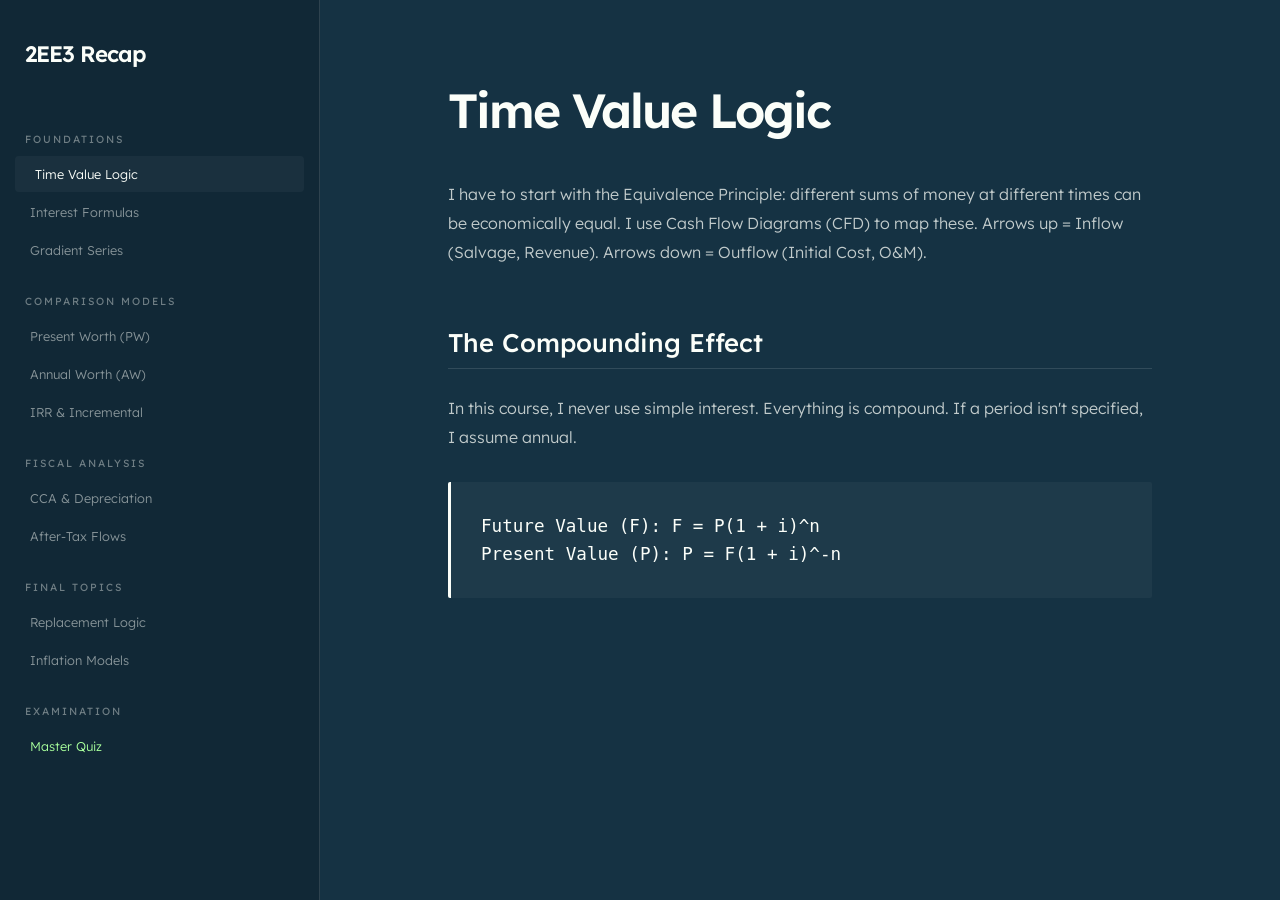
==== commit e16450cd: "Create econ.html" ====
--- a/econ.html
+++ b/econ.html
@@ -3,15 +3,15 @@
 <head>
     <meta charset="UTF-8">
     <meta name="viewport" content="width=device-width, initial-scale=1.0">
-    <title>Economics Review</title>
+    <title>GENTECH 2EE3 | Internal Recap</title>
     <link href="https://fonts.googleapis.com/css2?family=Lexend:wght@200;300;400;500;600&display=swap" rel="stylesheet">
     <style>
         :root {
             --bg: #153243;
             --accent: #FBFEF9;
-            --glass: rgba(251, 254, 249, 0.05);
+            --glass: rgba(251, 254, 249, 0.04);
             --border: rgba(251, 254, 249, 0.12);
-            --transition: all 0.3s cubic-bezier(0.2, 1, 0.3, 1);
+            --transition: all 0.3s cubic-bezier(0.16, 1, 0.3, 1);
         }
 
         * { box-sizing: border-box; -webkit-tap-highlight-color: transparent; }
@@ -24,45 +24,44 @@
             display: flex;
             height: 100vh;
             overflow: hidden;
-            flex-direction: row;
-        }
-
-        /* Responsive Sidebar */
+        }
+
+        /* Sidebar: High Density */
         nav {
-            width: 280px;
-            background: rgba(0, 0, 0, 0.15);
+            width: 320px;
+            background: rgba(0, 0, 0, 0.2);
             border-right: 1px solid var(--border);
             display: flex;
             flex-direction: column;
-            padding: 30px 15px;
+            padding: 40px 15px;
             overflow-y: auto;
             flex-shrink: 0;
         }
 
         .nav-title {
-            font-size: 1.2rem;
+            font-size: 1.4rem;
             font-weight: 600;
-            margin-bottom: 35px;
+            margin-bottom: 40px;
             padding-left: 10px;
-            letter-spacing: -0.5px;
-        }
-
-        .nav-section-label {
+            letter-spacing: -1px;
+        }
+
+        .nav-group-label {
             font-size: 0.65rem;
             text-transform: uppercase;
-            letter-spacing: 1.5px;
+            letter-spacing: 2px;
             opacity: 0.4;
-            margin: 20px 0 10px 10px;
+            margin: 25px 0 10px 10px;
         }
 
         .nav-link {
-            padding: 12px 15px;
-            font-size: 0.85rem;
+            padding: 10px 15px;
+            font-size: 0.8rem;
             font-weight: 300;
             border-radius: 4px;
             cursor: pointer;
             transition: var(--transition);
-            opacity: 0.6;
+            opacity: 0.5;
             margin-bottom: 2px;
             white-space: nowrap;
             overflow: hidden;
@@ -75,256 +74,239 @@
             padding-left: 20px;
         }
 
-        /* Main Scroll Area */
+        /* Responsive Content Area */
         main {
             flex: 1;
             overflow-y: auto;
+            padding: 80px 10%;
             scroll-behavior: smooth;
-            padding: 60px 8%;
-            position: relative;
-        }
-
-        .content-view {
+        }
+
+        .section {
             display: none;
-            max-width: 900px;
+            max-width: 850px;
             margin: 0 auto;
-            animation: contentFade 0.4s ease-out;
-        }
-
-        .content-view.active { display: block; }
-
-        /* Typography & Layout */
-        h1 { font-size: 2.8rem; font-weight: 600; margin: 0 0 30px 0; letter-spacing: -1.5px; line-height: 1.1; }
-        h2 { font-size: 1.5rem; font-weight: 500; margin: 50px 0 20px 0; color: var(--accent); opacity: 0.95; }
-        h3 { font-size: 1.1rem; font-weight: 500; margin: 30px 0 15px 0; }
-        
-        p { font-size: 1rem; line-height: 1.8; font-weight: 300; opacity: 0.75; margin-bottom: 20px; }
-        
-        .formula {
+            animation: slideIn 0.4s ease-out;
+        }
+
+        .section.active { display: block; }
+
+        /* Document Styling */
+        h1 { font-size: 3rem; font-weight: 600; margin: 0 0 40px 0; letter-spacing: -2px; }
+        h2 { font-size: 1.6rem; font-weight: 500; margin: 60px 0 25px 0; border-bottom: 1px solid var(--border); padding-bottom: 10px; }
+        h3 { font-size: 1.1rem; font-weight: 500; margin: 35px 0 15px 0; }
+        
+        p { font-size: 1rem; line-height: 1.8; font-weight: 300; opacity: 0.75; margin-bottom: 25px; }
+
+        .formula-card {
             background: var(--glass);
-            border-left: 2px solid var(--accent);
-            padding: 25px;
-            margin: 25px 0;
+            border-left: 3px solid var(--accent);
+            padding: 30px;
+            margin: 30px 0;
             font-family: monospace;
-            font-size: 1.05rem;
-            overflow-x: auto;
-        }
-
-        .note-box {
-            background: rgba(251, 254, 249, 0.03);
+            font-size: 1.1rem;
+            line-height: 1.6;
+            border-radius: 2px;
+        }
+
+        .data-table {
+            width: 100%;
+            border-collapse: collapse;
+            margin: 30px 0;
+        }
+
+        .data-table td, .data-table th {
+            padding: 15px;
             border: 1px solid var(--border);
+            font-size: 0.9rem;
+            font-weight: 300;
+        }
+
+        .data-table th { font-weight: 500; background: rgba(251, 254, 249, 0.05); }
+
+        /* Quiz Engine */
+        #quiz-ui {
+            background: var(--glass);
+            padding: 40px;
+            border: 1px solid var(--border);
+        }
+
+        .opt-btn {
+            display: block;
+            width: 100%;
             padding: 20px;
-            border-radius: 2px;
-            font-size: 0.95rem;
-        }
-
-        /* Mobile Adjustments */
-        @media (max-width: 850px) {
+            background: transparent;
+            border: 1px solid var(--border);
+            color: var(--accent);
+            text-align: left;
+            margin-bottom: 12px;
+            cursor: pointer;
+            font-family: 'Lexend';
+            transition: var(--transition);
+        }
+
+        .opt-btn:hover { background: rgba(251, 254, 249, 0.08); border-color: var(--accent); }
+        .opt-btn.correct { background: #2e7d32; border-color: #2e7d32; }
+        .opt-btn.wrong { background: #c62828; border-color: #c62828; }
+
+        @media (max-width: 900px) {
             body { flex-direction: column; }
             nav {
                 width: 100%;
                 height: auto;
                 flex-direction: row;
+                padding: 15px;
                 border-right: none;
                 border-bottom: 1px solid var(--border);
-                padding: 15px;
-                overflow-x: auto;
-                overflow-y: hidden;
-                white-space: nowrap;
             }
-            .nav-title, .nav-section-label { display: none; }
-            .nav-link { margin-right: 10px; padding: 8px 15px; display: inline-block; }
+            .nav-title, .nav-group-label { display: none; }
             main { padding: 40px 20px; }
-            h1 { font-size: 2rem; }
-        }
-
-        /* Quiz UI */
-        .quiz-card {
-            background: var(--glass);
-            padding: 40px;
-            border: 1px solid var(--border);
-        }
-
-        .opt {
-            display: block;
-            width: 100%;
-            padding: 18px;
-            margin-bottom: 10px;
-            background: transparent;
-            border: 1px solid var(--border);
-            color: var(--accent);
-            text-align: left;
-            font-family: 'Lexend';
-            cursor: pointer;
-            transition: var(--transition);
-        }
-
-        .opt:hover { background: rgba(251, 254, 249, 0.08); }
-        .opt.correct { background: #2e7d32; border-color: #2e7d32; }
-        .opt.wrong { background: #c62828; border-color: #c62828; }
-
-        @keyframes contentFade {
-            from { opacity: 0; transform: translateY(10px); }
-            to { opacity: 1; transform: translateY(0); }
-        }
+            h1 { font-size: 2.2rem; }
+        }
+
+        @keyframes slideIn { from { opacity: 0; transform: translateY(15px); } to { opacity: 1; transform: translateY(0); } }
     </style>
 </head>
 <body>
 
-<nav id="sidebar">
-    <div class="nav-title">GENTECH 2EE3</div>
+<nav>
+    <div class="nav-title">2EE3 Recap</div>
     
-    <div class="nav-section-label">Money & Time</div>
-    <div class="nav-link active" onclick="tab('tvm')">Time Value Basics</div>
-    <div class="nav-link" onclick="tab('interest')">Compound Interest</div>
-    <div class="nav-link" onclick="tab('gradients')">Gradients & Series</div>
-
-    <div class="nav-section-label">Decision Methods</div>
-    <div class="nav-link" onclick="tab('pw')">Present Worth</div>
-    <div class="nav-link" onclick="tab('aw')">Annual Worth</div>
+    <div class="nav-group-label">Foundations</div>
+    <div class="nav-link active" onclick="showTab('tvm')">Time Value Logic</div>
+    <div class="nav-link" onclick="tab('formulas')">Interest Formulas</div>
+    <div class="nav-link" onclick="tab('gradients')">Gradient Series</div>
+
+    <div class="nav-group-label">Comparison Models</div>
+    <div class="nav-link" onclick="tab('pw')">Present Worth (PW)</div>
+    <div class="nav-link" onclick="tab('aw')">Annual Worth (AW)</div>
     <div class="nav-link" onclick="tab('irr')">IRR & Incremental</div>
 
-    <div class="nav-section-label">Financials</div>
-    <div class="nav-link" onclick="tab('cca')">CCA & Tax Shield</div>
-    <div class="nav-link" onclick="tab('aftertax')">After-Tax Flow</div>
-
-    <div class="nav-section-label">Advanced</div>
-    <div class="nav-link" onclick="tab('replacement')">Replacement Analysis</div>
+    <div class="nav-group-label">Fiscal Analysis</div>
+    <div class="nav-link" onclick="tab('cca')">CCA & Depreciation</div>
+    <div class="nav-link" onclick="tab('tax')">After-Tax Flows</div>
+
+    <div class="nav-group-label">Final Topics</div>
+    <div class="nav-link" onclick="tab('replace')">Replacement Logic</div>
     <div class="nav-link" onclick="tab('inflation')">Inflation Models</div>
-
-    <div class="nav-section-label">Testing</div>
-    <div class="nav-link" onclick="tab('quiz')" style="color:#a8ff9c">Full Quiz Audit</div>
+    
+    <div class="nav-group-label">Examination</div>
+    <div class="nav-link" onclick="tab('quiz')" style="color:#a8ff9c; opacity:1;">Master Quiz</div>
 </nav>
 
-<main>
-    <section id="tvm" class="content-view active">
-        <h1>Time Value of Money</h1>
-        <p>This is the foundation. Money today is worth more than money tomorrow. I need to remember that all economic comparisons are invalid unless the cash flows are moved to the same point in time (usually t=0 or t=n).</p>
-        
-        <h2>Cash Flow Diagrams (CFD)</h2>
-        <p>I use CFDs to map out everything. Up arrows are positive (Revenue, Salvage Value). Down arrows are negative (Initial Cost, Maintenance, Taxes).</p>
-        
-
-        <h2>Fundamental Variables</h2>
+<main id="scroll-target">
+    <section id="tvm" class="section active">
+        <h1>Time Value Logic</h1>
+        <p>I have to start with the Equivalence Principle: different sums of money at different times can be economically equal. I use Cash Flow Diagrams (CFD) to map these. Arrows up = Inflow (Salvage, Revenue). Arrows down = Outflow (Initial Cost, O&M).</p>
+        
+        <h2>The Compounding Effect</h2>
+        <p>In this course, I never use simple interest. Everything is compound. If a period isn't specified, I assume annual.</p>
+        
+        <div class="formula-card">
+            Future Value (F): F = P(1 + i)^n<br>
+            Present Value (P): P = F(1 + i)^-n
+        </div>
+    </section>
+
+    <section id="formulas" class="section">
+        <h1>Interest Formulas</h1>
+        <p>I use these factors to move money across the CFD. I need to be careful with 'n'—it's the number of compounding periods, not necessarily years.</p>
+        
+        <h3>Uniform Series (Annuities)</h3>
+        <p>When I have a series of equal payments <em>A</em> over <em>n</em> periods:</p>
+        <div class="formula-card">
+            (P/A, i, n) = [(1+i)^n - 1] / [i(1+i)^n]<br>
+            (A/P, i, n) = [i(1+i)^n] / [(1+i)^n - 1]
+        </div>
+
+        <h3>Effective Interest</h3>
+        <p>If interest is "12% compounded monthly," the nominal rate <em>r</em> is 12%, but the effective rate <em>ia</em> is higher because of compounding.</p>
+        <div class="formula-card">
+            ia = (1 + r/m)^m - 1
+        </div>
+    </section>
+
+    <section id="gradients" class="section">
+        <h1>Gradient Series</h1>
+        <p>Most costs in engineering increase as equipment ages. I categorize these into Arithmetic and Geometric.</p>
+        
+        <h2>Arithmetic Gradient (G)</h2>
+        <p>The cash flow increases by a constant <strong>dollar amount</strong> each year (e.g., $100, $200, $300...). The total Present Worth is the base annuity <em>P_A</em> plus the gradient <em>P_G</em>.</p>
+        
+        <h2>Geometric Gradient (g)</h2>
+        <p>The flow grows by a constant <strong>percentage</strong> (e.g., 5% more each year). I have to check if the interest rate <em>i</em> equals the growth rate <em>g</em>.</p>
+        <div class="formula-card">
+            If i != g: P = A1[1 - (1+g)^n(1+i)^-n] / (i - g)
+        </div>
+    </section>
+
+    <section id="pw" class="section">
+        <h1>Present Worth (PW)</h1>
+        <p>I use PW to discount everything back to t=0. If I'm comparing projects with unequal lives, I <strong>must</strong> use the Least Common Multiple (LCM) of their lives to create a fair comparison period.</p>
+        
         <div class="note-box">
-            <strong>P:</strong> Present amount at time zero.<br>
-            <strong>F:</strong> Future amount at year n.<br>
-            <strong>A:</strong> Uniform series of payments (Annuity).<br>
-            <strong>i:</strong> Interest rate per period.<br>
-            <strong>n:</strong> Total number of compounding periods.
-        </div>
-    </section>
-
-    <section id="interest" class="content-view">
-        <h1>Interest Formulas</h1>
-        <p>Standard compound interest is the default for this course. Simple interest is never used here.</p>
-        
-        <h3>Single Payment</h3>
-        <div class="formula">
-            F = P(1 + i)^n <br>
-            P = F(1 + i)^-n
-        </div>
-
-        <h3>Effective Interest Rate</h3>
-        <p>If interest compounds more than once a year, I have to calculate the Effective Annual Rate (ia) to compare it fairly.</p>
-        <div class="formula">
-            ia = (1 + r / m)^m - 1
-        </div>
-        <p>Where <em>r</em> is the nominal rate and <em>m</em> is the compounding frequency per year.</p>
-    </section>
-
-    <section id="gradients" class="content-view">
-        <h1>Gradients & Series</h1>
-        <p>Most real-world maintenance costs aren't flat; they increase every year as equipment ages.</p>
-        
-        <h2>Arithmetic Gradient (G)</h2>
-        <p>This is when the cash flow increases by a constant dollar amount each period.</p>
-        <div class="formula">
-            P = G/i * [((1+i)^n - 1)/i - n] * (1+i)^-n
-        </div>
-
-        <h2>Geometric Gradient (g)</h2>
-        <p>This is when the flow increases by a fixed percentage (e.g., 5% growth). If i = g, the formula simplifies significantly.</p>
-        <div class="formula">
-            If i != g: P = A1 * [1 - (1+g)^n * (1+i)^-n] / (i - g) <br>
-            If i == g: P = A1 * n / (1 + i)
-        </div>
-    </section>
-
-    <section id="pw" class="content-view">
-        <h1>Present Worth Analysis</h1>
-        <p>The Present Worth (PW) method collapses every future cost and revenue into one single dollar value at the current moment.</p>
-        
-        <h2>Decision Rules</h2>
-        <p>1. If PW > 0, the project is acceptable.<br>
-        2. If comparing multiple projects, I pick the one with the <strong>highest</strong> PW.</p>
-
-        <h3>Unequal Lives & LCM</h3>
-        <p>If Project A lasts 2 years and Project B lasts 3 years, I can't compare their PW directly. I must use a 6-year study period (Least Common Multiple) and assume Project A is bought 3 times and Project B is bought twice.</p>
-    </section>
-
-    <section id="aw" class="content-view">
-        <h1>Annual Worth Analysis</h1>
-        <p>AW is often better because I don't need to do the LCM thing for unequal lives. It assumes the project repeats indefinitely at the same costs.</p>
-        
-        <h3>Capital Recovery (CR)</h3>
-        <p>This is the annual cost of owning the asset, accounting for the initial price minus the salvage value.</p>
-        <div class="formula">
-            CR = P(A/P, i, n) - S(A/F, i, n)
-        </div>
-    </section>
-
-    <section id="irr" class="content-view">
+            <strong>Decision Rule:</strong> In a mutually exclusive set, I pick the project with the highest PW (provided PW >= 0).
+        </div>
+    </section>
+
+    <section id="aw" class="section">
+        <h1>Annual Worth (AW)</h1>
+        <p>This is usually my go-to for comparing projects with different lifespans because I don't need the LCM. AW assumes the project repeats indefinitely.</p>
+        <div class="formula-card">
+            AW = (Revenues - Expenses) - Capital Recovery (CR)
+        </div>
+        <p>Capital Recovery (CR) accounts for the loss in value of the asset over time plus interest on the tied-up capital.</p>
+    </section>
+
+    <section id="irr" class="section">
         <h1>IRR & Incremental Analysis</h1>
-        <p>Internal Rate of Return is the "break-even" interest rate. I set PW = 0 and solve for i.</p>
-        
-        <h2>The Incremental Rule</h2>
-        <p>When comparing two projects (X and Y), I don't just pick the one with the higher IRR. I have to find the IRR of the <strong>difference</strong> (Y - X). If that incremental IRR is greater than my MARR, I choose the more expensive project.</p>
-    </section>
-
-    <section id="cca" class="content-view">
-        <h1>CCA & Tax Shield</h1>
-        <p>Capital Cost Allowance (CCA) is how I account for the tax savings from depreciation in Canada.</p>
-        
-        <h2>Half-Year Rule</h2>
-        <p>In the first year I buy an asset, I can only claim half of the depreciation for tax purposes. This is a critical step in GENTECH 2EE3 problems.</p>
-        <div class="formula">
-            Year 1 CCA = (Purchase Price * 0.5) * d <br>
-            Remaining UCC = (Purchase Price - Year 1 CCA)
-        </div>
-    </section>
-
-    <section id="aftertax" class="content-view">
-        <h1>After-Tax Cash Flow</h1>
-        <p>I need to remember that taxes are real disbursements. I calculate taxable income first, then the tax, then subtract that from the cash flow.</p>
-        <div class="formula">
-            Taxable Income = Revenue - Expenses - CCA <br>
-            Income Tax = Taxable Income * Tax Rate <br>
-            ATCF = (Revenue - Expenses) - Income Tax
-        </div>
-    </section>
-
-    <section id="replacement" class="content-view">
-        <h1>Replacement Analysis</h1>
-        <p>This is for deciding whether to keep the "Defender" or buy the "Challenger."</p>
-        
-        <h2>The Rule of Thumb</h2>
-        <p>I replace the Defender if its <strong>Marginal Cost</strong> for the very next year is higher than the <strong>Minimum Annual Worth</strong> of the Challenger.</p>
-    </section>
-
-    <section id="inflation" class="content-view">
+        <p>Internal Rate of Return is the rate where PW = 0. I cannot just pick the highest IRR; that's a common trap. I have to perform Incremental Analysis.</p>
+        
+        <h3>The Steps</h3>
+        <p>1. Rank projects by initial investment.<br>
+           2. Calculate the difference in cash flows (Δ Cash Flow).<br>
+           3. Solve for ΔIRR. If ΔIRR > MARR, I choose the more expensive project.</p>
+    </section>
+
+    <section id="cca" class="section">
+        <h1>CCA & Depreciation</h1>
+        <p>Capital Cost Allowance (CCA) is the tax-allowable depreciation in Canada. It reduces my taxable income, which creates a "Tax Shield."</p>
+        
+        <h2>The Half-Year Rule</h2>
+        <p>In the first year of ownership, I can only claim 50% of the asset's cost for CCA. I need to remember to subtract the CCA from the UCC (Undepreciated Capital Cost) to find the base for the next year.</p>
+    </section>
+
+    <section id="tax" class="section">
+        <h1>After-Tax Flows</h1>
+        <p>I have to account for income tax to find the true viability of a project. BTCF is Before-Tax Cash Flow; ATCF is After-Tax.</p>
+        <div class="formula-card">
+            Taxable Income = BTCF - CCA<br>
+            Income Tax = Taxable Income * (Tax Rate)<br>
+            ATCF = BTCF - Income Tax
+        </div>
+    </section>
+
+    <section id="replace" class="section">
+        <h1>Replacement Logic</h1>
+        <p>I compare my current asset (Defender) to a potential new one (Challenger). I ignore "sunk costs" (what I originally paid for the Defender).</p>
+        
+        <h3>Economic Service Life (ESL)</h3>
+        <p>The ESL is the number of years that minimizes the total AW of costs. I replace the Defender if its Marginal Cost for <em>next year</em> is higher than the minimum AW of the Challenger.</p>
+    </section>
+
+    <section id="inflation" class="section">
         <h1>Inflation Models</h1>
-        <p>I have to distinguish between "Actual Dollars" (inflated) and "Constant Dollars" (purchasing power).</p>
-        <div class="formula">
-            Real Rate (i') = (1 + i) / (1 + f) - 1
-        </div>
-        <p>Where <em>i</em> is the market rate and <em>f</em> is the inflation rate.</p>
-    </section>
-
-    <section id="quiz" class="content-view">
+        <p>I have to handle two types of dollars: Actual (inflated) and Constant (purchasing power). I use the Market Interest Rate (i) for Actual dollars and the Real Interest Rate (i') for Constant dollars.</p>
+        <div class="formula-card">
+            (1 + i) = (1 + i')(1 + f)<br>
+            where f = inflation rate.
+        </div>
+    </section>
+
+    <section id="quiz" class="section">
         <h1>Knowledge Audit</h1>
-        <div class="quiz-card">
-            <div id="q-progress" style="font-size: 0.8rem; opacity: 0.5; margin-bottom: 10px;">Question 1 of 5</div>
+        <div id="quiz-ui">
+            <div id="q-stats" style="font-size:0.7rem; opacity:0.5; margin-bottom:10px;">QUESTION 1 OF 10</div>
             <h2 id="q-text" style="margin-top:0;"></h2>
             <div id="q-options"></div>
         </div>
@@ -333,76 +315,55 @@
 
 <script>
     function tab(id) {
-        document.querySelectorAll('.content-view').forEach(v => v.classList.remove('active'));
+        document.querySelectorAll('.section').forEach(s => s.classList.remove('active'));
         document.querySelectorAll('.nav-link').forEach(l => l.classList.remove('active'));
         document.getElementById(id).classList.add('active');
-        
         const activeLink = Array.from(document.querySelectorAll('.nav-link')).find(l => l.getAttribute('onclick').includes(id));
         if(activeLink) activeLink.classList.add('active');
-        
-        document.querySelector('main').scrollTop = 0;
+        document.getElementById('scroll-target').scrollTop = 0;
     }
 
-    const questions = [
-        {
-            q: "I'm comparing a 2-year project and a 5-year project using Present Worth. What study period do I need?",
-            o: ["2 years", "5 years", "10 years", "7 years"],
-            c: 2
-        },
-        {
-            q: "When I use the Annual Worth method for unequal lives, do I need an LCM?",
-            o: ["Yes, always", "No, it is not required", "Only if the MARR is high", "Only for the Defender"],
-            c: 1
-        },
-        {
-            q: "In Canada, how much of a new asset's cost can I claim for CCA in the first year?",
-            o: ["100%", "0%", "50% of the cost * rate", "75%"],
-            c: 2
-        },
-        {
-            q: "If the IRR of the difference (B-A) is 15% and my MARR is 12%, which project do I pick?",
-            o: ["Project A", "Project B (the more expensive one)", "Neither", "I need more data"],
-            c: 1
-        },
-        {
-            q: "When should I replace my Defender asset?",
-            o: ["When it's 5 years old", "When its Marginal Cost > Challenger's Min AW", "When it breaks", "When the salvage value is zero"],
-            c: 1
-        }
+    const quizData = [
+        { q: "I have two projects with lives of 3 and 4 years. If I'm using Present Worth, what is the study period?", o: ["3 years", "4 years", "7 years", "12 years"], c: 3 },
+        { q: "Does the Annual Worth method require an LCM for unequal lives?", o: ["Yes", "No", "Only for the Defender", "Only if i > 10%"], c: 1 },
+        { q: "What rate do I use for Constant Dollars when inflation is present?", o: ["Market Rate", "Real Rate", "Nominal Rate", "Zero"], c: 1 },
+        { q: "In Canada's CCA system, how much of a new asset's cost is depreciated in Year 1?", o: ["100%", "50% of the cost * rate", "0%", "25%"], c: 1 },
+        { q: "If I find the ΔIRR of (B-A) is 14% and my MARR is 10%, which project do I select?", o: ["Project A", "Project B", "Both", "Reject both"], c: 1 },
+        { q: "What is a 'Sunk Cost' in replacement analysis?", o: ["Current Salvage Value", "The original purchase price", "Next year's O&M", "The cost of the Challenger"], c: 1 },
+        { q: "Which formula moves a future sum 5 years back to the present?", o: ["(A/P, i, 5)", "(P/F, i, 5)", "(F/P, i, 5)", "(P/A, i, 5)"], c: 1 },
+        { q: "If interest is 12% compounded quarterly, what is the interest per period?", o: ["12%", "4%", "3%", "1%"], c: 2 },
+        { q: "An arithmetic gradient G increases the cash flow by what?", o: ["A fixed percentage", "A fixed dollar amount", "A random amount", "Nothing"], c: 1 },
+        { q: "When do I replace the Defender?", o: ["When it hits 10 years", "When Marginal Cost > Challenger's Min AW", "When it breaks", "Never"], c: 1 }
     ];
 
-    let currentQ = 0;
-
-    function renderQuiz() {
-        const d = questions[currentQ];
-        document.getElementById('q-progress').innerText = `Question ${currentQ + 1} of ${questions.length}`;
+    let currentIdx = 0;
+
+    function renderQuestion() {
+        const d = quizData[currentIdx];
+        document.getElementById('q-stats').innerText = `QUESTION ${currentIdx + 1} OF ${quizData.length}`;
         document.getElementById('q-text').innerText = d.q;
         const container = document.getElementById('q-options');
         container.innerHTML = '';
-        
         d.o.forEach((opt, i) => {
-            const b = document.createElement('button');
-            b.className = 'opt';
-            b.innerText = opt;
-            b.onclick = () => {
-                const btns = document.querySelectorAll('.opt');
-                btns.forEach(btn => btn.style.pointerEvents = 'none');
-                if(i === d.c) b.classList.add('correct');
-                else {
-                    b.classList.add('wrong');
-                    btns[d.c].classList.add('correct');
-                }
+            const btn = document.createElement('button');
+            btn.className = 'opt-btn';
+            btn.innerText = opt;
+            btn.onclick = () => {
+                const btns = document.querySelectorAll('.opt-btn');
+                btns.forEach(b => b.style.pointerEvents = 'none');
+                if(i === d.c) btn.classList.add('correct');
+                else { btn.classList.add('wrong'); btns[d.c].classList.add('correct'); }
                 setTimeout(() => {
-                    currentQ++;
-                    if(currentQ < questions.length) renderQuiz();
-                    else document.getElementById('quiz').innerHTML = "<h1>Done.</h1><p>I've reviewed the core concepts. Time to hit the practice problems.</p>";
-                }, 1500);
+                    currentIdx++;
+                    if(currentIdx < quizData.length) renderQuestion();
+                    else document.getElementById('quiz-ui').innerHTML = "<h2>Audit Complete.</h2><p>I've covered the core syllabus. Time to verify the math on the practice sets.</p>";
+                }, 1200);
             };
-            container.appendChild(b);
+            container.appendChild(btn);
         });
     }
 
-    renderQuiz();
+    renderQuestion();
 </script>
 
 </body>
